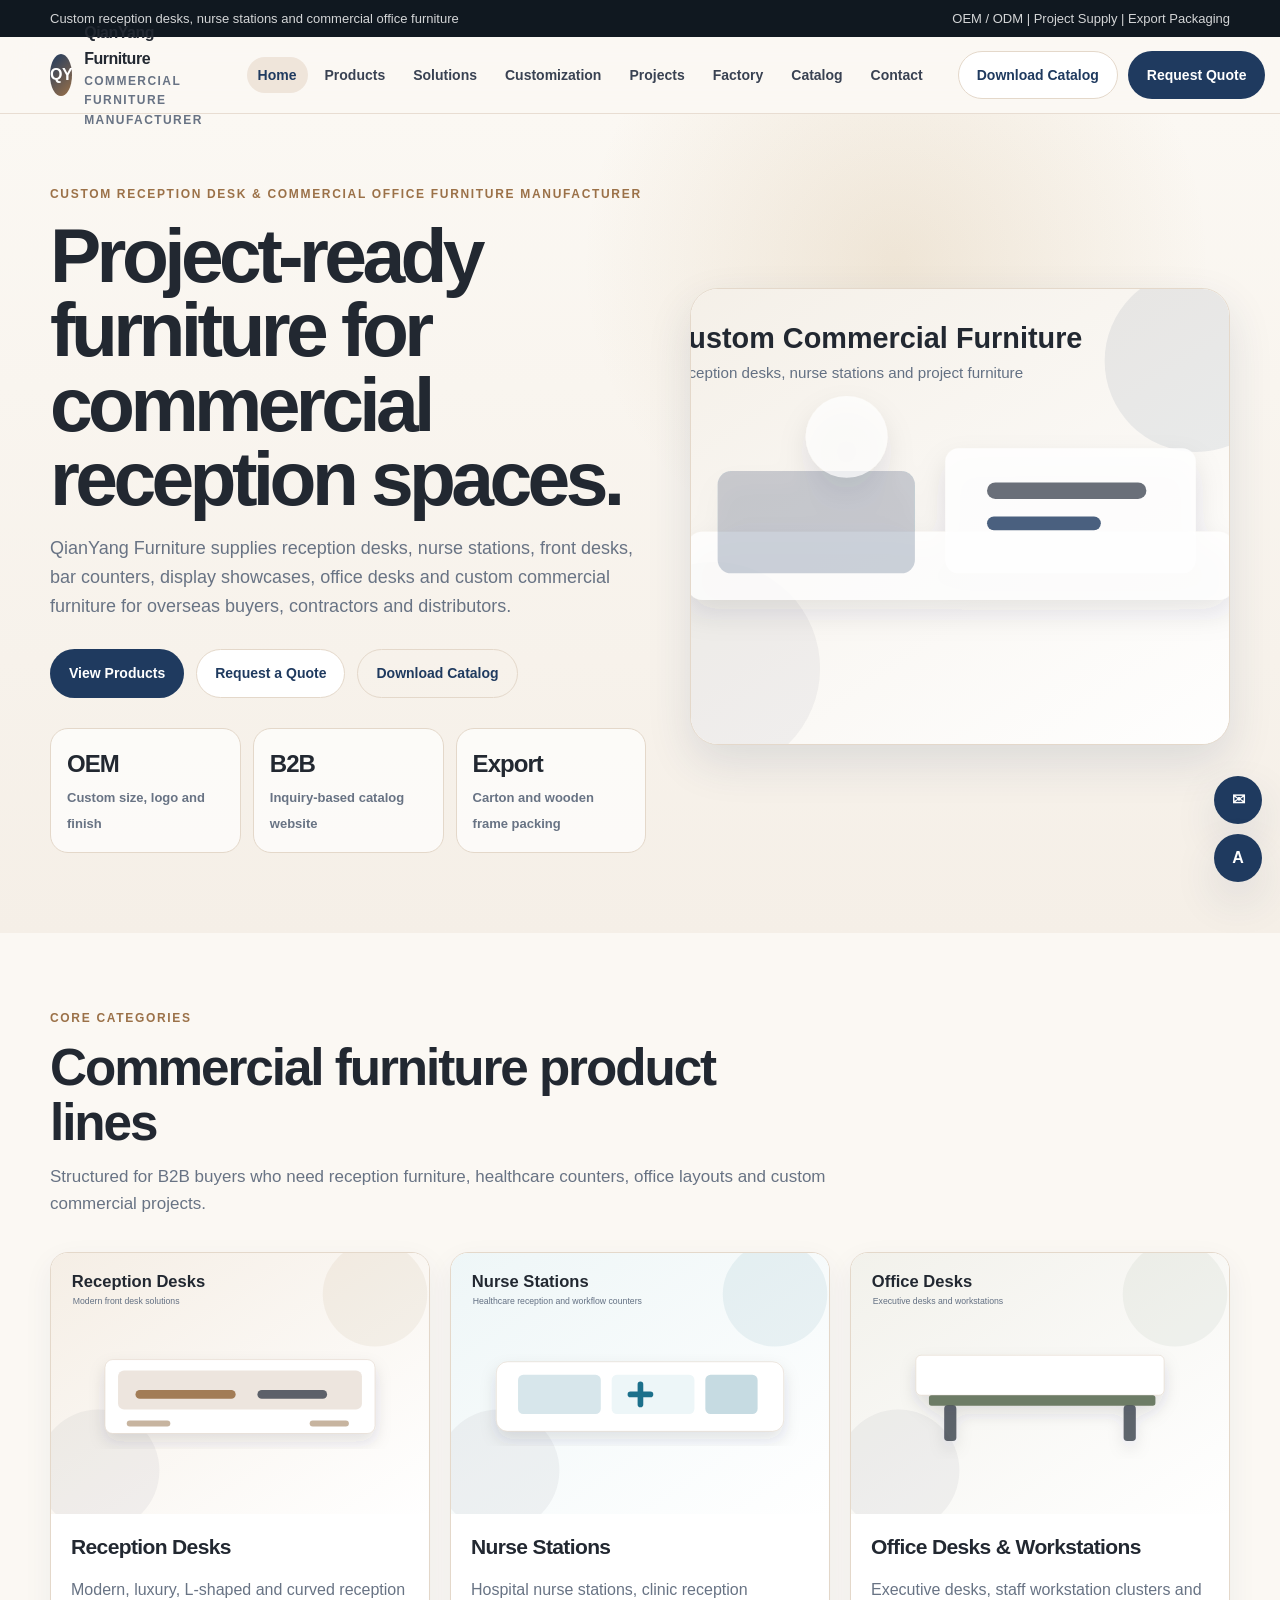
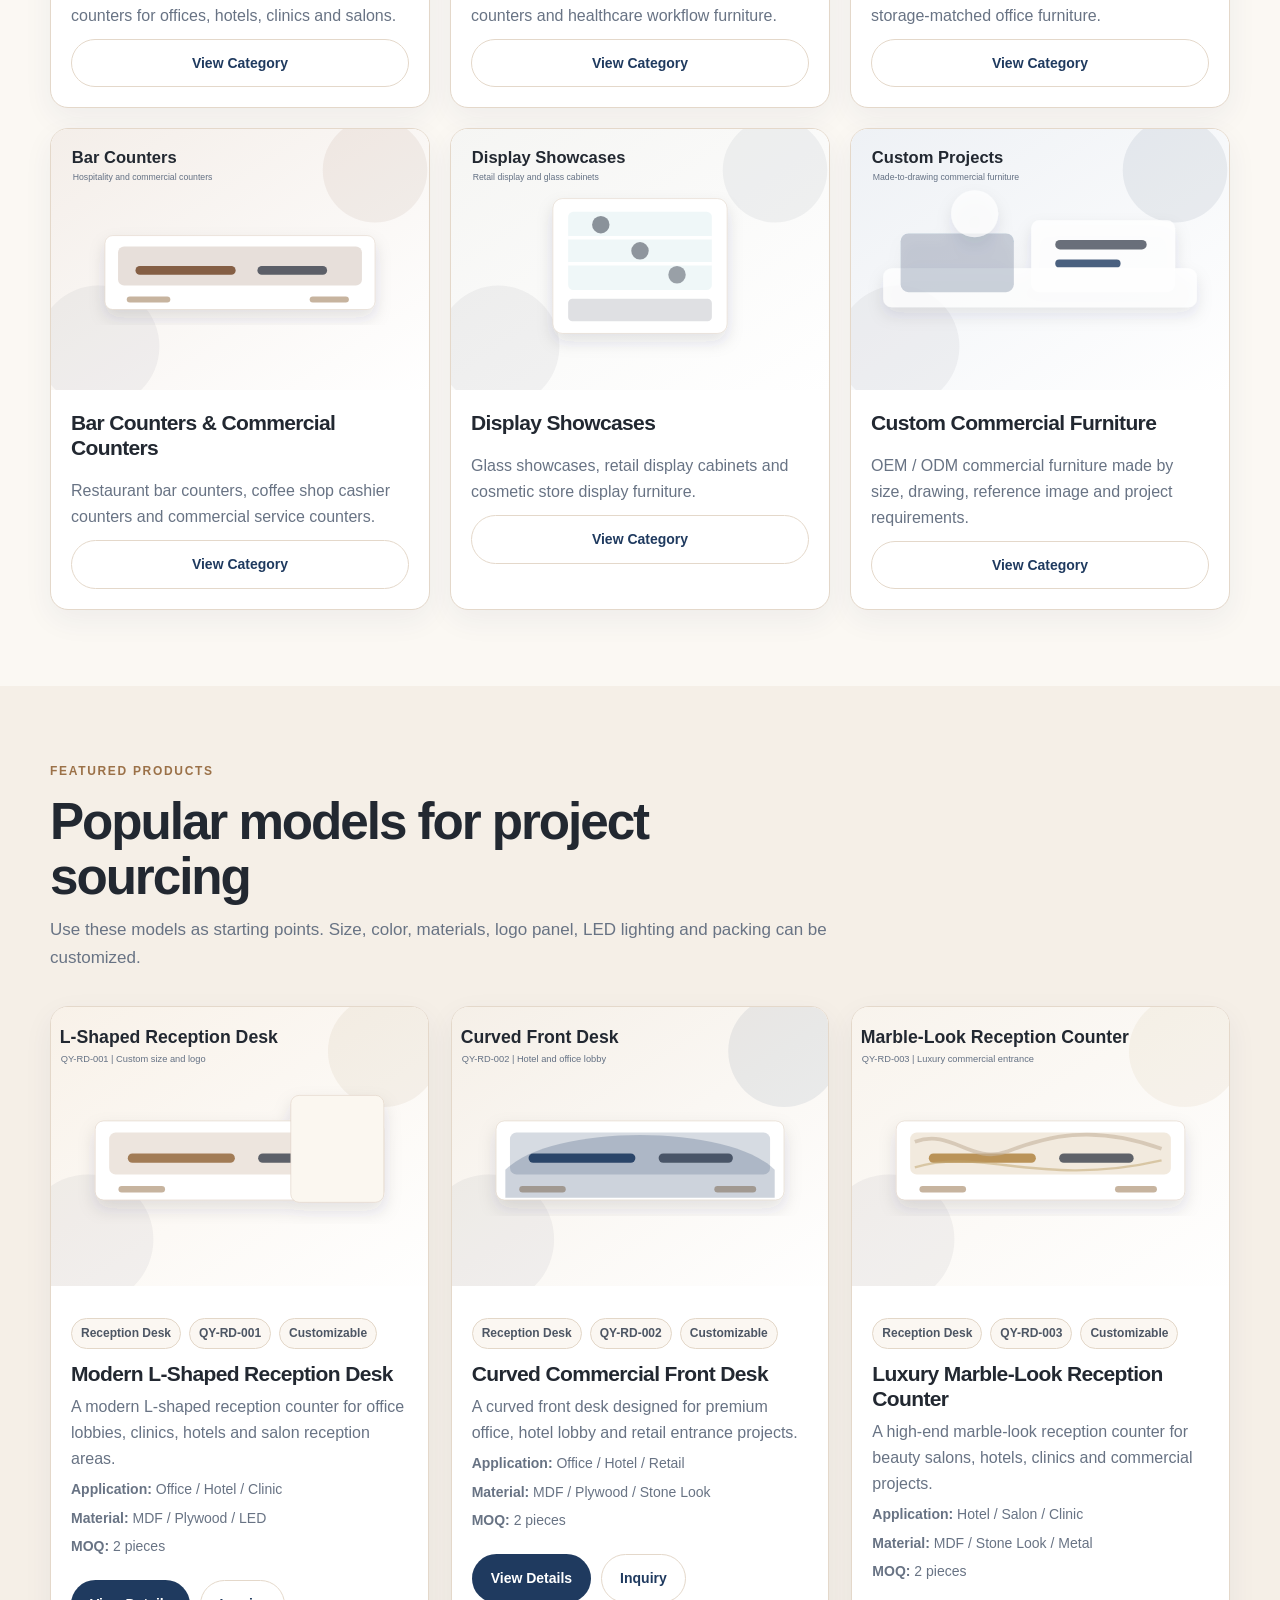
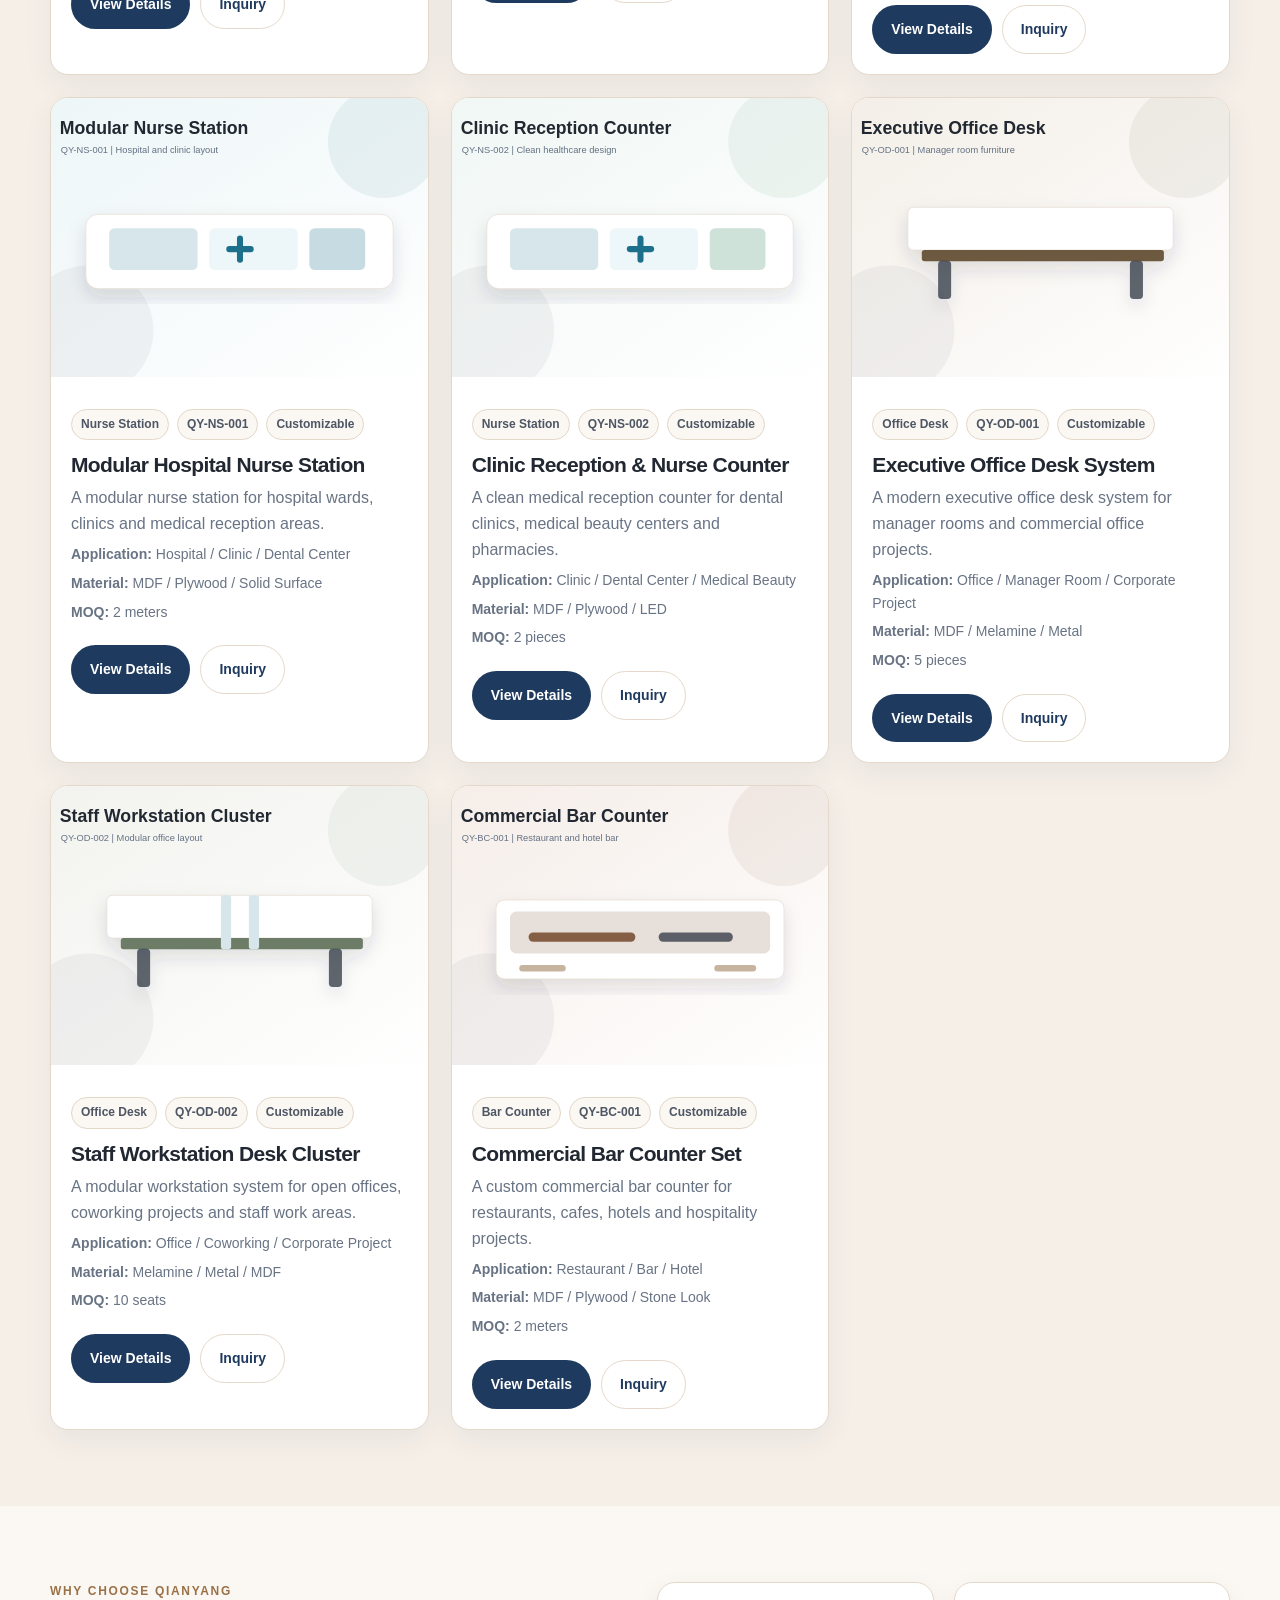
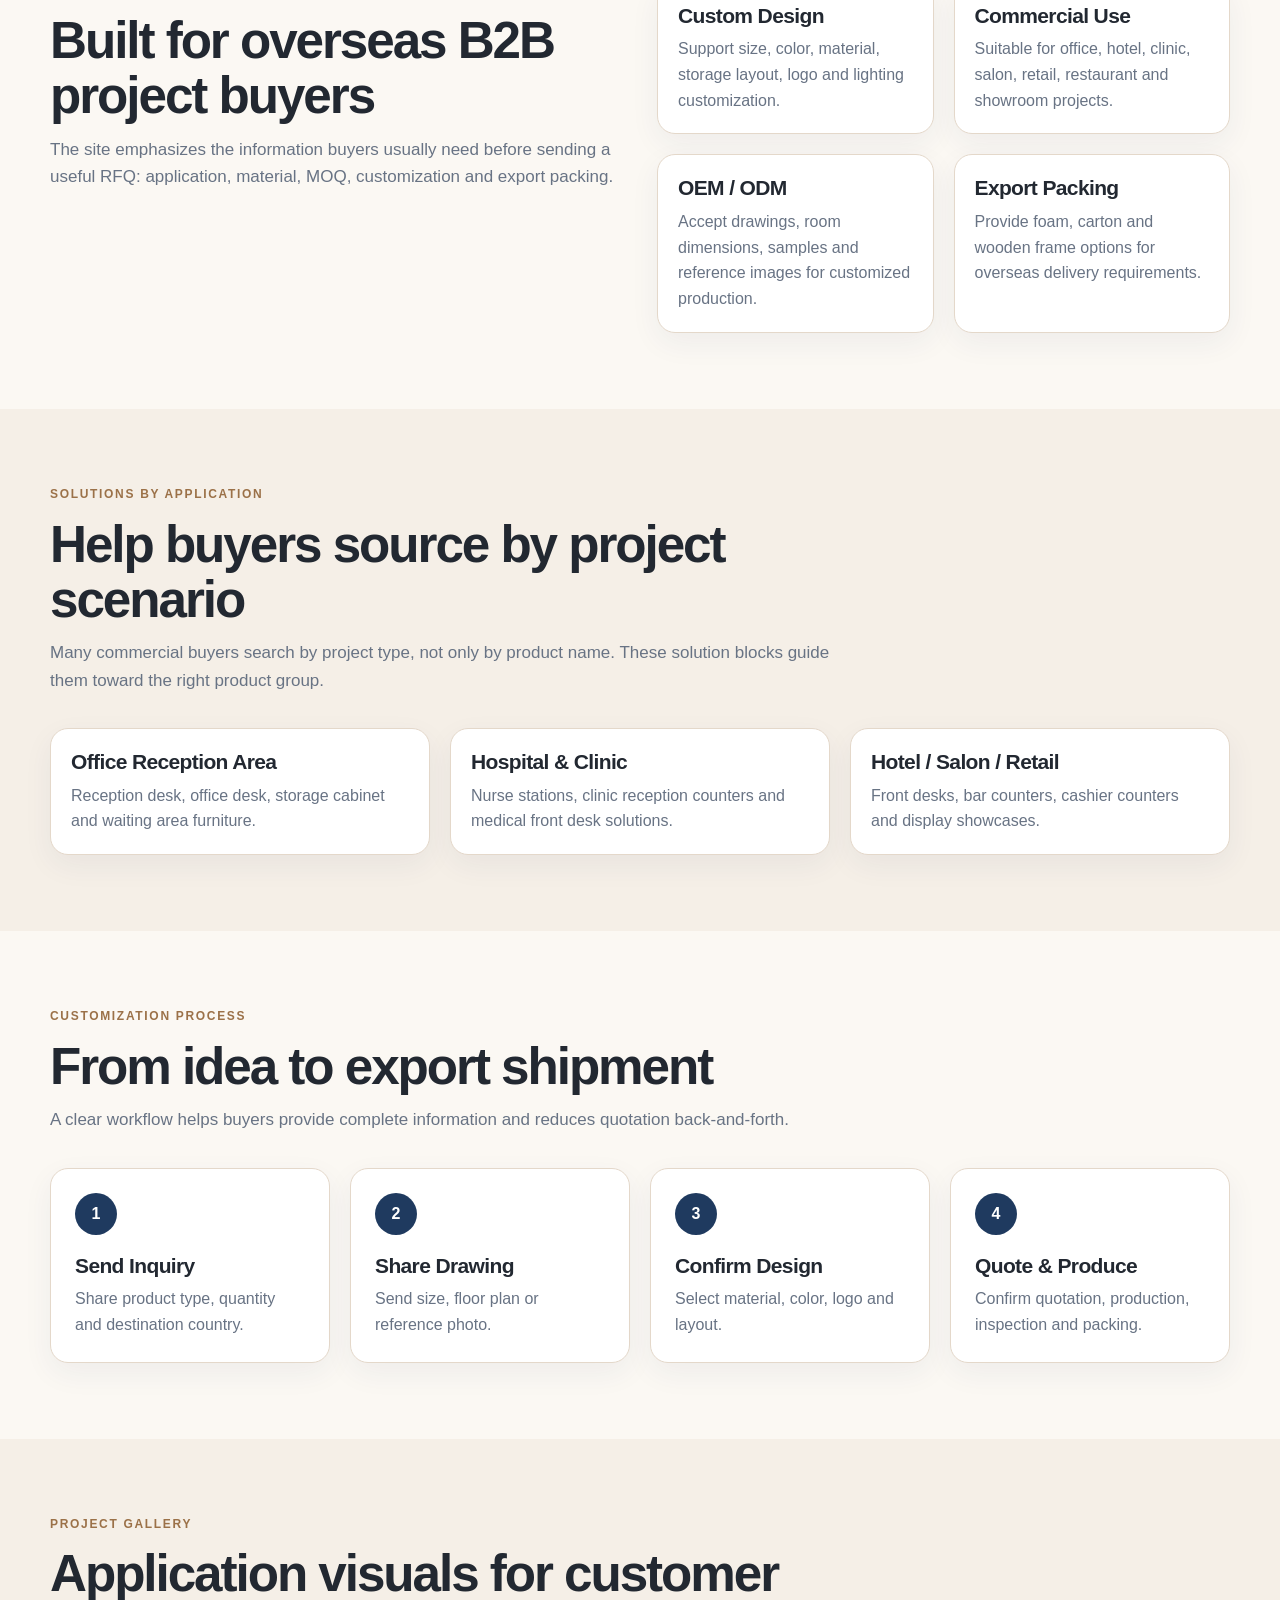
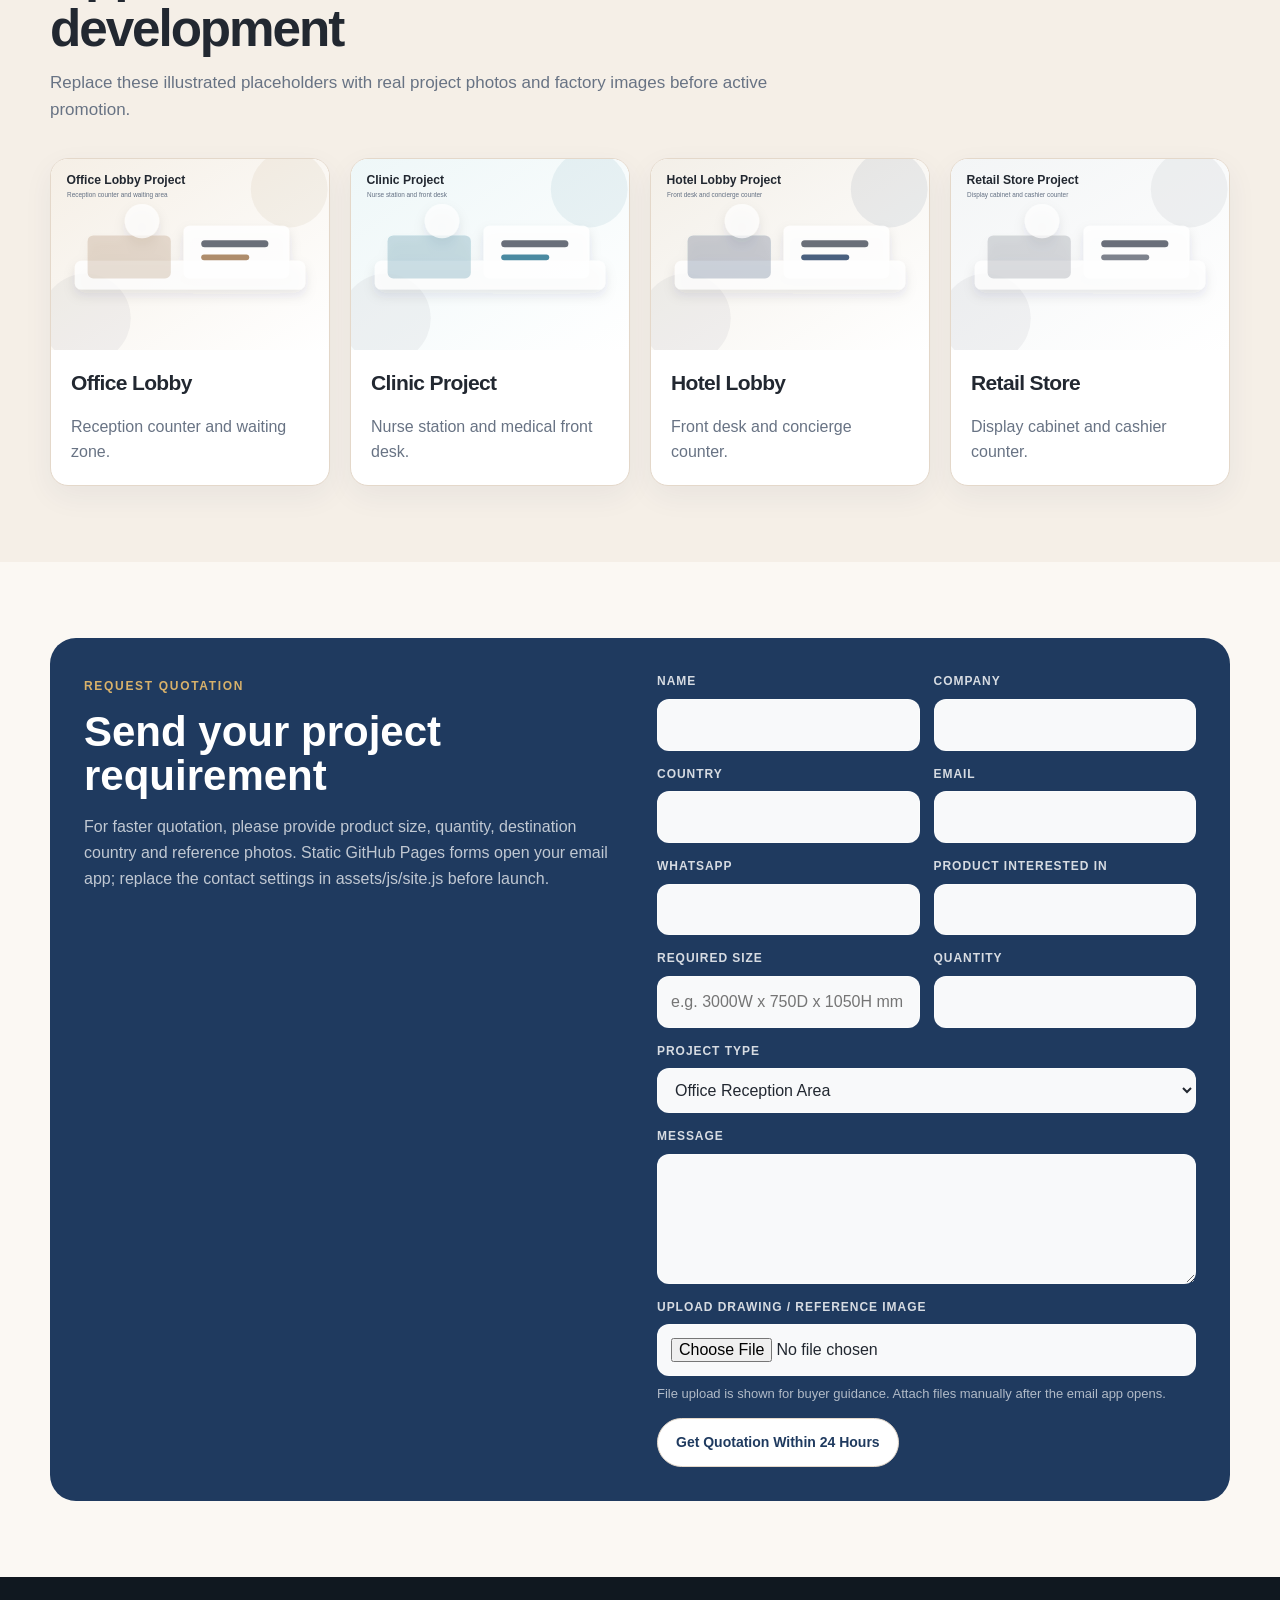
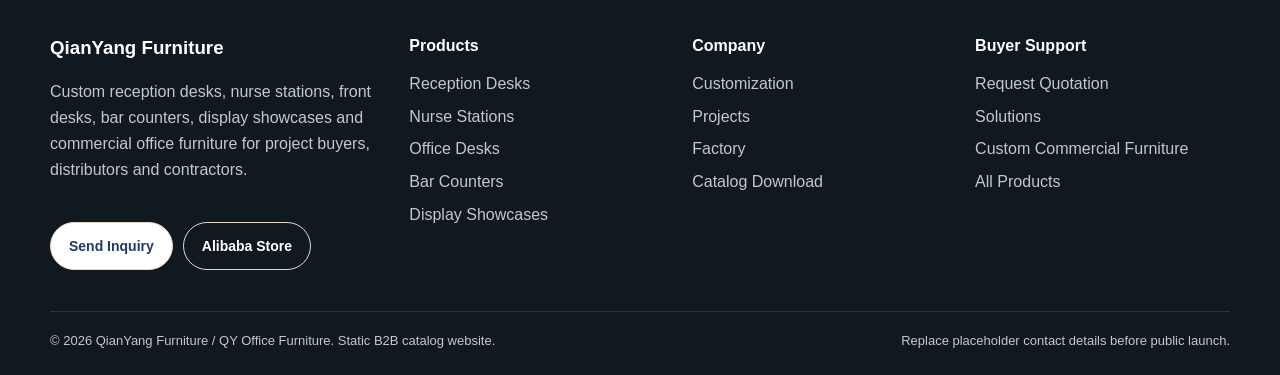
==== index.html @ 34b64308 "Initial commit: QianYang Furniture B2B catalog website" ====
<!doctype html>
<html lang="en">
<head>
  <meta charset="utf-8">
  <meta name="viewport" content="width=device-width, initial-scale=1">
  <title>QianYang Furniture | Custom Reception Desk & Commercial Office Furniture Manufacturer</title>
  <meta name="description" content="B2B catalog website for reception desks, nurse stations, front desks, bar counters, display showcases and custom commercial furniture.">
  <link rel="stylesheet" href="assets/css/styles.css">
</head>
<body>

  <div class="topbar"><div class="container"><span>Custom reception desks, nurse stations and commercial office furniture</span><span>OEM / ODM | Project Supply | Export Packaging</span></div></div>
  <header class="site-header">
    <div class="container navbar">
      <a class="logo" href="index.html"><span class="logo-mark">QY</span><span>QianYang Furniture<small>Commercial Furniture Manufacturer</small></span></a>
      <nav><ul class="nav-links" id="navLinks"><li><a href="index.html">Home</a></li><li><a href="products.html">Products</a></li><li><a href="solutions.html">Solutions</a></li><li><a href="customization.html">Customization</a></li><li><a href="projects.html">Projects</a></li><li><a href="factory.html">Factory</a></li><li><a href="catalog.html">Catalog</a></li><li><a href="contact.html">Contact</a></li></ul></nav>
      <div class="nav-actions"><a class="btn secondary" href="catalog.html">Download Catalog</a><a class="btn primary" href="contact.html">Request Quote</a></div>
      <button class="mobile-toggle" id="mobileToggle" aria-label="Open menu">☰</button>
    </div>
  </header>
<main>

<section class="hero">
  <div class="container hero-grid">
    <div>
      <span class="eyebrow">Custom Reception Desk & Commercial Office Furniture Manufacturer</span>
      <h1>Project-ready furniture for commercial reception spaces.</h1>
      <p>QianYang Furniture supplies reception desks, nurse stations, front desks, bar counters, display showcases, office desks and custom commercial furniture for overseas buyers, contractors and distributors.</p>
      <div class="hero-actions"><a class="btn primary" href="products.html">View Products</a><a class="btn secondary" href="contact.html">Request a Quote</a><a class="btn ghost" href="catalog.html">Download Catalog</a></div>
      <div class="hero-stats"><div class="stat"><strong>OEM</strong><span>Custom size, logo and finish</span></div><div class="stat"><strong>B2B</strong><span>Inquiry-based catalog website</span></div><div class="stat"><strong>Export</strong><span>Carton and wooden frame packing</span></div></div>
    </div>
    <div class="hero-card"><img src="assets/images/hero.svg" alt="Commercial furniture hero banner"></div>
  </div>
</section>
<section class="section">
  <div class="container">
    <div class="section-title"><span class="eyebrow">Core Categories</span><h2>Commercial furniture product lines</h2><p>Structured for B2B buyers who need reception furniture, healthcare counters, office layouts and custom commercial projects.</p></div>
    <div class="grid cols-3"><a class="card category-card" href="reception-desks.html"><img src="assets/images/category-reception.svg" alt="Reception Desks"><div class="card-body"><h3>Reception Desks</h3><p>Modern, luxury, L-shaped and curved reception counters for offices, hotels, clinics and salons.</p><span class="btn ghost">View Category</span></div></a><a class="card category-card" href="nurse-stations.html"><img src="assets/images/category-nurse.svg" alt="Nurse Stations"><div class="card-body"><h3>Nurse Stations</h3><p>Hospital nurse stations, clinic reception counters and healthcare workflow furniture.</p><span class="btn ghost">View Category</span></div></a><a class="card category-card" href="office-desks.html"><img src="assets/images/category-office.svg" alt="Office Desks & Workstations"><div class="card-body"><h3>Office Desks & Workstations</h3><p>Executive desks, staff workstation clusters and storage-matched office furniture.</p><span class="btn ghost">View Category</span></div></a><a class="card category-card" href="bar-counters.html"><img src="assets/images/category-bar.svg" alt="Bar Counters & Commercial Counters"><div class="card-body"><h3>Bar Counters & Commercial Counters</h3><p>Restaurant bar counters, coffee shop cashier counters and commercial service counters.</p><span class="btn ghost">View Category</span></div></a><a class="card category-card" href="display-showcases.html"><img src="assets/images/category-showcase.svg" alt="Display Showcases"><div class="card-body"><h3>Display Showcases</h3><p>Glass showcases, retail display cabinets and cosmetic store display furniture.</p><span class="btn ghost">View Category</span></div></a><a class="card category-card" href="custom-commercial-furniture.html"><img src="assets/images/category-custom.svg" alt="Custom Commercial Furniture"><div class="card-body"><h3>Custom Commercial Furniture</h3><p>OEM / ODM commercial furniture made by size, drawing, reference image and project requirements.</p><span class="btn ghost">View Category</span></div></a></div>
  </div>
</section>
<section class="section alt">
  <div class="container">
    <div class="section-title"><span class="eyebrow">Featured Products</span><h2>Popular models for project sourcing</h2><p>Use these models as starting points. Size, color, materials, logo panel, LED lighting and packing can be customized.</p></div>
    <div id="productGrid" class="product-grid" data-featured="true"></div>
  </div>
</section>
<section class="section">
  <div class="container two-col">
    <div class="section-title"><span class="eyebrow">Why Choose QianYang</span><h2>Built for overseas B2B project buyers</h2><p>The site emphasizes the information buyers usually need before sending a useful RFQ: application, material, MOQ, customization and export packing.</p></div>
    <div class="grid cols-2">
      <div class="card"><div class="card-body"><h3>Custom Design</h3><p>Support size, color, material, storage layout, logo and lighting customization.</p></div></div>
      <div class="card"><div class="card-body"><h3>Commercial Use</h3><p>Suitable for office, hotel, clinic, salon, retail, restaurant and showroom projects.</p></div></div>
      <div class="card"><div class="card-body"><h3>OEM / ODM</h3><p>Accept drawings, room dimensions, samples and reference images for customized production.</p></div></div>
      <div class="card"><div class="card-body"><h3>Export Packing</h3><p>Provide foam, carton and wooden frame options for overseas delivery requirements.</p></div></div>
    </div>
  </div>
</section>
<section class="section alt">
  <div class="container">
    <div class="section-title"><span class="eyebrow">Solutions by Application</span><h2>Help buyers source by project scenario</h2><p>Many commercial buyers search by project type, not only by product name. These solution blocks guide them toward the right product group.</p></div>
    <div class="grid cols-3">
      <a class="card" href="solutions.html"><div class="card-body"><h3>Office Reception Area</h3><p>Reception desk, office desk, storage cabinet and waiting area furniture.</p></div></a>
      <a class="card" href="solutions.html"><div class="card-body"><h3>Hospital & Clinic</h3><p>Nurse stations, clinic reception counters and medical front desk solutions.</p></div></a>
      <a class="card" href="solutions.html"><div class="card-body"><h3>Hotel / Salon / Retail</h3><p>Front desks, bar counters, cashier counters and display showcases.</p></div></a>
    </div>
  </div>
</section>
<section class="section process">
  <div class="container">
    <div class="section-title"><span class="eyebrow">Customization Process</span><h2>From idea to export shipment</h2><p>A clear workflow helps buyers provide complete information and reduces quotation back-and-forth.</p></div>
    <div class="grid cols-4">
      <div class="card step"><h3>Send Inquiry</h3><p>Share product type, quantity and destination country.</p></div><div class="card step"><h3>Share Drawing</h3><p>Send size, floor plan or reference photo.</p></div><div class="card step"><h3>Confirm Design</h3><p>Select material, color, logo and layout.</p></div><div class="card step"><h3>Quote & Produce</h3><p>Confirm quotation, production, inspection and packing.</p></div>
    </div>
  </div>
</section>
<section class="section alt">
  <div class="container">
    <div class="section-title"><span class="eyebrow">Project Gallery</span><h2>Application visuals for customer development</h2><p>Replace these illustrated placeholders with real project photos and factory images before active promotion.</p></div>
    <div class="grid cols-4">
      <div class="card category-card"><img src="assets/images/project-office.svg" alt="Office lobby project"><div class="card-body"><h3>Office Lobby</h3><p>Reception counter and waiting zone.</p></div></div>
      <div class="card category-card"><img src="assets/images/project-clinic.svg" alt="Clinic project"><div class="card-body"><h3>Clinic Project</h3><p>Nurse station and medical front desk.</p></div></div>
      <div class="card category-card"><img src="assets/images/project-hotel.svg" alt="Hotel lobby project"><div class="card-body"><h3>Hotel Lobby</h3><p>Front desk and concierge counter.</p></div></div>
      <div class="card category-card"><img src="assets/images/project-retail.svg" alt="Retail store project"><div class="card-body"><h3>Retail Store</h3><p>Display cabinet and cashier counter.</p></div></div>
    </div>
  </div>
</section>

<script>/* inquiry section appended through static HTML */</script>
<section class="section">
  <div class="container">
    <div class="inquiry-box" id="inquiry">
      <div class="two-col">
        <div><span class="eyebrow" style="color:#d8b16a">Request Quotation</span><h2 style="font-size:42px;line-height:1.05;margin:12px 0">Send your project requirement</h2><p>For faster quotation, please provide product size, quantity, destination country and reference photos. Static GitHub Pages forms open your email app; replace the contact settings in assets/js/site.js before launch.</p></div>
        <form class="inquiry-form">
          <div class="form-grid">
            <div class="field"><label>Name</label><input name="Name" required></div><div class="field"><label>Company</label><input name="Company"></div>
            <div class="field"><label>Country</label><input name="Country" required></div><div class="field"><label>Email</label><input type="email" name="Email" required></div>
            <div class="field"><label>WhatsApp</label><input name="WhatsApp"></div><div class="field"><label>Product Interested In</label><input name="Product Interested In"></div>
            <div class="field"><label>Required Size</label><input name="Required Size" placeholder="e.g. 3000W x 750D x 1050H mm"></div><div class="field"><label>Quantity</label><input name="Quantity"></div>
            <div class="field full"><label>Project Type</label><select name="Project Type"><option>Office Reception Area</option><option>Hospital / Clinic</option><option>Hotel / Apartment Lobby</option><option>Salon / Spa</option><option>Restaurant / Bar</option><option>Retail Store</option><option>Other Commercial Project</option></select></div>
            <div class="field full"><label>Message</label><textarea name="Message"></textarea></div>
            <div class="field full"><label>Upload Drawing / Reference Image</label><input type="file" name="Reference File"><div class="note">File upload is shown for buyer guidance. Attach files manually after the email app opens.</div></div>
            <div class="full"><button class="btn secondary" type="submit">Get Quotation Within 24 Hours</button><div class="alert"></div></div>
          </div>
        </form>
      </div>
    </div>
  </div>
</section>

</main>

  <div class="float-contact"><a href="contact.html" title="Inquiry">✉</a><a href="https://qyofficefurniture.en.alibaba.com" target="_blank" rel="noopener" title="Alibaba">A</a></div>
  <footer class="footer">
    <div class="container">
      <div class="footer-grid">
        <div>
          <h3>QianYang Furniture</h3>
          <p>Custom reception desks, nurse stations, front desks, bar counters, display showcases and commercial office furniture for project buyers, distributors and contractors.</p>
          <div class="card-actions"><a class="btn secondary" href="contact.html">Send Inquiry</a><a class="btn ghost" style="color:#fff" href="https://qyofficefurniture.en.alibaba.com" target="_blank" rel="noopener">Alibaba Store</a></div>
        </div>
        <div><h4>Products</h4><a href="reception-desks.html">Reception Desks</a><a href="nurse-stations.html">Nurse Stations</a><a href="office-desks.html">Office Desks</a><a href="bar-counters.html">Bar Counters</a><a href="display-showcases.html">Display Showcases</a></div>
        <div><h4>Company</h4><a href="customization.html">Customization</a><a href="projects.html">Projects</a><a href="factory.html">Factory</a><a href="catalog.html">Catalog Download</a></div>
        <div><h4>Buyer Support</h4><a href="contact.html">Request Quotation</a><a href="solutions.html">Solutions</a><a href="custom-commercial-furniture.html">Custom Commercial Furniture</a><a href="products.html">All Products</a></div>
      </div>
      <div class="footer-bottom"><span>© 2026 QianYang Furniture / QY Office Furniture. Static B2B catalog website.</span><span>Replace placeholder contact details before public launch.</span></div>
    </div>
  </footer>
<script src="assets/js/site.js"></script>
</body>
</html>
---- assets/css/styles.css ----
:root {
  --paper: #f5efe7;
  --paper-2: #fbf8f3;
  --ink: #222831;
  --muted: #687384;
  --line: #e4d8ca;
  --navy: #1f3a5f;
  --wood: #9b7148;
  --gold: #b48a4a;
  --dark: #101820;
  --white: #ffffff;
  --shadow: 0 18px 45px rgba(31, 58, 95, 0.12);
  --radius-xl: 28px;
  --radius-lg: 18px;
  --radius-md: 12px;
  --container: 1180px;
}
* { box-sizing: border-box; }
html { scroll-behavior: smooth; }
body {
  margin: 0;
  font-family: Inter, Arial, Helvetica, sans-serif;
  color: var(--ink);
  background: var(--paper-2);
  line-height: 1.62;
}
a { color: inherit; text-decoration: none; }
img { max-width: 100%; display: block; }
button, input, select, textarea { font: inherit; }
.container { width: min(var(--container), calc(100% - 40px)); margin: 0 auto; }
.eyebrow { letter-spacing: .14em; text-transform: uppercase; font-size: 12px; font-weight: 800; color: var(--wood); }
.section { padding: 76px 0; }
.section.alt { background: var(--paper); }
.section-title { display: grid; gap: 12px; max-width: 780px; margin-bottom: 34px; }
.section-title h2, .section-title h1 { margin: 0; font-size: clamp(32px, 4vw, 54px); line-height: 1.08; letter-spacing: -0.04em; }
.section-title p { margin: 0; color: var(--muted); font-size: 17px; }
.topbar {
  background: var(--dark);
  color: rgba(255,255,255,.82);
  font-size: 13px;
}
.topbar .container { display: flex; justify-content: space-between; gap: 20px; padding: 8px 0; }
.site-header {
  position: sticky; top: 0; z-index: 50;
  background: rgba(251,248,243,.92);
  backdrop-filter: blur(16px);
  border-bottom: 1px solid rgba(228,216,202,.8);
}
.navbar { height: 76px; display: flex; align-items: center; justify-content: space-between; gap: 24px; }
.logo { display: flex; align-items: center; gap: 12px; font-weight: 900; letter-spacing: -0.03em; }
.logo-mark { width: 42px; height: 42px; border-radius: 50%; background: linear-gradient(135deg, var(--navy), var(--wood)); display: grid; place-items: center; color: white; font-weight: 900; }
.logo small { display: block; font-size: 12px; color: var(--muted); font-weight: 700; letter-spacing: .12em; text-transform: uppercase; }
.nav-links { display: flex; align-items: center; gap: 6px; list-style: none; margin: 0; padding: 0; }
.nav-links a { padding: 10px 11px; border-radius: 999px; font-size: 14px; font-weight: 700; color: #394252; }
.nav-links a:hover, .nav-links a.active { background: #efe5da; color: var(--navy); }
.nav-actions { display: flex; gap: 10px; align-items: center; }
.mobile-toggle { display: none; border: 0; background: var(--navy); color: #fff; width: 42px; height: 42px; border-radius: 999px; }
.btn { display: inline-flex; align-items: center; justify-content: center; gap: 8px; border: 1px solid transparent; border-radius: 999px; padding: 12px 18px; font-weight: 800; font-size: 14px; cursor: pointer; transition: .2s ease; white-space: nowrap; }
.btn.primary { background: var(--navy); color: #fff; }
.btn.primary:hover { background: #152842; transform: translateY(-1px); }
.btn.secondary { background: #fff; color: var(--navy); border-color: var(--line); }
.btn.secondary:hover { border-color: var(--wood); transform: translateY(-1px); }
.btn.dark { background: var(--dark); color: #fff; }
.btn.ghost { color: var(--navy); background: transparent; border-color: var(--line); }
.hero { padding: 66px 0 80px; background: radial-gradient(circle at 70% 18%, rgba(180,138,74,.16), transparent 28%), linear-gradient(180deg, var(--paper-2), var(--paper)); }
.hero-grid { display: grid; grid-template-columns: minmax(0, 1.05fr) minmax(360px, .95fr); gap: 44px; align-items: center; }
.hero h1 { margin: 12px 0 18px; font-size: clamp(42px, 6vw, 78px); line-height: .97; letter-spacing: -0.06em; }
.hero p { color: var(--muted); font-size: 18px; max-width: 670px; margin: 0 0 26px; }
.hero-actions { display: flex; flex-wrap: wrap; gap: 12px; margin: 28px 0; }
.hero-card { position: relative; border-radius: var(--radius-xl); overflow: hidden; box-shadow: var(--shadow); background: white; border: 1px solid var(--line); }
.hero-card img { aspect-ratio: 1.18; object-fit: cover; width: 100%; }
.hero-stats { display: grid; grid-template-columns: repeat(3, 1fr); gap: 12px; margin-top: 30px; max-width: 700px; }
.stat { background: rgba(255,255,255,.7); border: 1px solid var(--line); border-radius: 18px; padding: 16px; }
.stat strong { display: block; font-size: 24px; letter-spacing: -0.04em; }
.stat span { color: var(--muted); font-size: 13px; font-weight: 700; }
.grid { display: grid; gap: 20px; }
.grid.cols-2 { grid-template-columns: repeat(2, minmax(0, 1fr)); }
.grid.cols-3 { grid-template-columns: repeat(3, minmax(0, 1fr)); }
.grid.cols-4 { grid-template-columns: repeat(4, minmax(0, 1fr)); }
.card { background: #fff; border: 1px solid var(--line); border-radius: var(--radius-lg); box-shadow: 0 10px 30px rgba(31,58,95,.06); overflow: hidden; }
.card-body { padding: 20px; }
.card h3 { margin: 0 0 8px; font-size: 21px; line-height: 1.2; letter-spacing: -0.03em; }
.card p { margin: 0; color: var(--muted); }
.category-card img { aspect-ratio: 1.45; object-fit: cover; }
.category-card .card-body { display: grid; gap: 10px; }
.product-grid { display: grid; grid-template-columns: repeat(3, minmax(0, 1fr)); gap: 22px; }
.product-card { display: flex; flex-direction: column; }
.product-card img { aspect-ratio: 1.35; object-fit: cover; background: var(--paper); }
.product-card .meta { display: flex; flex-wrap: wrap; gap: 8px; margin: 12px 0; }
.badge { display: inline-flex; align-items: center; gap: 6px; border: 1px solid #e3d7c8; background: #fbf7f2; color: #4d5664; border-radius: 999px; padding: 5px 9px; font-size: 12px; font-weight: 800; }
.product-card .spec-line { color: var(--muted); font-size: 14px; margin: 6px 0; }
.card-actions { display: flex; gap: 10px; flex-wrap: wrap; margin-top: auto; padding-top: 16px; }
.feature-list { display: grid; gap: 12px; margin: 0; padding: 0; list-style: none; }
.feature-list li { display: flex; gap: 10px; align-items: flex-start; color: #3b4553; }
.feature-list li:before { content: ''; width: 8px; height: 8px; border-radius: 50%; background: var(--wood); margin-top: 9px; flex: 0 0 8px; }
.process { counter-reset: step; }
.step { position: relative; padding: 24px; }
.step:before { counter-increment: step; content: counter(step); width: 42px; height: 42px; border-radius: 50%; background: var(--navy); color: #fff; display: grid; place-items: center; font-weight: 900; margin-bottom: 18px; }
.filter-panel { background: #fff; border: 1px solid var(--line); border-radius: var(--radius-lg); padding: 18px; margin-bottom: 24px; display: grid; grid-template-columns: 1.4fr repeat(3, 1fr) auto; gap: 12px; align-items: end; }
.field { display: grid; gap: 7px; }
.field label { font-size: 12px; font-weight: 900; color: #4d5664; text-transform: uppercase; letter-spacing: .08em; }
.field input, .field select, .field textarea { width: 100%; border: 1px solid #dacbbb; border-radius: 12px; padding: 12px 13px; background: #fff; color: var(--ink); }
.field textarea { min-height: 130px; resize: vertical; }
.page-hero { padding: 62px 0; background: linear-gradient(135deg, var(--paper), var(--paper-2)); border-bottom: 1px solid var(--line); }
.page-hero .crumbs { color: var(--muted); font-size: 14px; margin-bottom: 14px; }
.two-col { display: grid; grid-template-columns: 1fr 1fr; gap: 34px; align-items: start; }
.kpi-row { display: grid; grid-template-columns: repeat(4, 1fr); gap: 16px; margin-top: 26px; }
.kpi { border: 1px solid var(--line); background: #fff; border-radius: 16px; padding: 18px; }
.kpi strong { display: block; font-size: 26px; color: var(--navy); letter-spacing: -0.04em; }
.kpi span { color: var(--muted); font-size: 13px; font-weight: 700; }
.detail-gallery { display: grid; gap: 14px; }
.detail-gallery .main-img { border-radius: 24px; overflow: hidden; border: 1px solid var(--line); box-shadow: var(--shadow); }
.thumb-row { display: grid; grid-template-columns: repeat(3, 1fr); gap: 12px; }
.thumb-row img { border-radius: 16px; border: 1px solid var(--line); cursor: pointer; }
.product-detail-panel { background: #fff; border: 1px solid var(--line); border-radius: 24px; padding: 28px; box-shadow: var(--shadow); }
.product-detail-panel h1 { margin: 8px 0 10px; font-size: clamp(32px, 4vw, 52px); line-height: 1; letter-spacing: -0.05em; }
.spec-table { width: 100%; border-collapse: collapse; background: #fff; border: 1px solid var(--line); border-radius: 18px; overflow: hidden; }
.spec-table th, .spec-table td { text-align: left; border-bottom: 1px solid var(--line); padding: 13px 16px; vertical-align: top; }
.spec-table th { width: 220px; background: #fbf6ef; color: #36404e; }
.spec-table tr:last-child th, .spec-table tr:last-child td { border-bottom: 0; }
.inquiry-box { background: var(--navy); color: #fff; border-radius: 26px; padding: 34px; }
.inquiry-box p { color: rgba(255,255,255,.72); }
.inquiry-box .field label { color: rgba(255,255,255,.82); }
.inquiry-box .field input, .inquiry-box .field select, .inquiry-box .field textarea { background: rgba(255,255,255,.97); border-color: rgba(255,255,255,.4); }
.form-grid { display: grid; grid-template-columns: repeat(2, 1fr); gap: 14px; }
.form-grid .full { grid-column: 1 / -1; }
.note { font-size: 13px; color: var(--muted); }
.inquiry-box .note { color: rgba(255,255,255,.65); }
.footer { background: var(--dark); color: rgba(255,255,255,.76); padding: 56px 0 24px; }
.footer-grid { display: grid; grid-template-columns: 1.3fr repeat(3, 1fr); gap: 28px; }
.footer h3, .footer h4 { color: #fff; margin: 0 0 12px; }
.footer a { color: rgba(255,255,255,.76); display: block; margin: 7px 0; }
.footer-bottom { border-top: 1px solid rgba(255,255,255,.12); margin-top: 34px; padding-top: 18px; display: flex; justify-content: space-between; gap: 18px; flex-wrap: wrap; font-size: 13px; }
.float-contact { position: fixed; right: 18px; bottom: 18px; display: grid; gap: 10px; z-index: 45; }
.float-contact a { width: 48px; height: 48px; border-radius: 999px; display: grid; place-items: center; background: var(--navy); color: #fff; box-shadow: var(--shadow); font-weight: 900; }
.tabs { display: flex; flex-wrap: wrap; gap: 10px; margin-bottom: 24px; }
.tab { border: 1px solid var(--line); background: #fff; border-radius: 999px; padding: 10px 14px; font-weight: 800; color: #4d5664; }
.tab.active { background: var(--navy); color: #fff; border-color: var(--navy); }
.alert { padding: 14px 16px; border-radius: 14px; background: #f8efe3; border: 1px solid #e8d5bd; color: #57412a; display: none; margin-top: 12px; }
.alert.show { display: block; }
@media (max-width: 1080px) {
  .nav-actions { display: none; }
  .nav-links { position: absolute; left: 20px; right: 20px; top: 78px; display: none; flex-direction: column; align-items: stretch; background: #fff; border: 1px solid var(--line); border-radius: 18px; padding: 12px; box-shadow: var(--shadow); }
  .nav-links.open { display: flex; }
  .nav-links a { border-radius: 12px; }
  .mobile-toggle { display: grid; place-items: center; }
  .hero-grid, .two-col { grid-template-columns: 1fr; }
  .grid.cols-4, .grid.cols-3 { grid-template-columns: repeat(2, minmax(0, 1fr)); }
  .product-grid { grid-template-columns: repeat(2, minmax(0, 1fr)); }
  .filter-panel { grid-template-columns: repeat(2, 1fr); }
  .footer-grid { grid-template-columns: repeat(2, 1fr); }
}
@media (max-width: 720px) {
  .container { width: min(100% - 28px, var(--container)); }
  .topbar .container { flex-direction: column; gap: 4px; }
  .hero { padding-top: 40px; }
  .hero-grid { gap: 28px; }
  .hero-stats, .kpi-row, .grid.cols-2, .grid.cols-3, .grid.cols-4, .product-grid, .filter-panel, .form-grid, .footer-grid { grid-template-columns: 1fr; }
  .section { padding: 54px 0; }
  .thumb-row { grid-template-columns: 1fr; }
  .float-contact { display: none; }
}
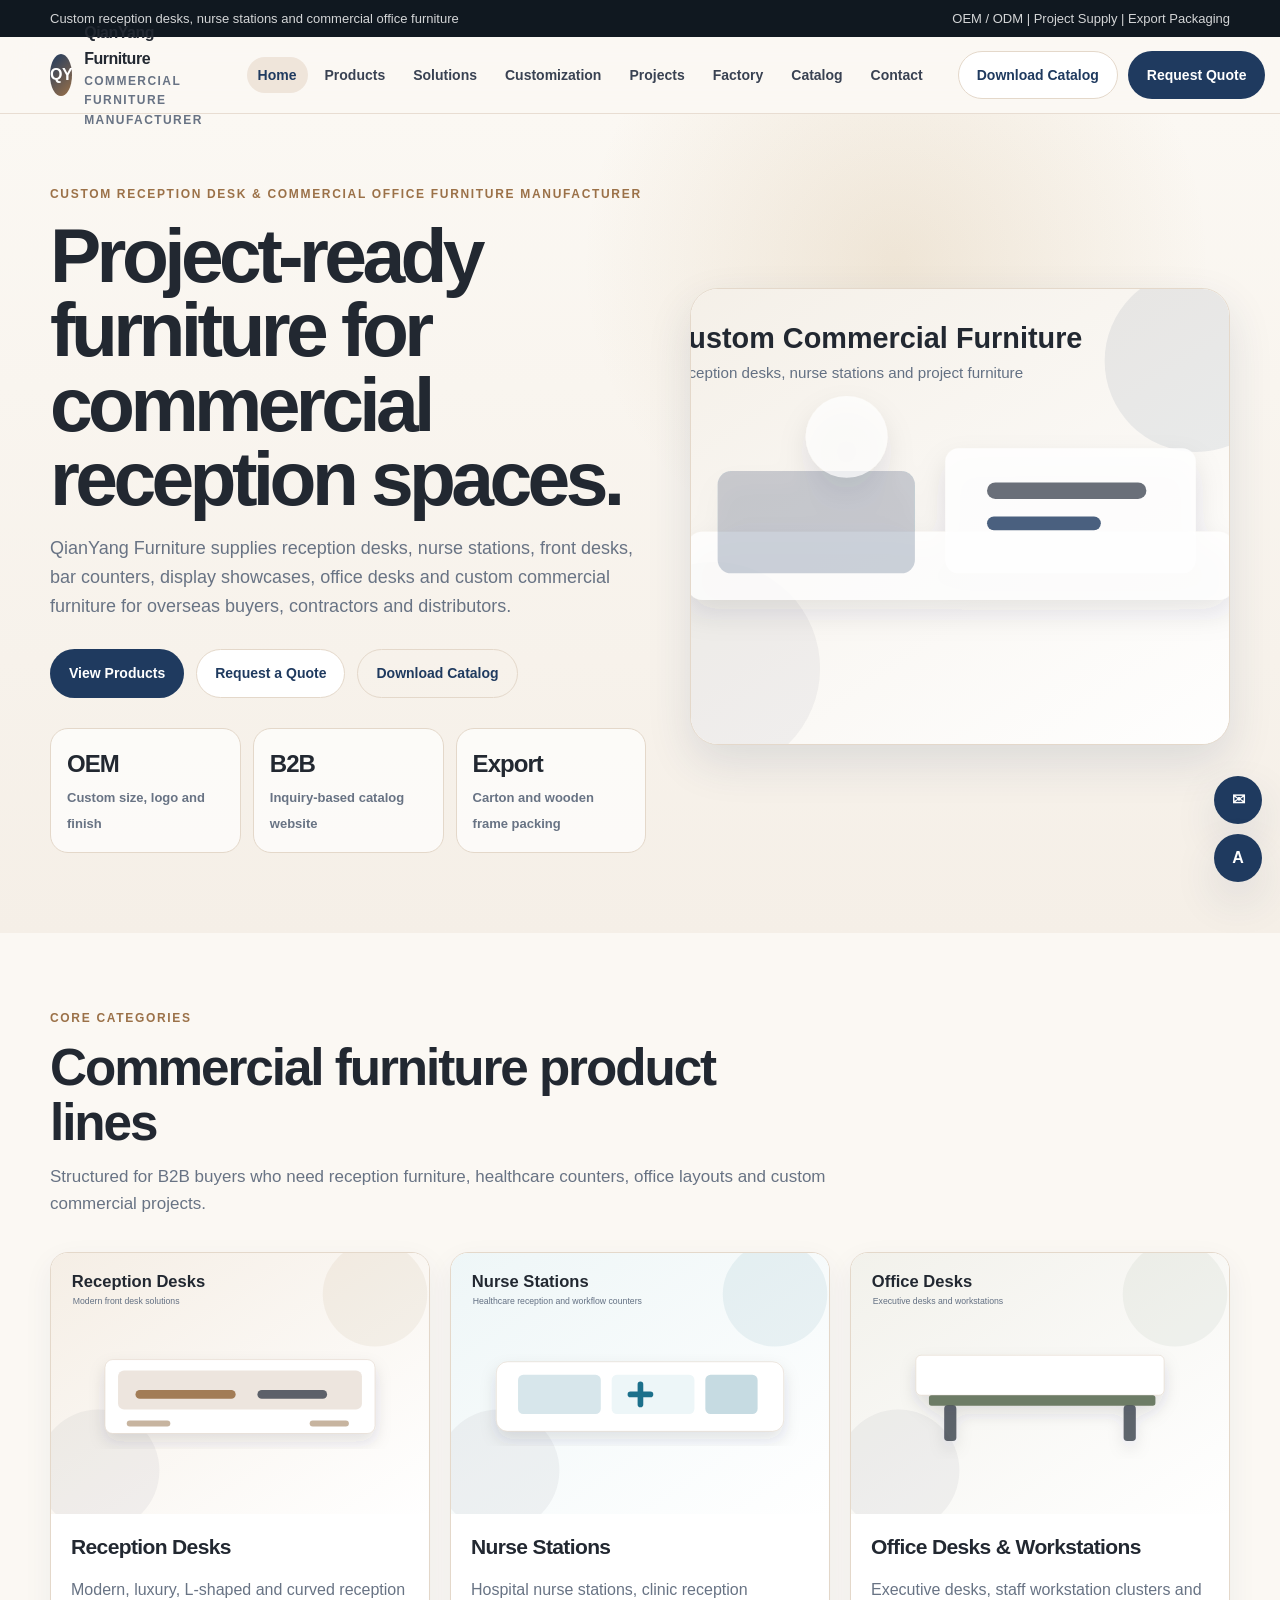
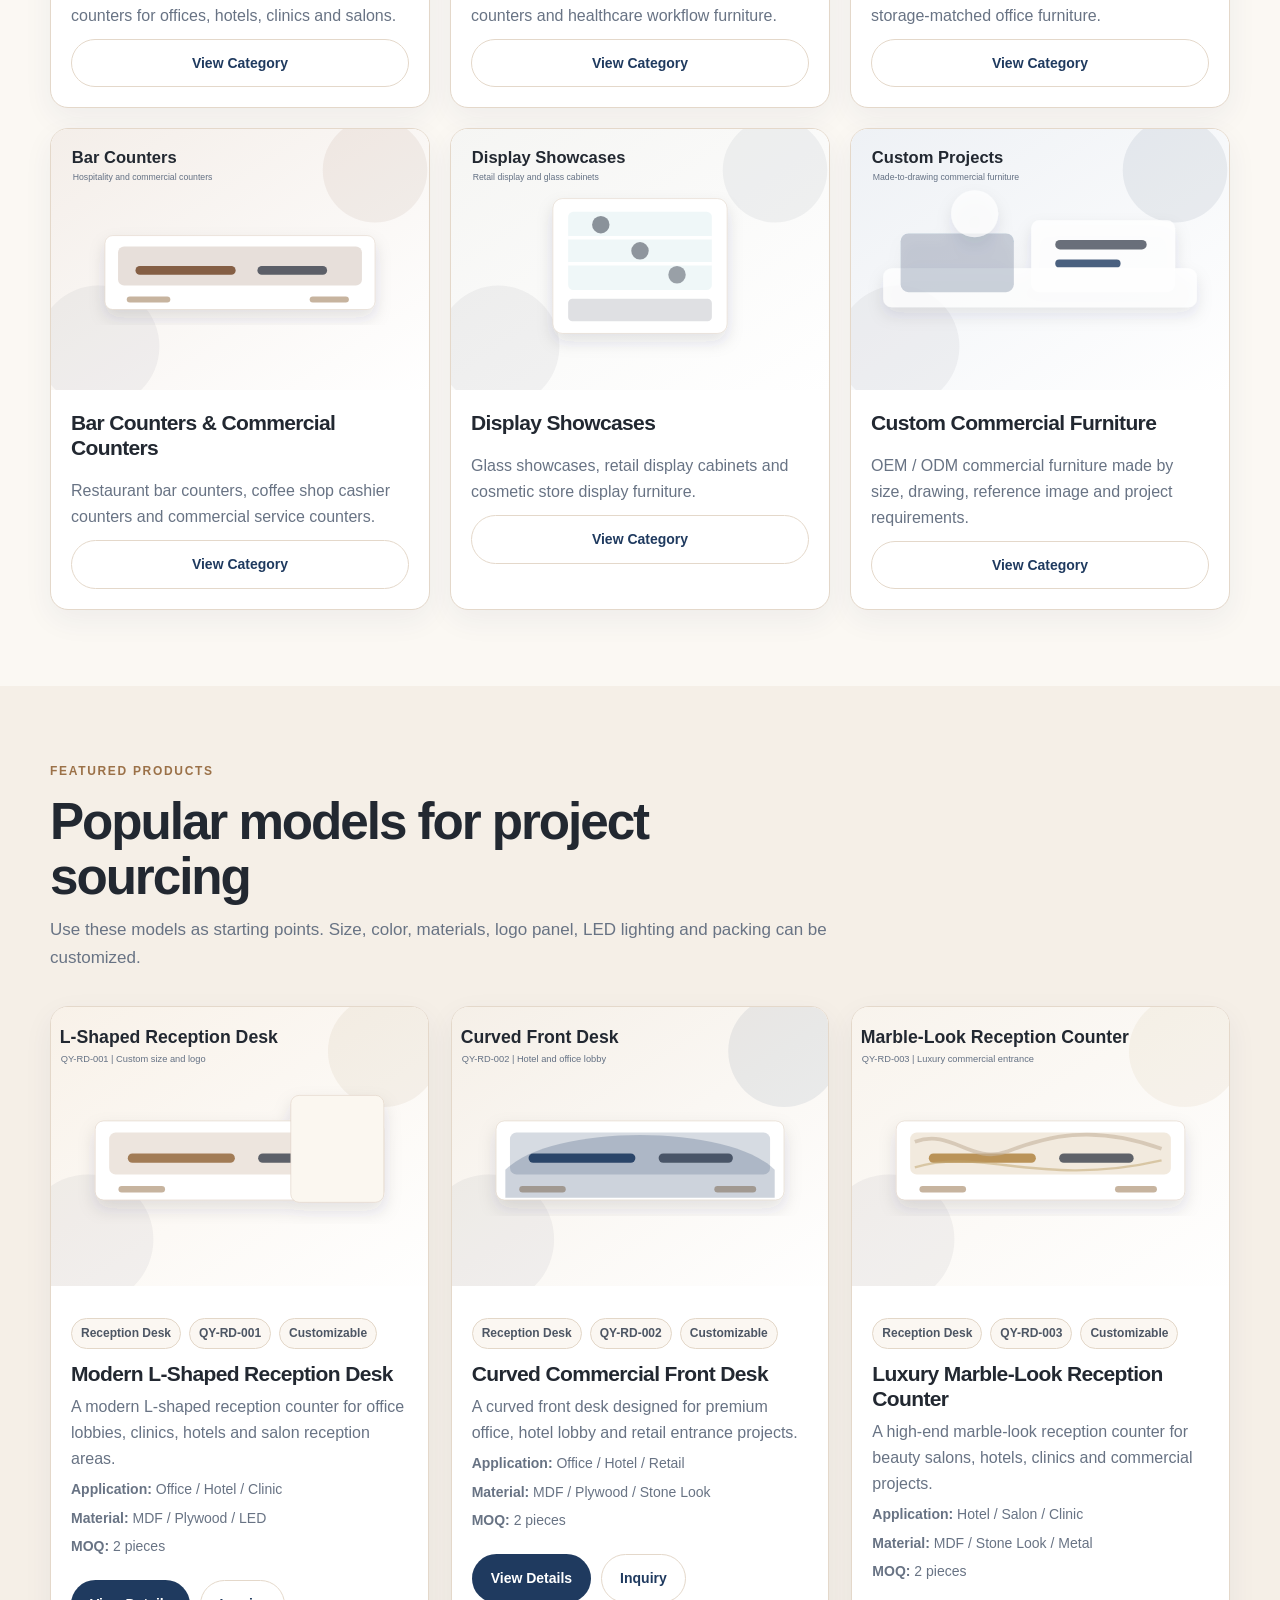
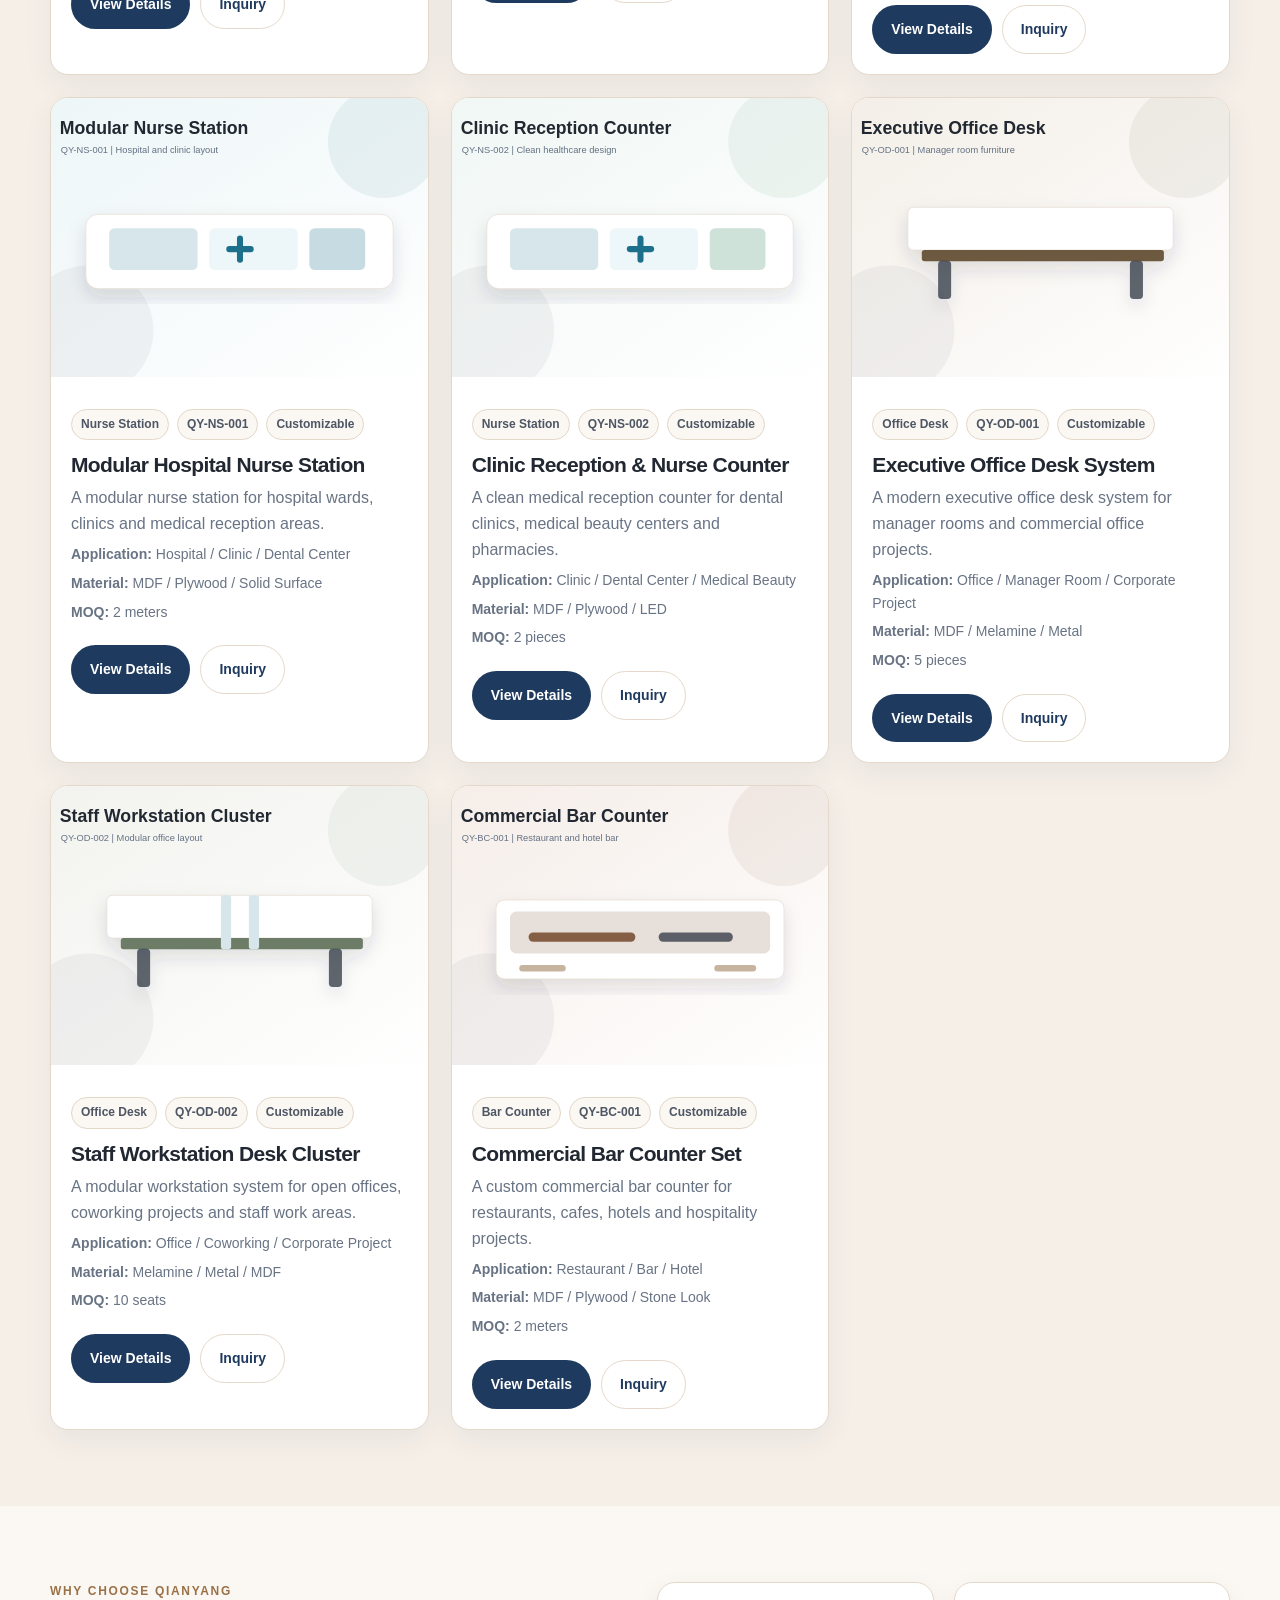
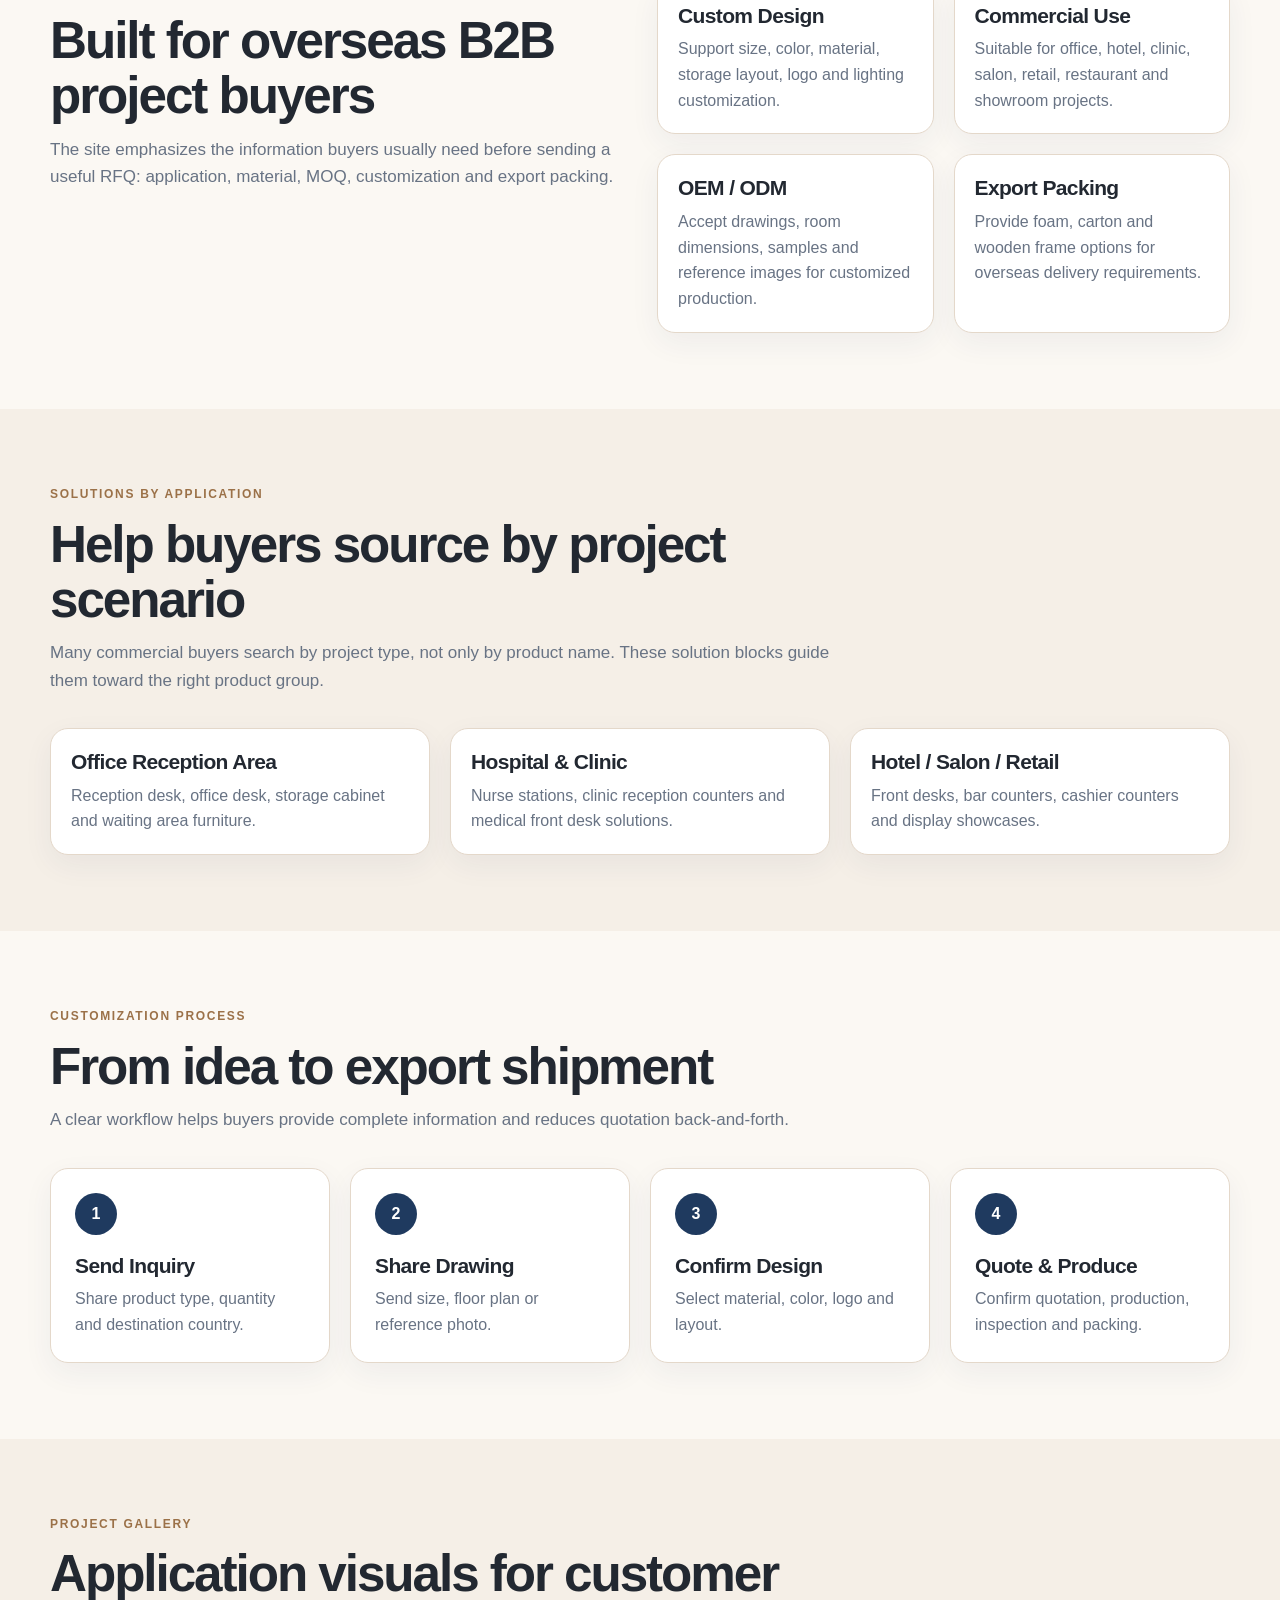
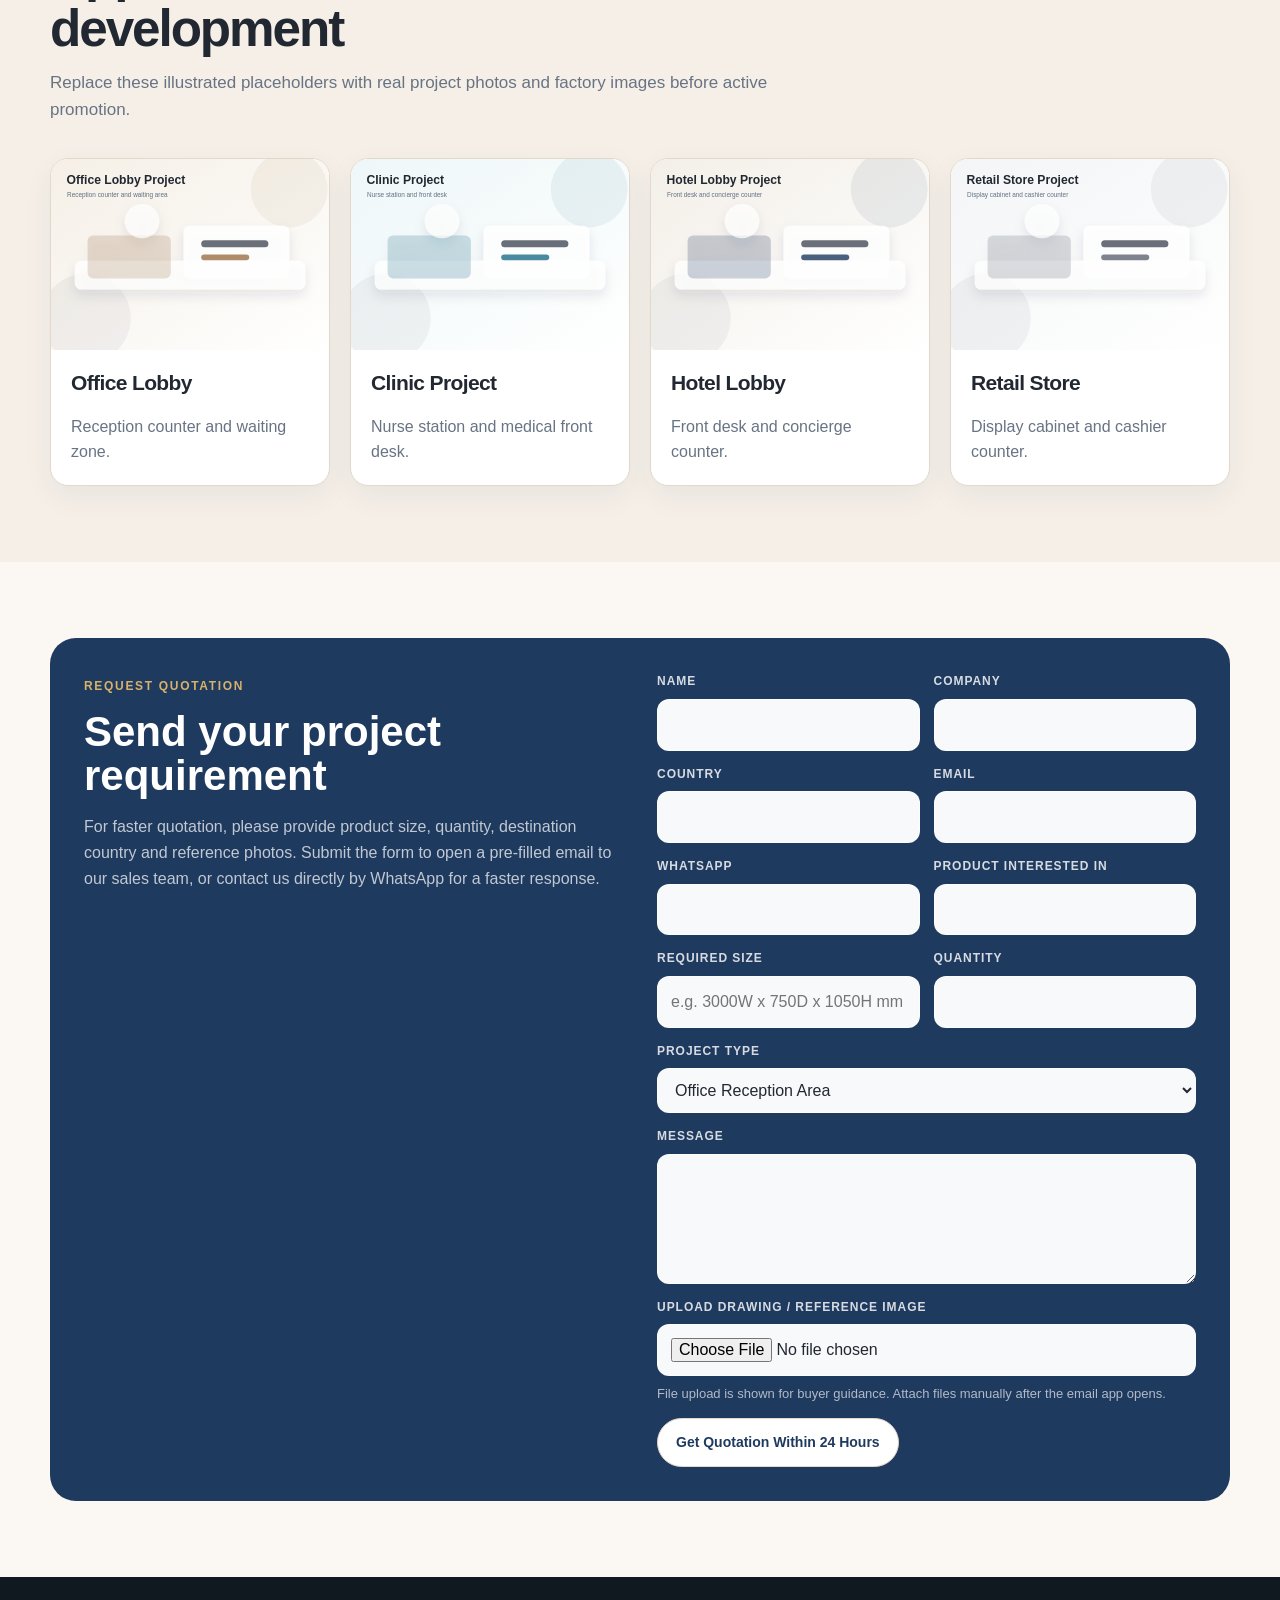
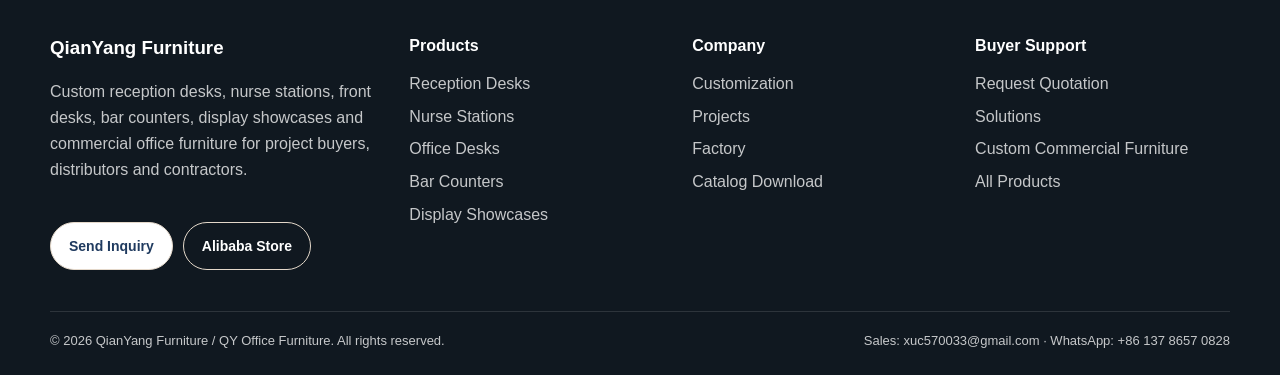
==== commit 782ab7ab: "Update: contact info email xuc570033@gmail.com WhatsApp +86 13786570828" ====
--- a/index.html
+++ b/index.html
@@ -90,7 +90,7 @@
   <div class="container">
     <div class="inquiry-box" id="inquiry">
       <div class="two-col">
-        <div><span class="eyebrow" style="color:#d8b16a">Request Quotation</span><h2 style="font-size:42px;line-height:1.05;margin:12px 0">Send your project requirement</h2><p>For faster quotation, please provide product size, quantity, destination country and reference photos. Static GitHub Pages forms open your email app; replace the contact settings in assets/js/site.js before launch.</p></div>
+        <div><span class="eyebrow" style="color:#d8b16a">Request Quotation</span><h2 style="font-size:42px;line-height:1.05;margin:12px 0">Send your project requirement</h2><p>For faster quotation, please provide product size, quantity, destination country and reference photos. Submit the form to open a pre-filled email to our sales team, or contact us directly by WhatsApp for a faster response.</p></div>
         <form class="inquiry-form">
           <div class="form-grid">
             <div class="field"><label>Name</label><input name="Name" required></div><div class="field"><label>Company</label><input name="Company"></div>
@@ -123,7 +123,7 @@
         <div><h4>Company</h4><a href="customization.html">Customization</a><a href="projects.html">Projects</a><a href="factory.html">Factory</a><a href="catalog.html">Catalog Download</a></div>
         <div><h4>Buyer Support</h4><a href="contact.html">Request Quotation</a><a href="solutions.html">Solutions</a><a href="custom-commercial-furniture.html">Custom Commercial Furniture</a><a href="products.html">All Products</a></div>
       </div>
-      <div class="footer-bottom"><span>© 2026 QianYang Furniture / QY Office Furniture. Static B2B catalog website.</span><span>Replace placeholder contact details before public launch.</span></div>
+      <div class="footer-bottom"><span>© 2026 QianYang Furniture / QY Office Furniture. All rights reserved.</span><span>Sales: <a href="mailto:xuc570033@gmail.com" style="display:inline;margin:0">xuc570033@gmail.com</a> · WhatsApp: <a href="https://wa.me/8613786570828" target="_blank" rel="noopener" style="display:inline;margin:0">+86 137 8657 0828</a></span></div>
     </div>
   </footer>
 <script src="assets/js/site.js"></script>
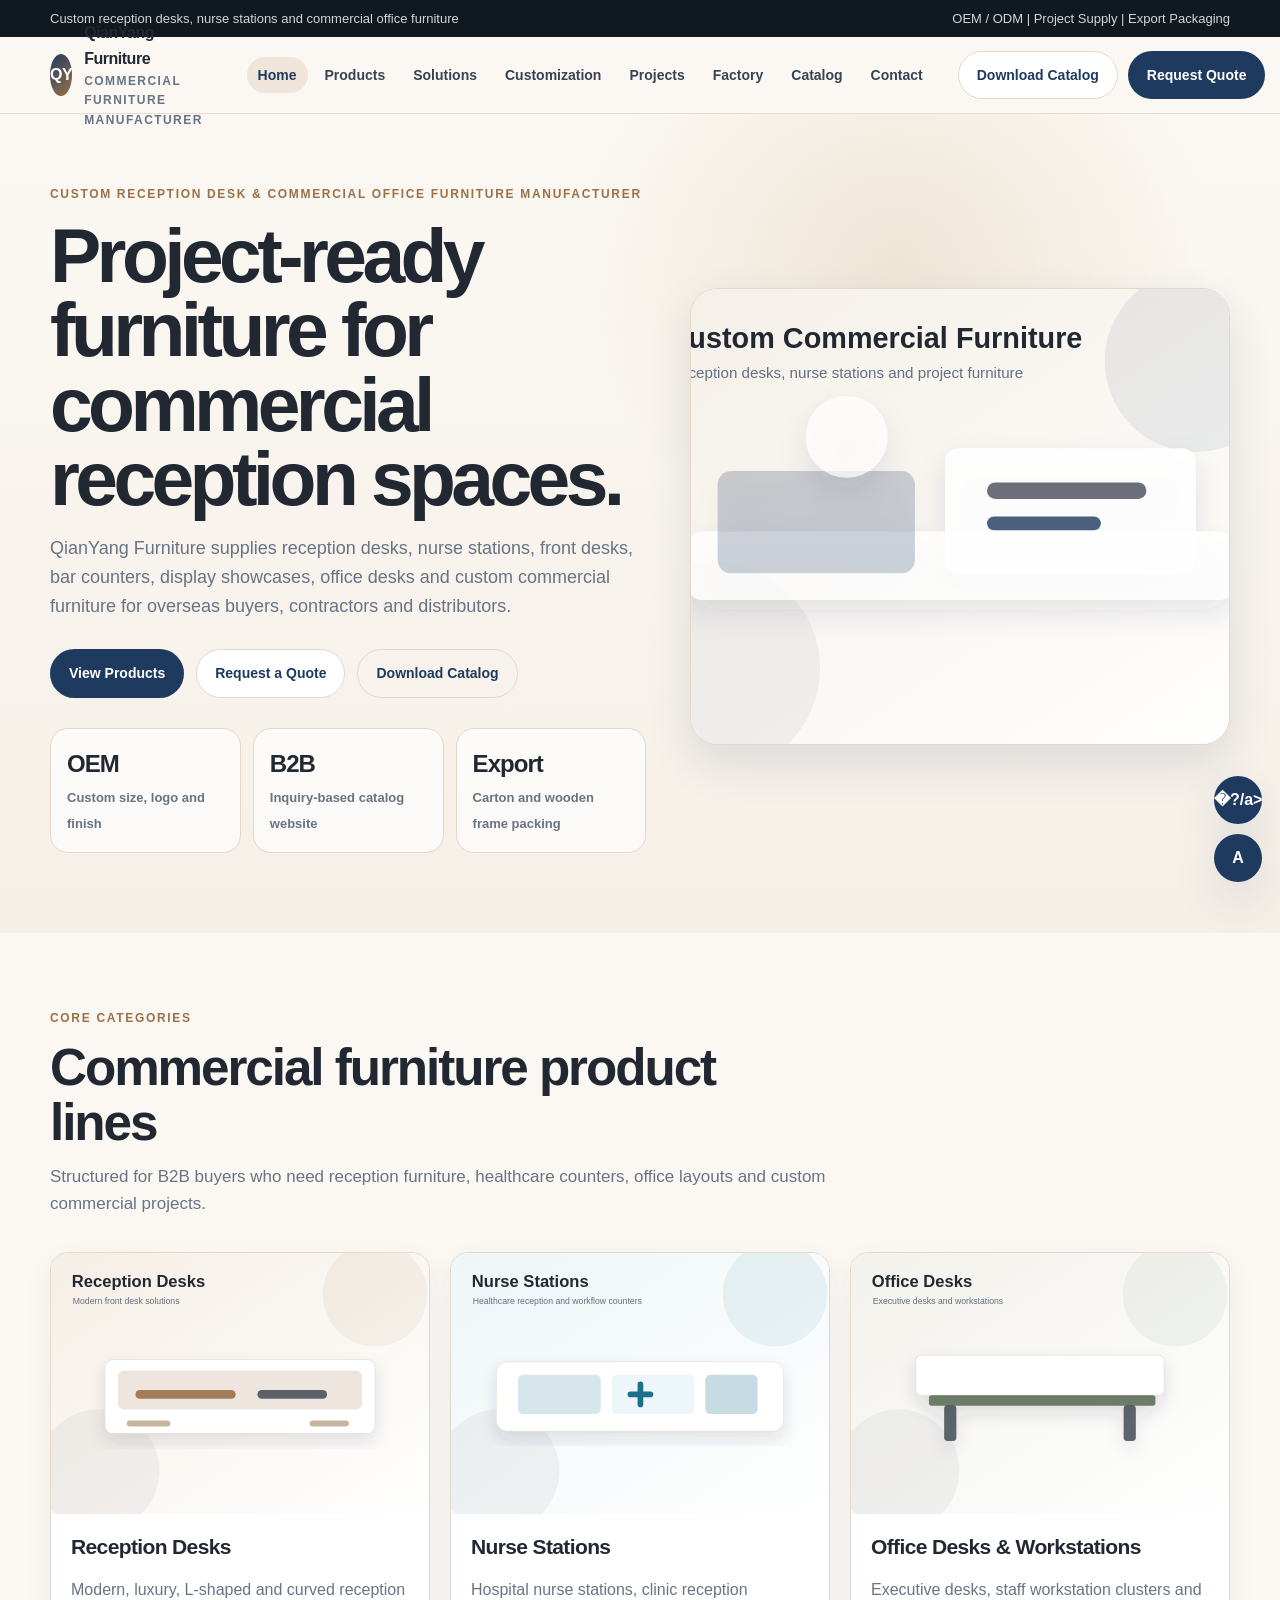
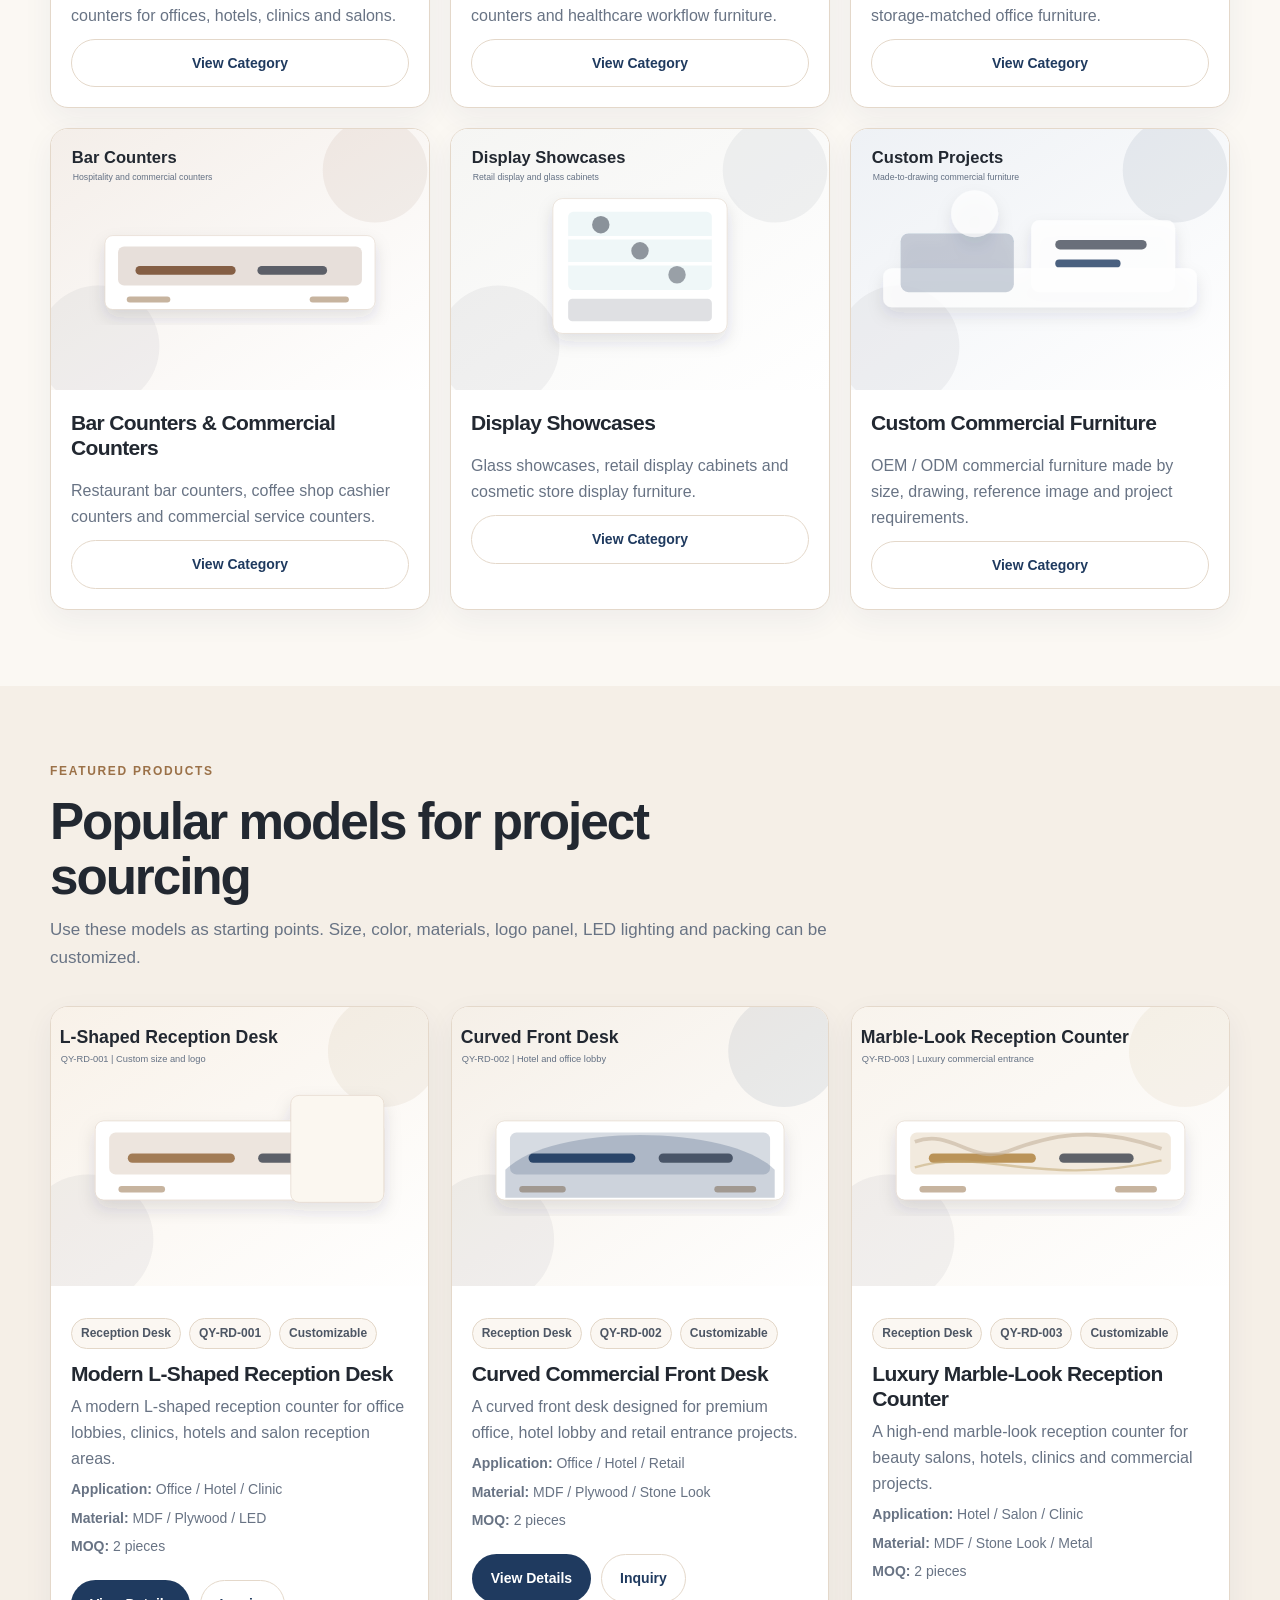
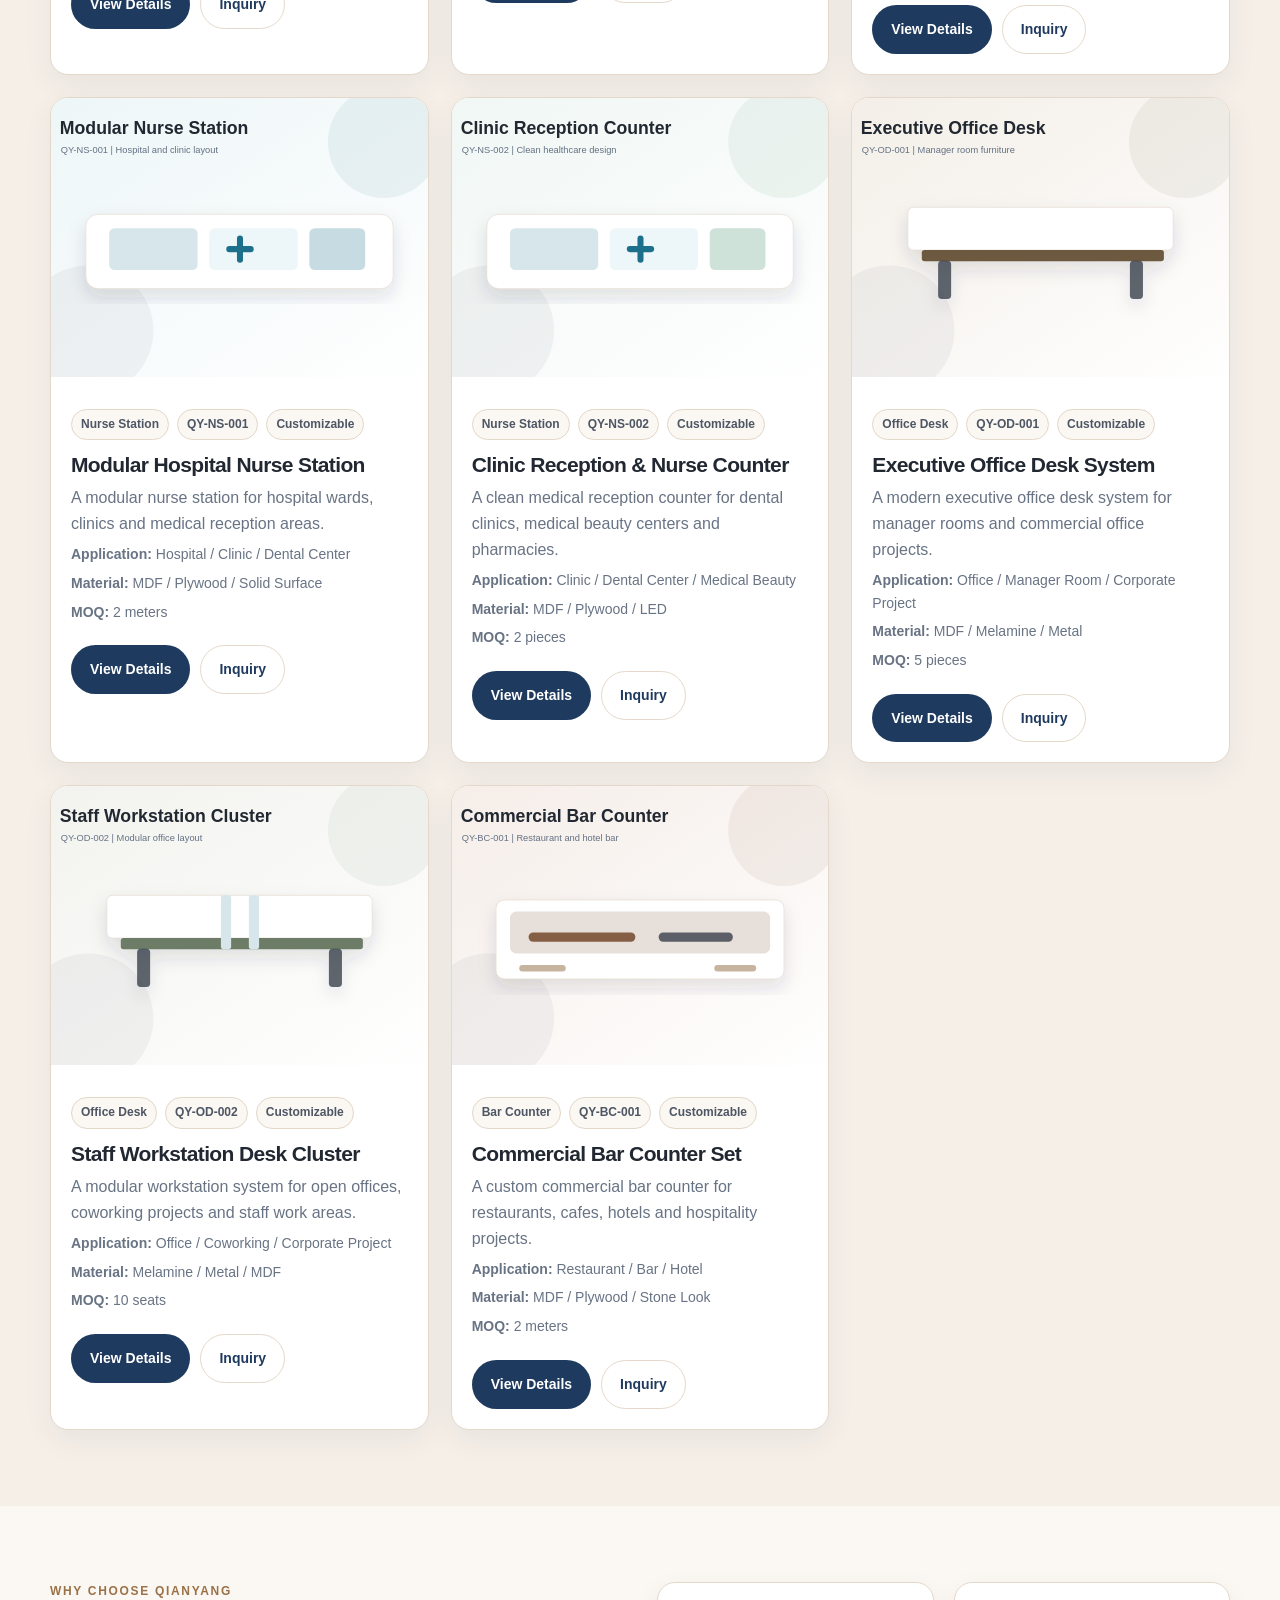
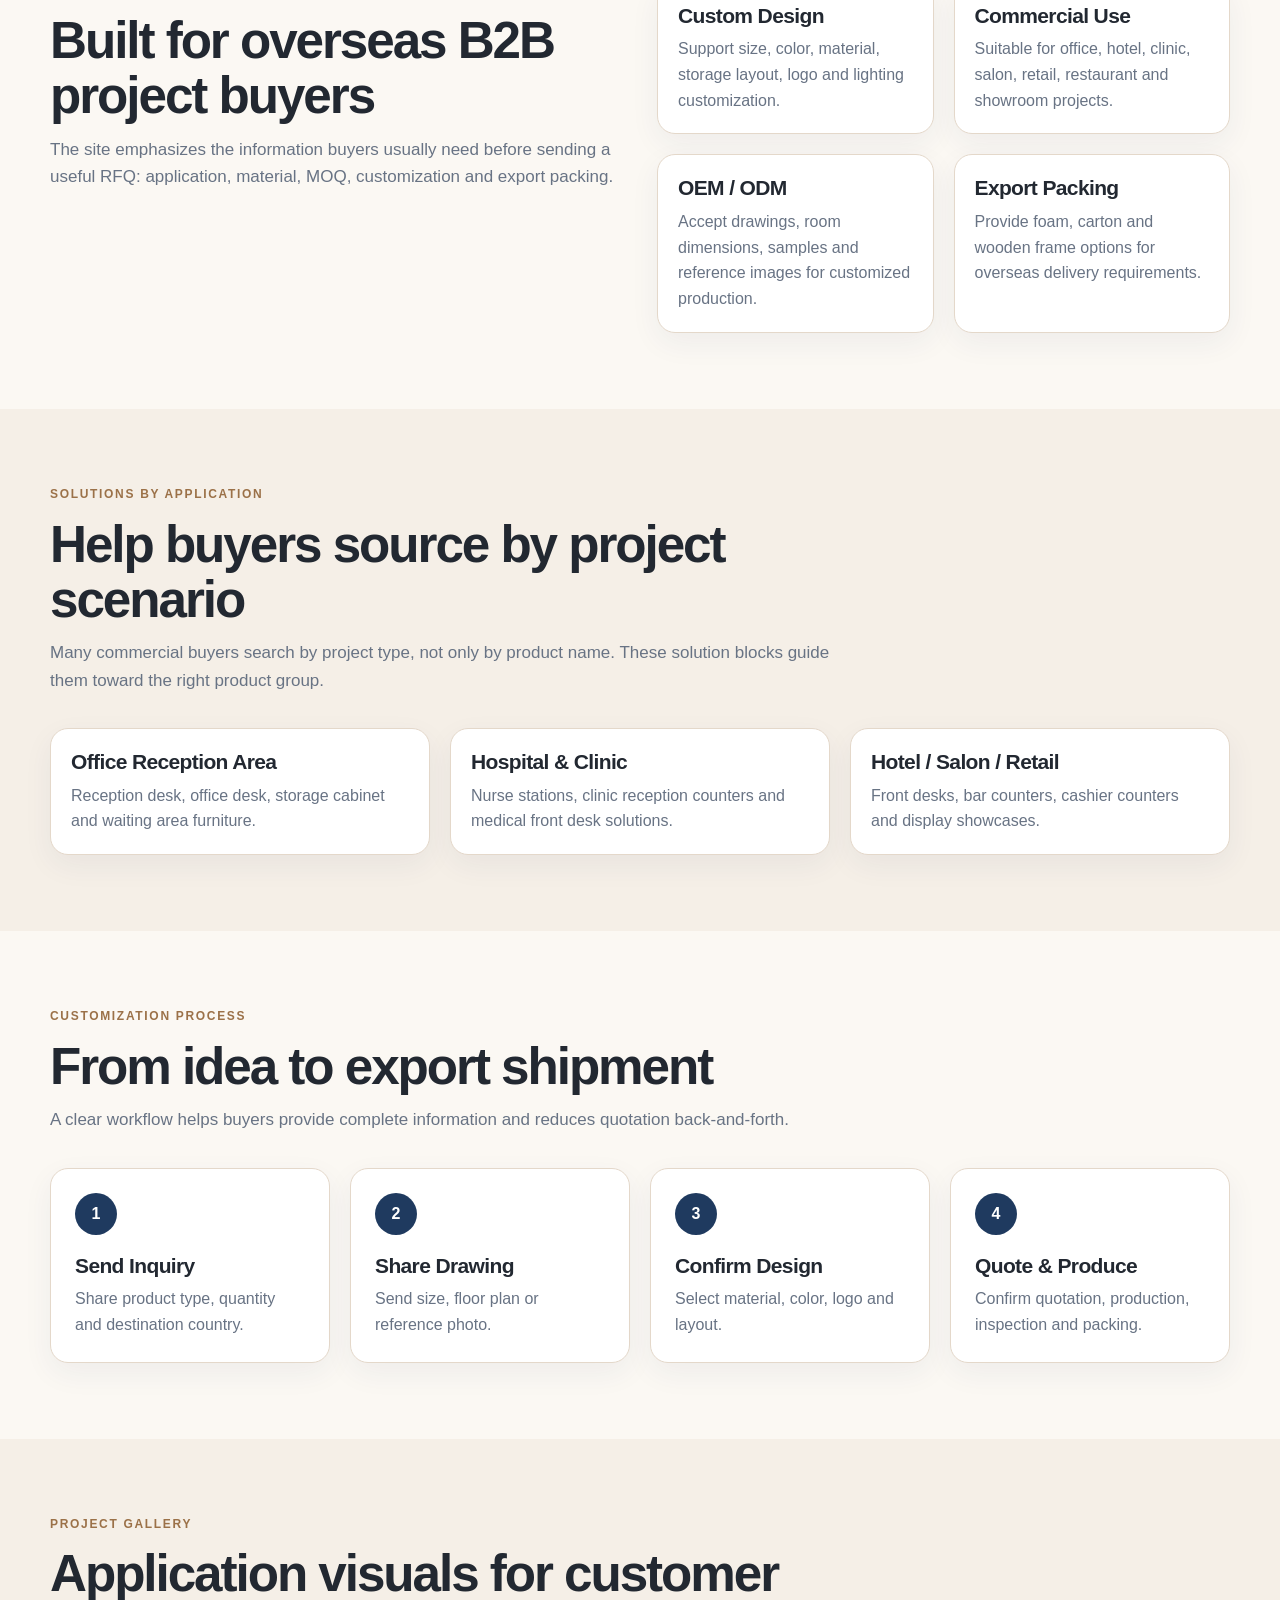
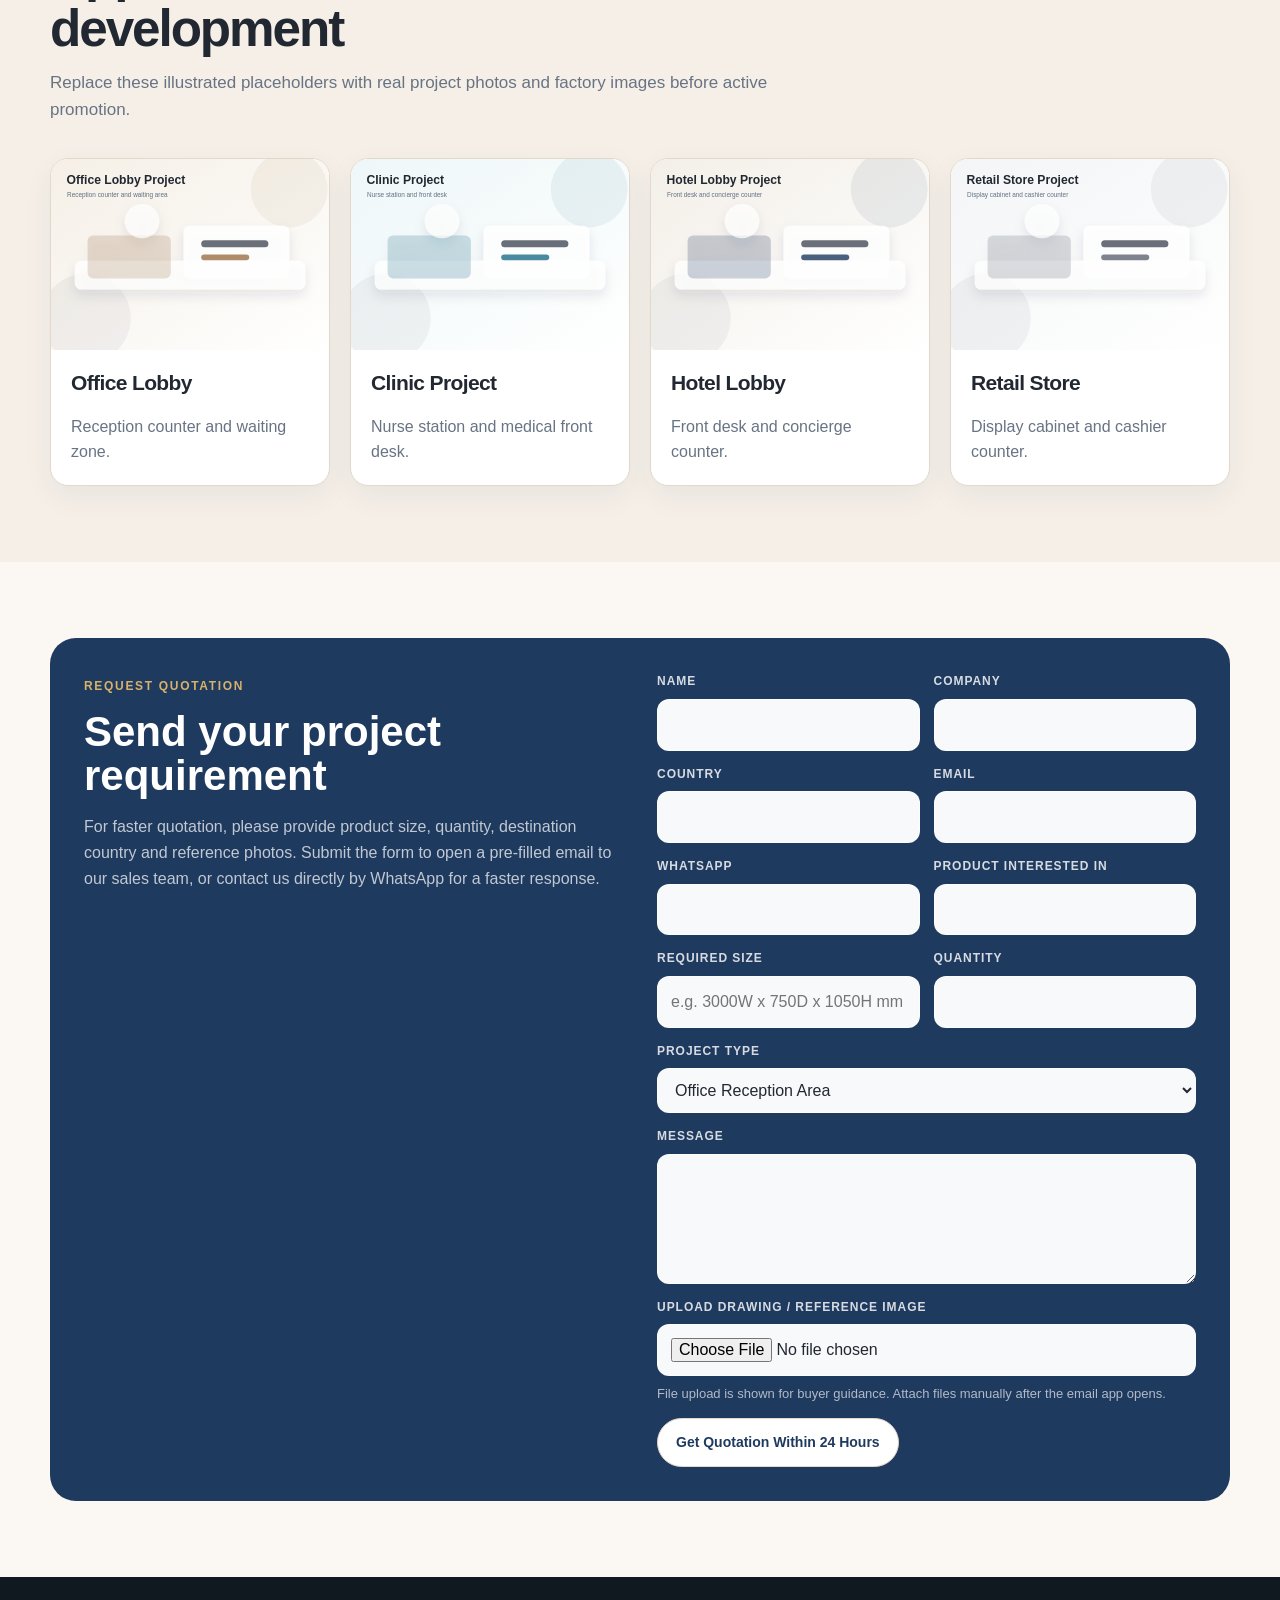
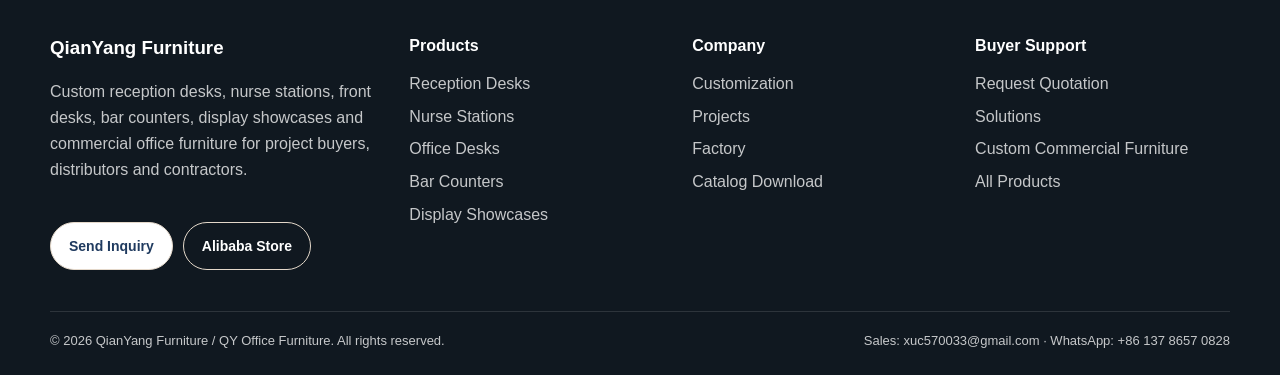
==== commit 05bcd018: "Live cleanup: remove placeholder text, set contact xuc570033@gmail.com / WhatsApp +86 13786570828" ====
--- a/index.html
+++ b/index.html
@@ -1,4 +1,5 @@
 <!doctype html>
+<!-- build: 2026-07-04 02:50 -->
 <html lang="en">
 <head>
   <meta charset="utf-8">
@@ -15,7 +16,7 @@
       <a class="logo" href="index.html"><span class="logo-mark">QY</span><span>QianYang Furniture<small>Commercial Furniture Manufacturer</small></span></a>
       <nav><ul class="nav-links" id="navLinks"><li><a href="index.html">Home</a></li><li><a href="products.html">Products</a></li><li><a href="solutions.html">Solutions</a></li><li><a href="customization.html">Customization</a></li><li><a href="projects.html">Projects</a></li><li><a href="factory.html">Factory</a></li><li><a href="catalog.html">Catalog</a></li><li><a href="contact.html">Contact</a></li></ul></nav>
       <div class="nav-actions"><a class="btn secondary" href="catalog.html">Download Catalog</a><a class="btn primary" href="contact.html">Request Quote</a></div>
-      <button class="mobile-toggle" id="mobileToggle" aria-label="Open menu">☰</button>
+      <button class="mobile-toggle" id="mobileToggle" aria-label="Open menu">�?/button>
     </div>
   </header>
 <main>
@@ -110,7 +111,7 @@
 
 </main>
 
-  <div class="float-contact"><a href="contact.html" title="Inquiry">✉</a><a href="https://qyofficefurniture.en.alibaba.com" target="_blank" rel="noopener" title="Alibaba">A</a></div>
+  <div class="float-contact"><a href="contact.html" title="Inquiry">�?/a><a href="https://qyofficefurniture.en.alibaba.com" target="_blank" rel="noopener" title="Alibaba">A</a></div>
   <footer class="footer">
     <div class="container">
       <div class="footer-grid">
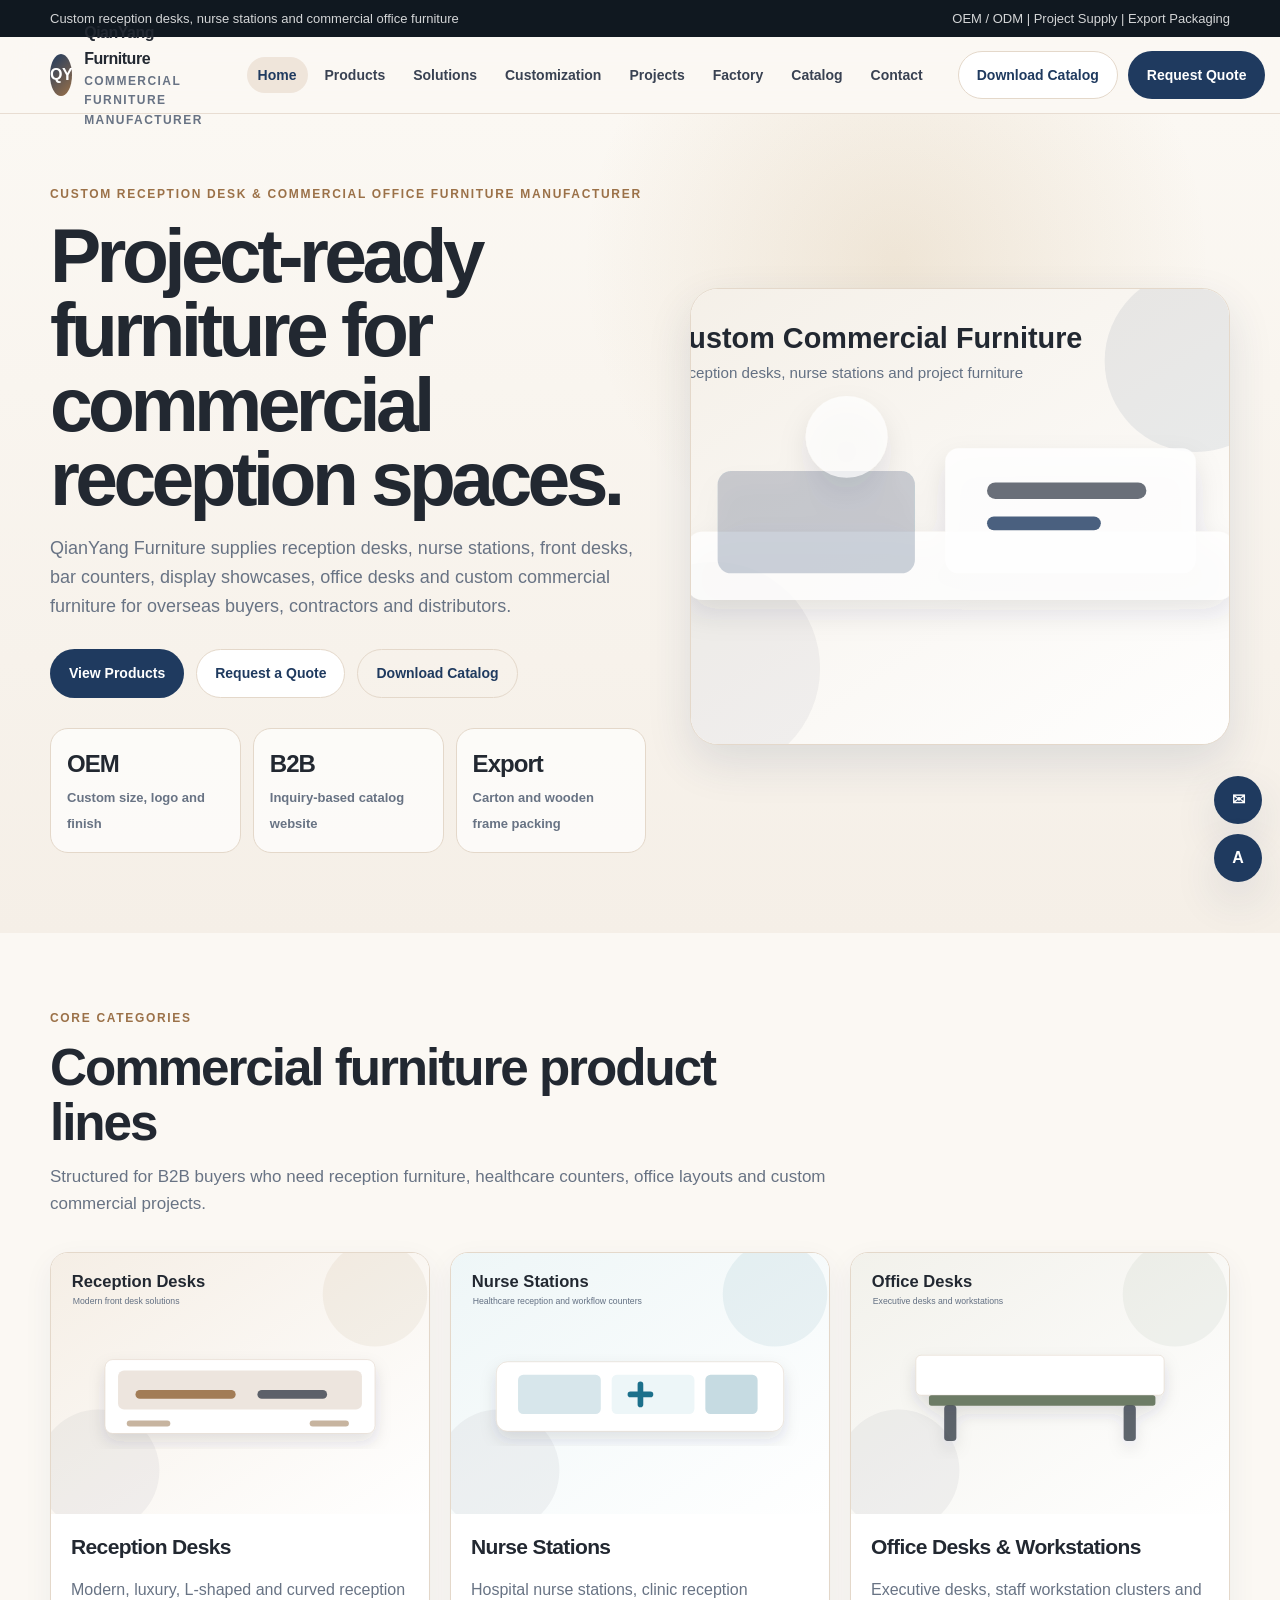
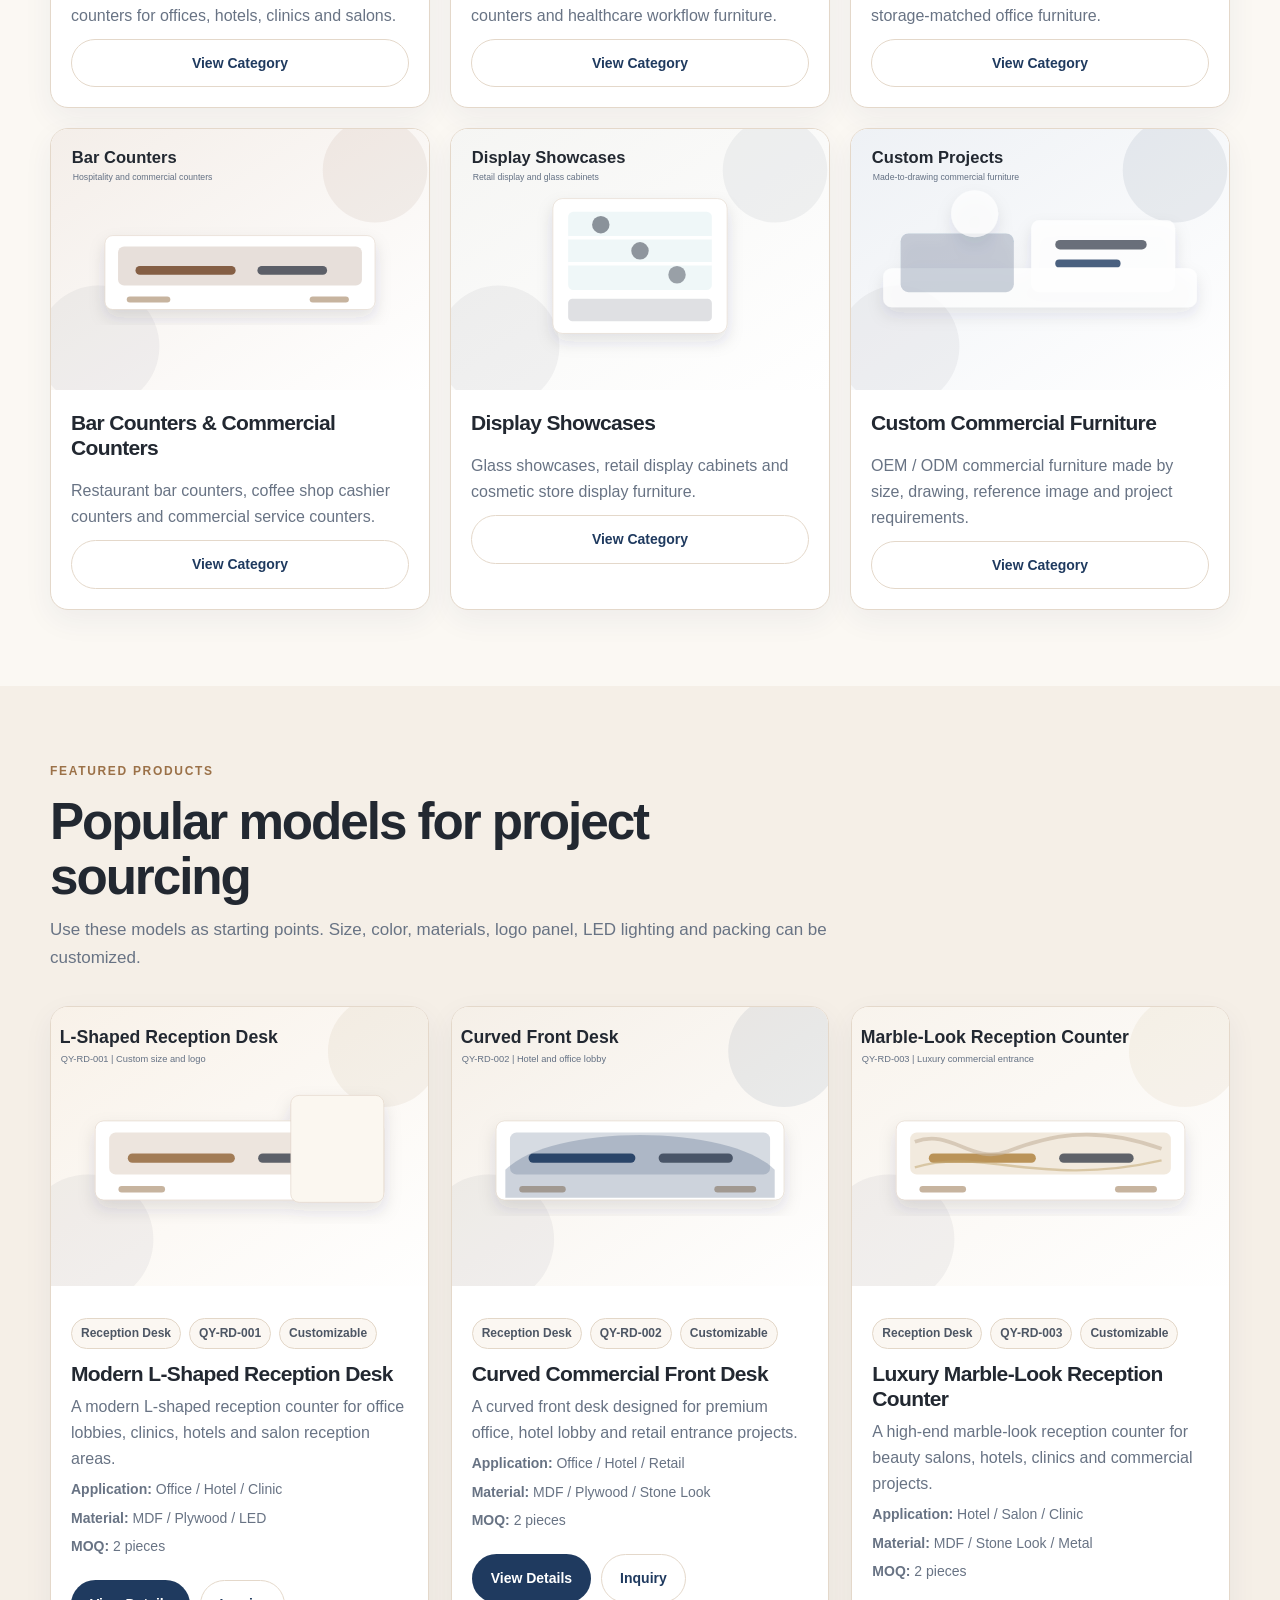
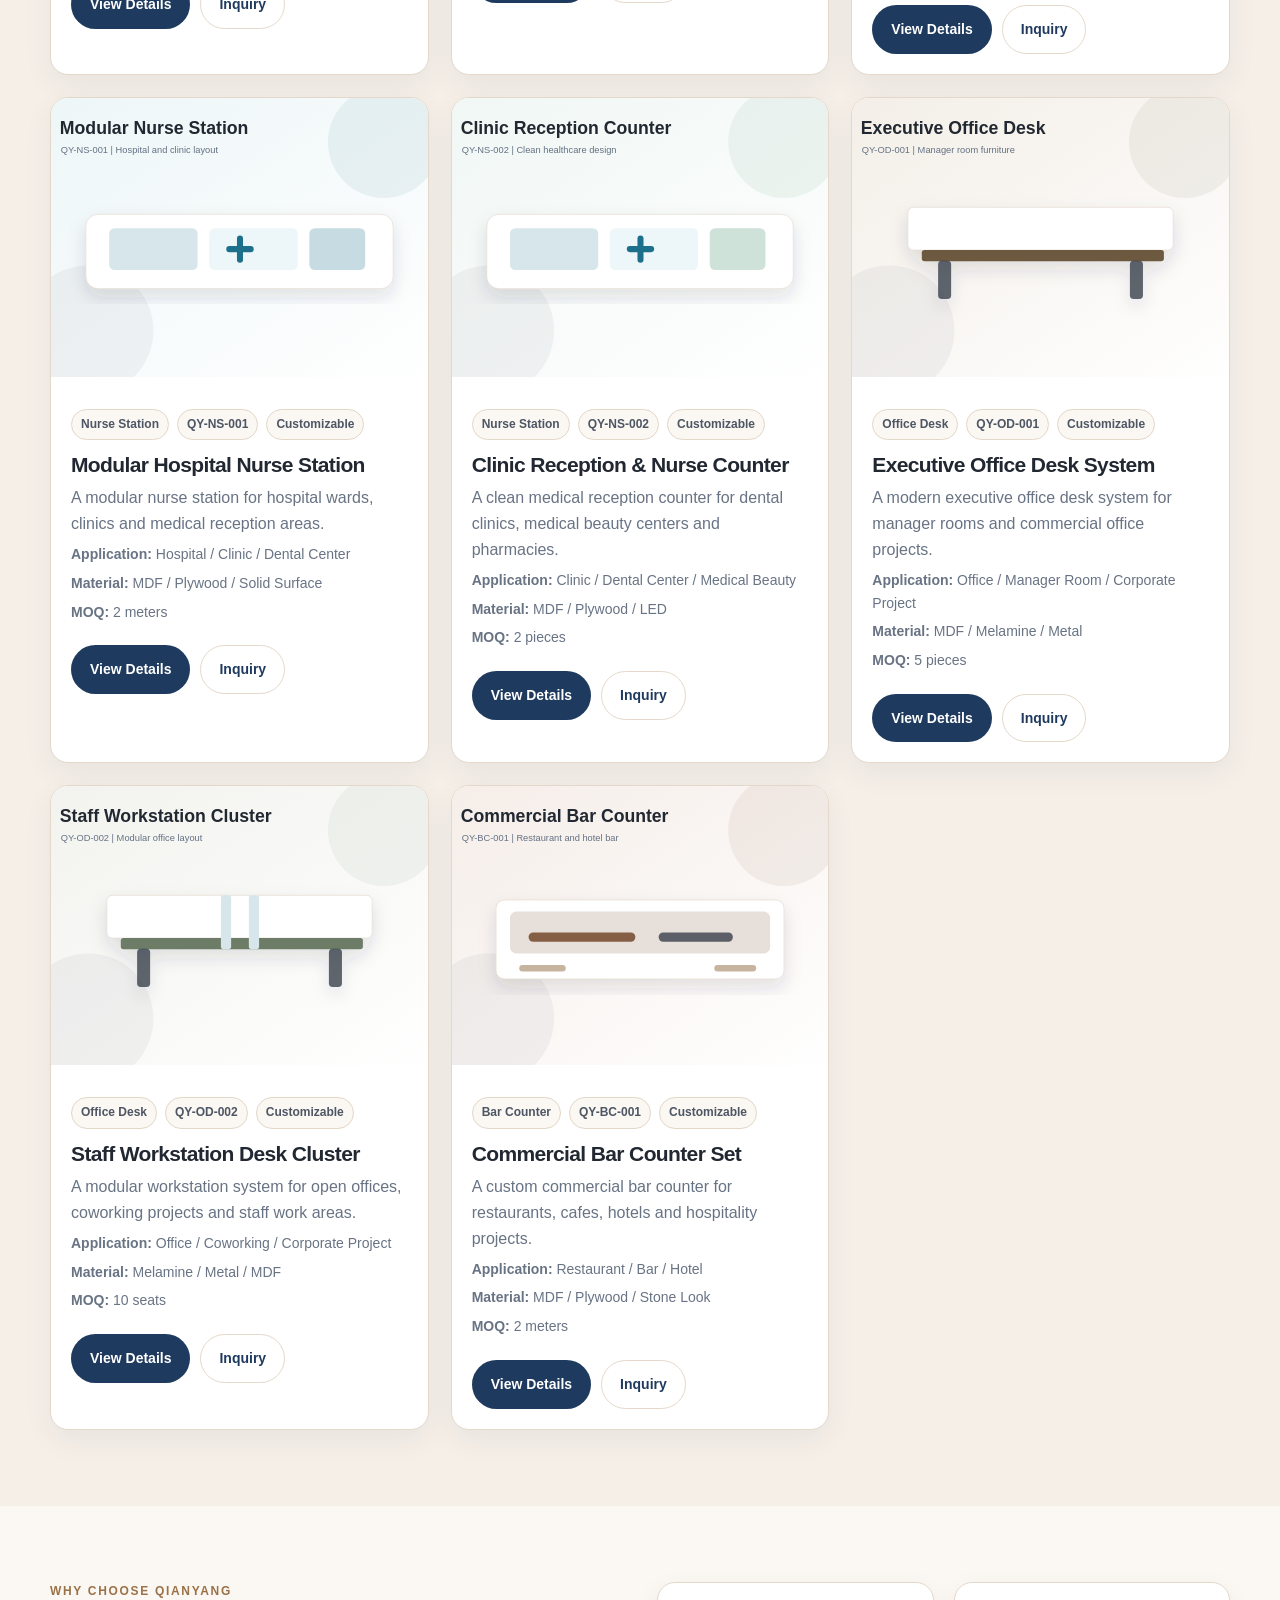
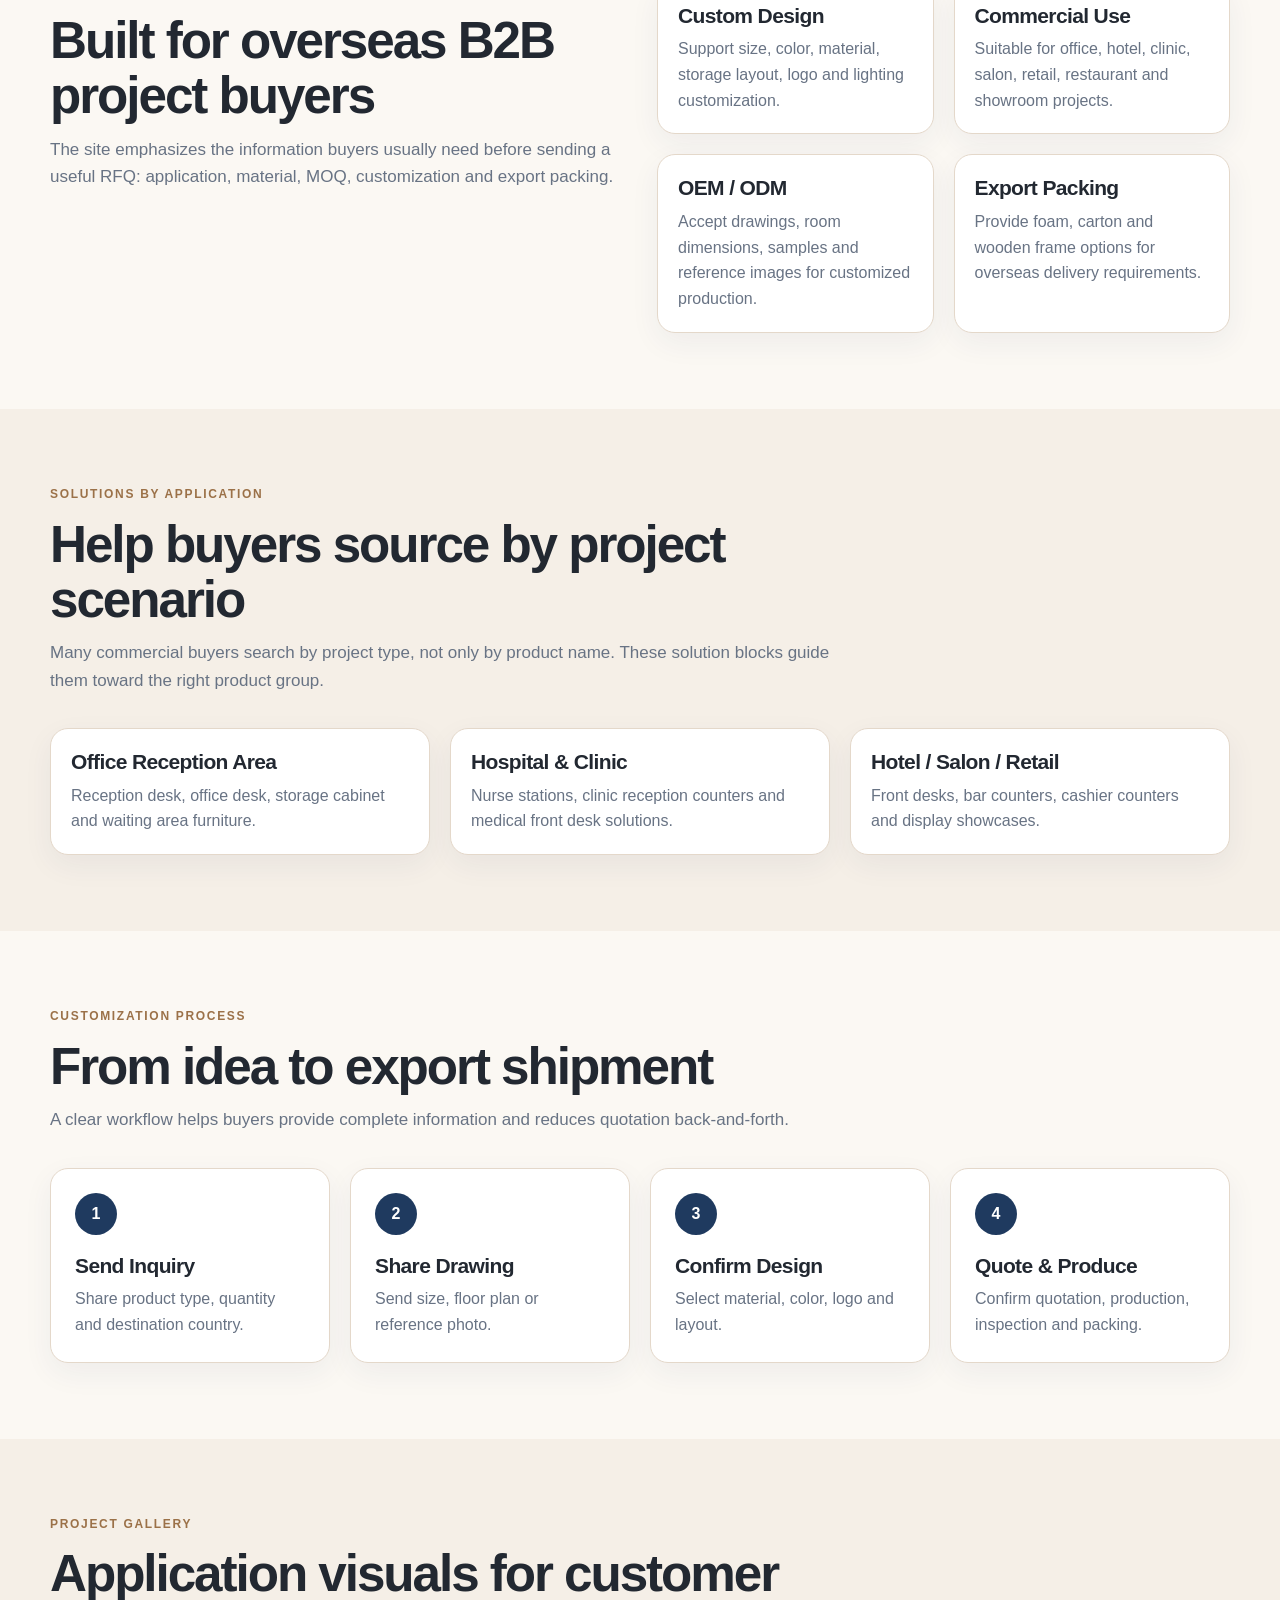
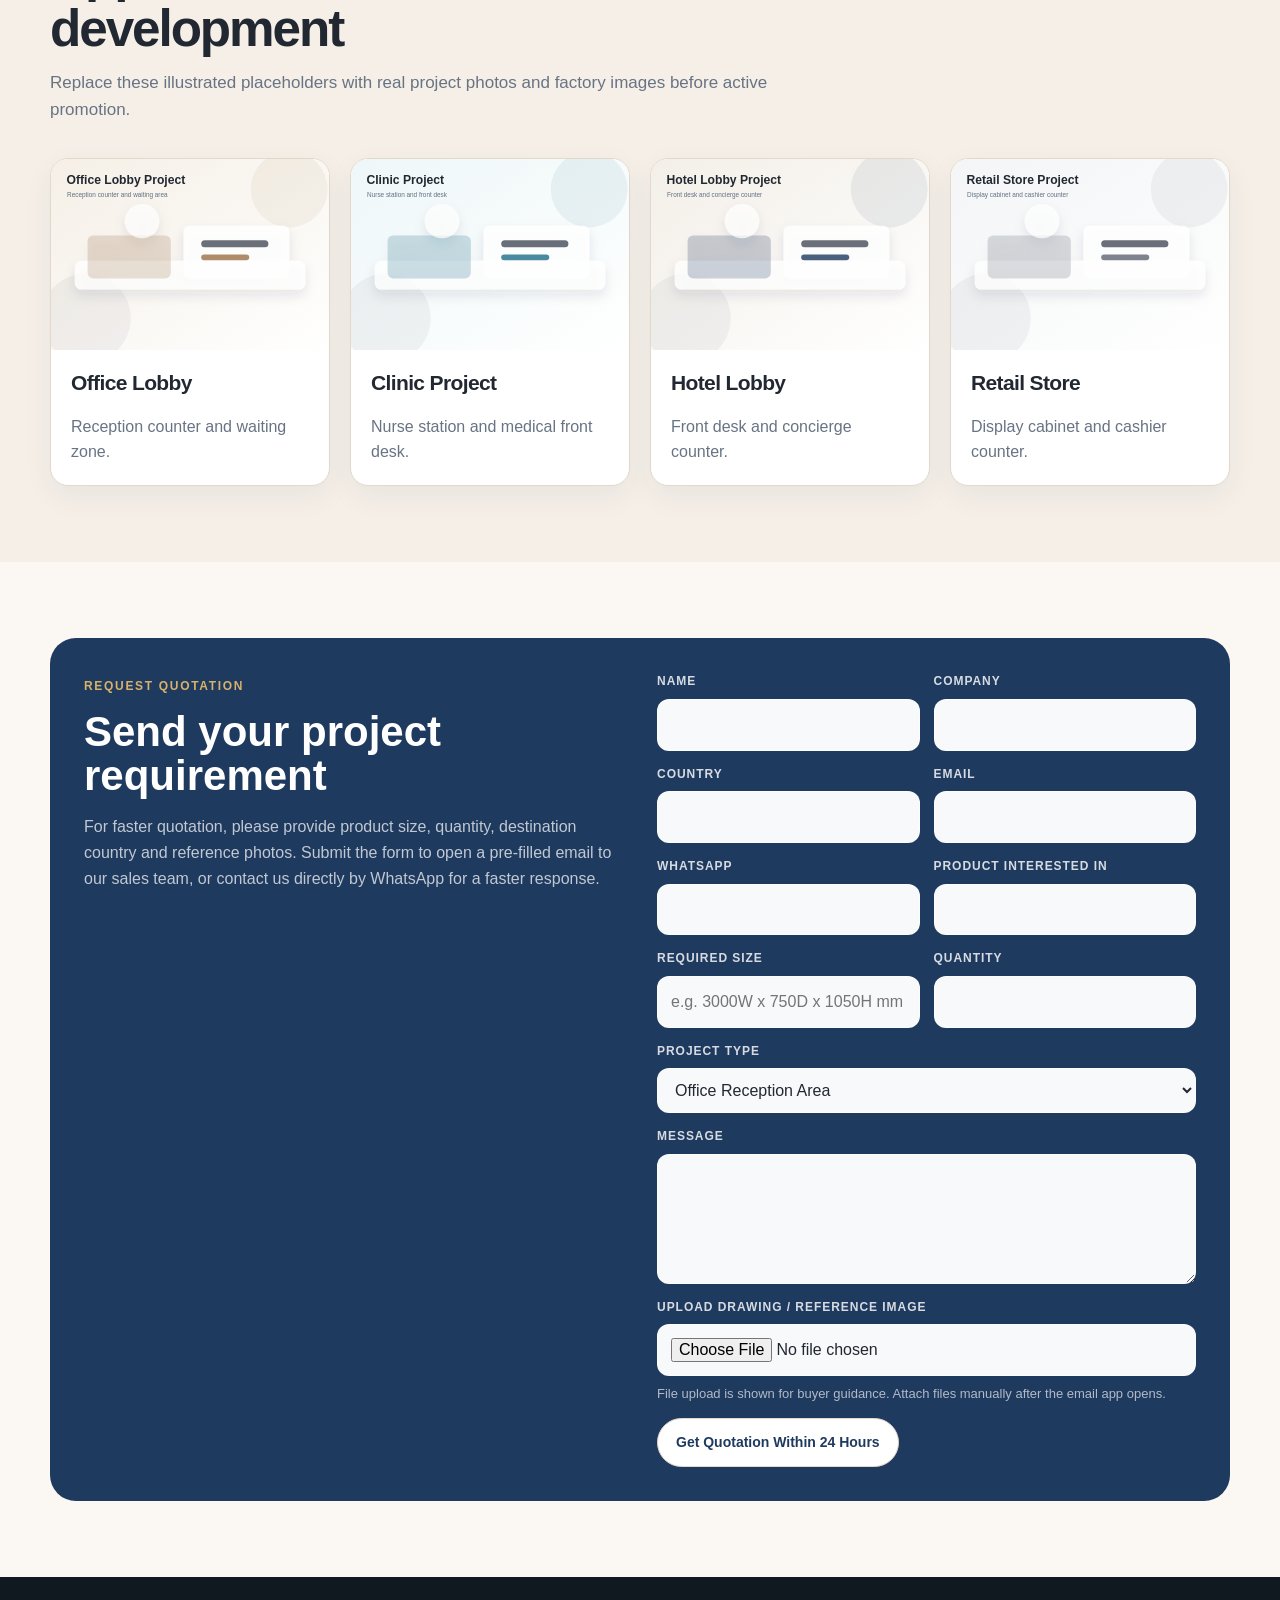
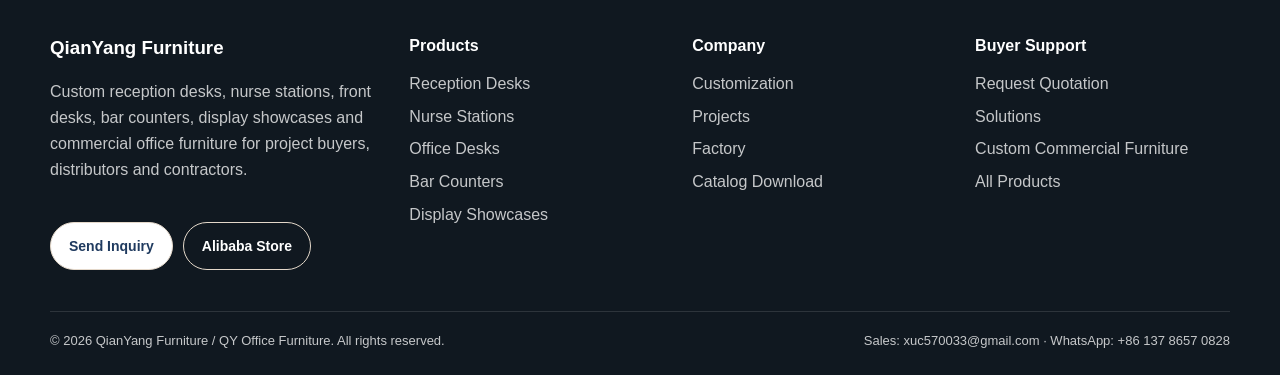
==== commit 41ad8ee9: "Deploy live cleanup patch: remove all placeholder text, set final contact info" ====
--- a/index.html
+++ b/index.html
@@ -1,5 +1,4 @@
 <!doctype html>
-<!-- build: 2026-07-04 02:50 -->
 <html lang="en">
 <head>
   <meta charset="utf-8">
@@ -16,7 +15,7 @@
       <a class="logo" href="index.html"><span class="logo-mark">QY</span><span>QianYang Furniture<small>Commercial Furniture Manufacturer</small></span></a>
       <nav><ul class="nav-links" id="navLinks"><li><a href="index.html">Home</a></li><li><a href="products.html">Products</a></li><li><a href="solutions.html">Solutions</a></li><li><a href="customization.html">Customization</a></li><li><a href="projects.html">Projects</a></li><li><a href="factory.html">Factory</a></li><li><a href="catalog.html">Catalog</a></li><li><a href="contact.html">Contact</a></li></ul></nav>
       <div class="nav-actions"><a class="btn secondary" href="catalog.html">Download Catalog</a><a class="btn primary" href="contact.html">Request Quote</a></div>
-      <button class="mobile-toggle" id="mobileToggle" aria-label="Open menu">�?/button>
+      <button class="mobile-toggle" id="mobileToggle" aria-label="Open menu">☰</button>
     </div>
   </header>
 <main>
@@ -111,7 +110,7 @@
 
 </main>
 
-  <div class="float-contact"><a href="contact.html" title="Inquiry">�?/a><a href="https://qyofficefurniture.en.alibaba.com" target="_blank" rel="noopener" title="Alibaba">A</a></div>
+  <div class="float-contact"><a href="contact.html" title="Inquiry">✉</a><a href="https://qyofficefurniture.en.alibaba.com" target="_blank" rel="noopener" title="Alibaba">A</a></div>
   <footer class="footer">
     <div class="container">
       <div class="footer-grid">
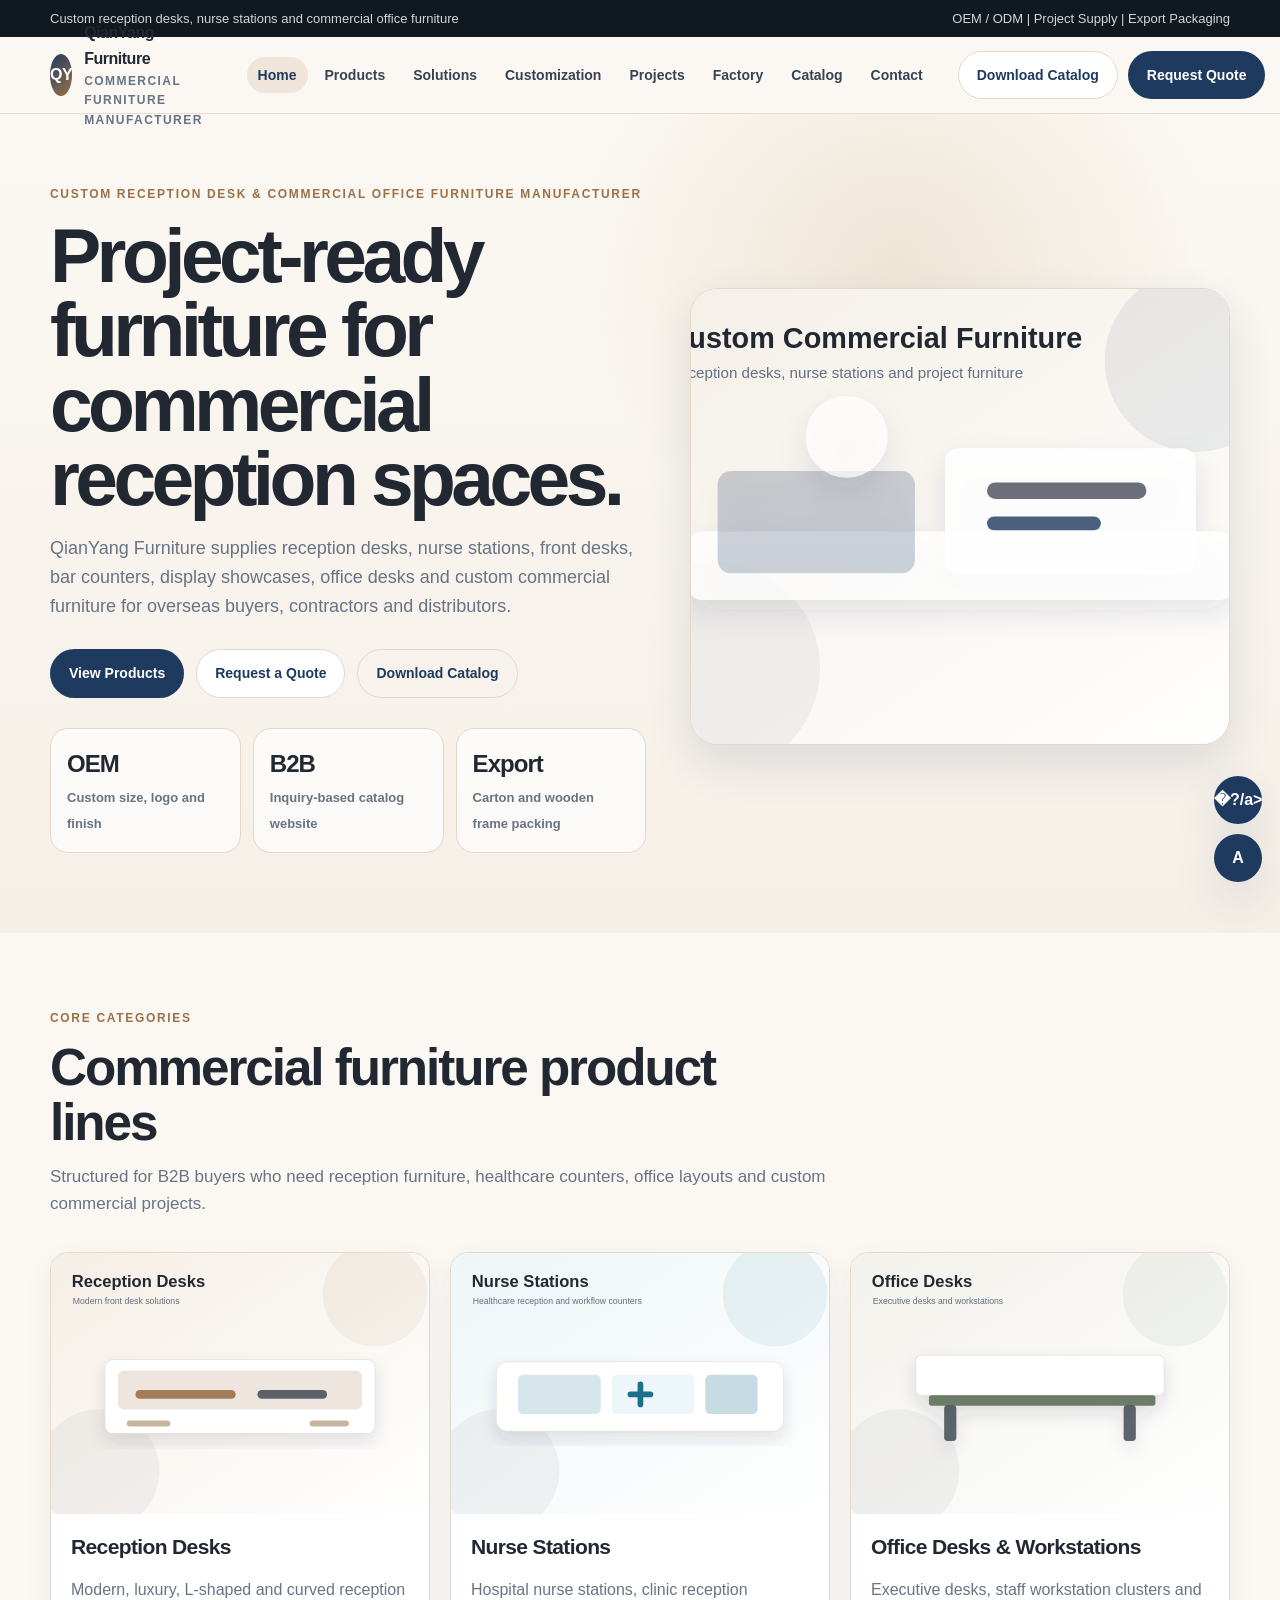
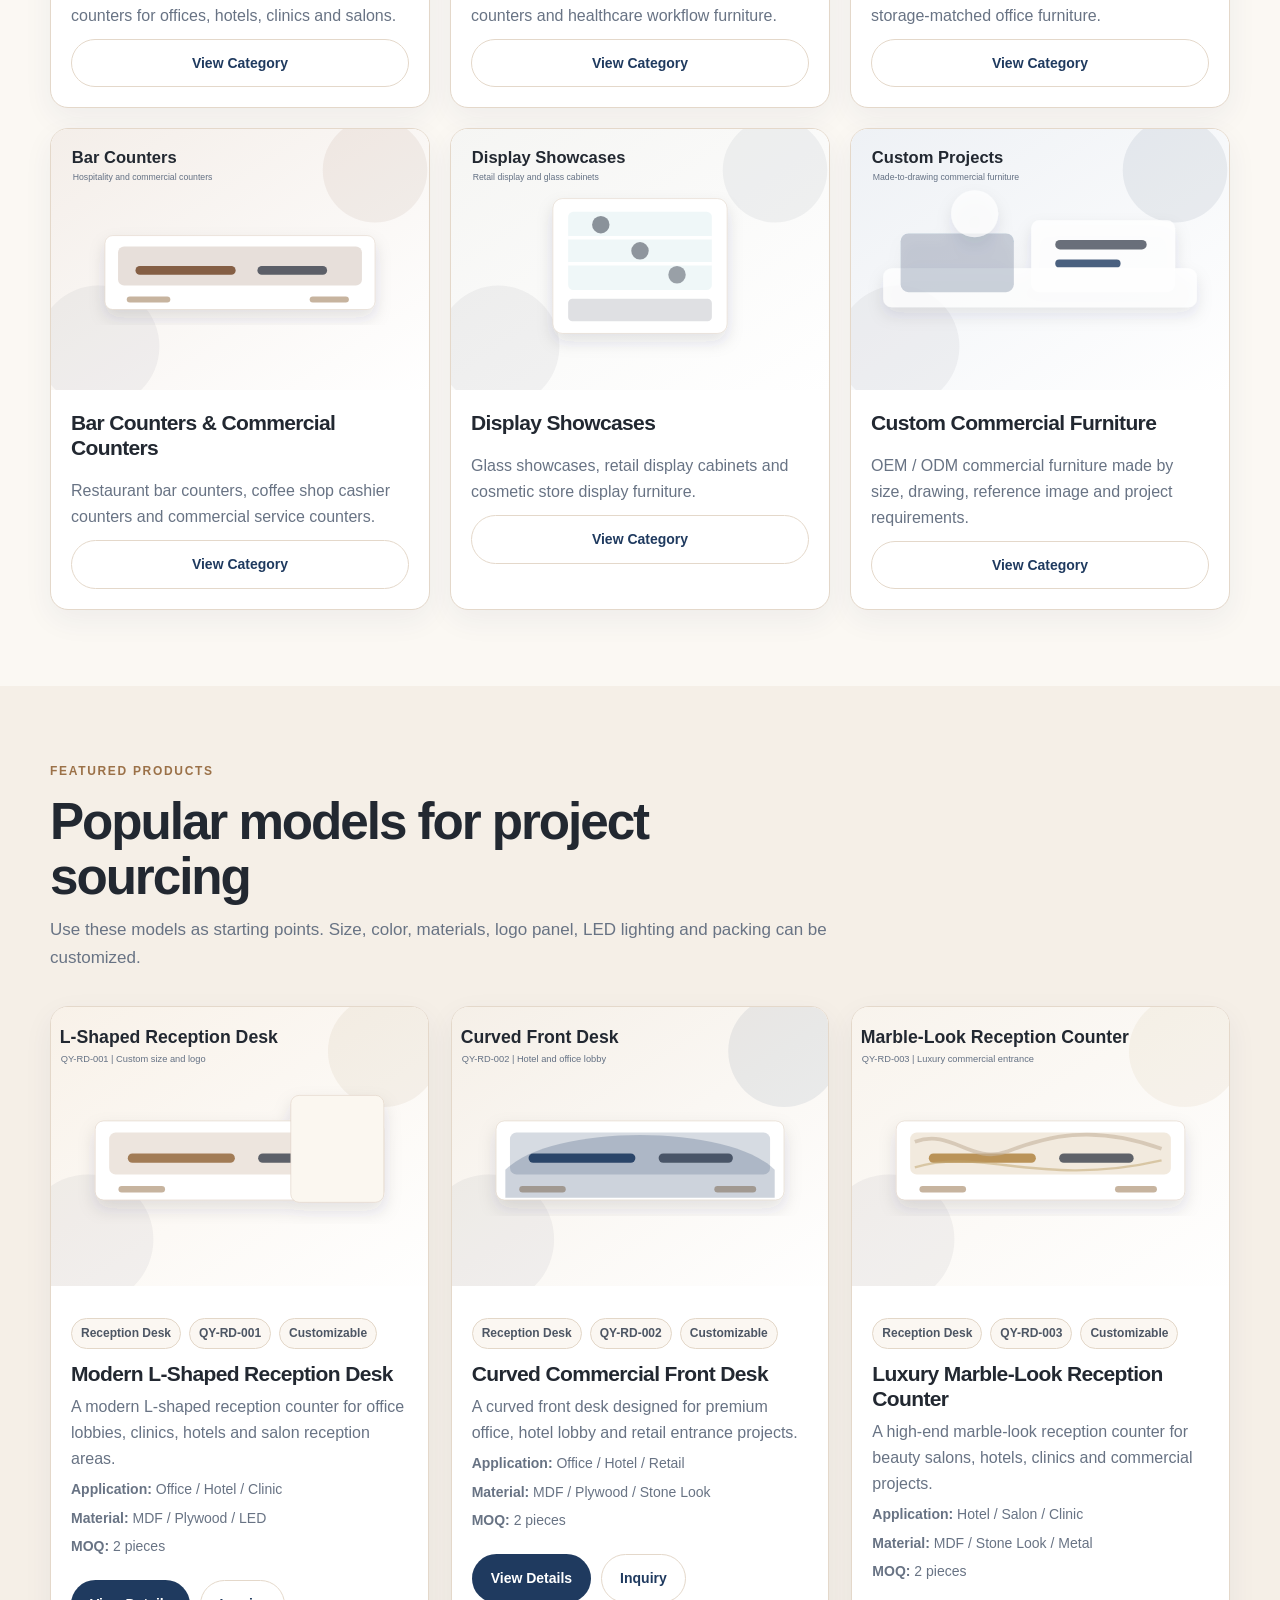
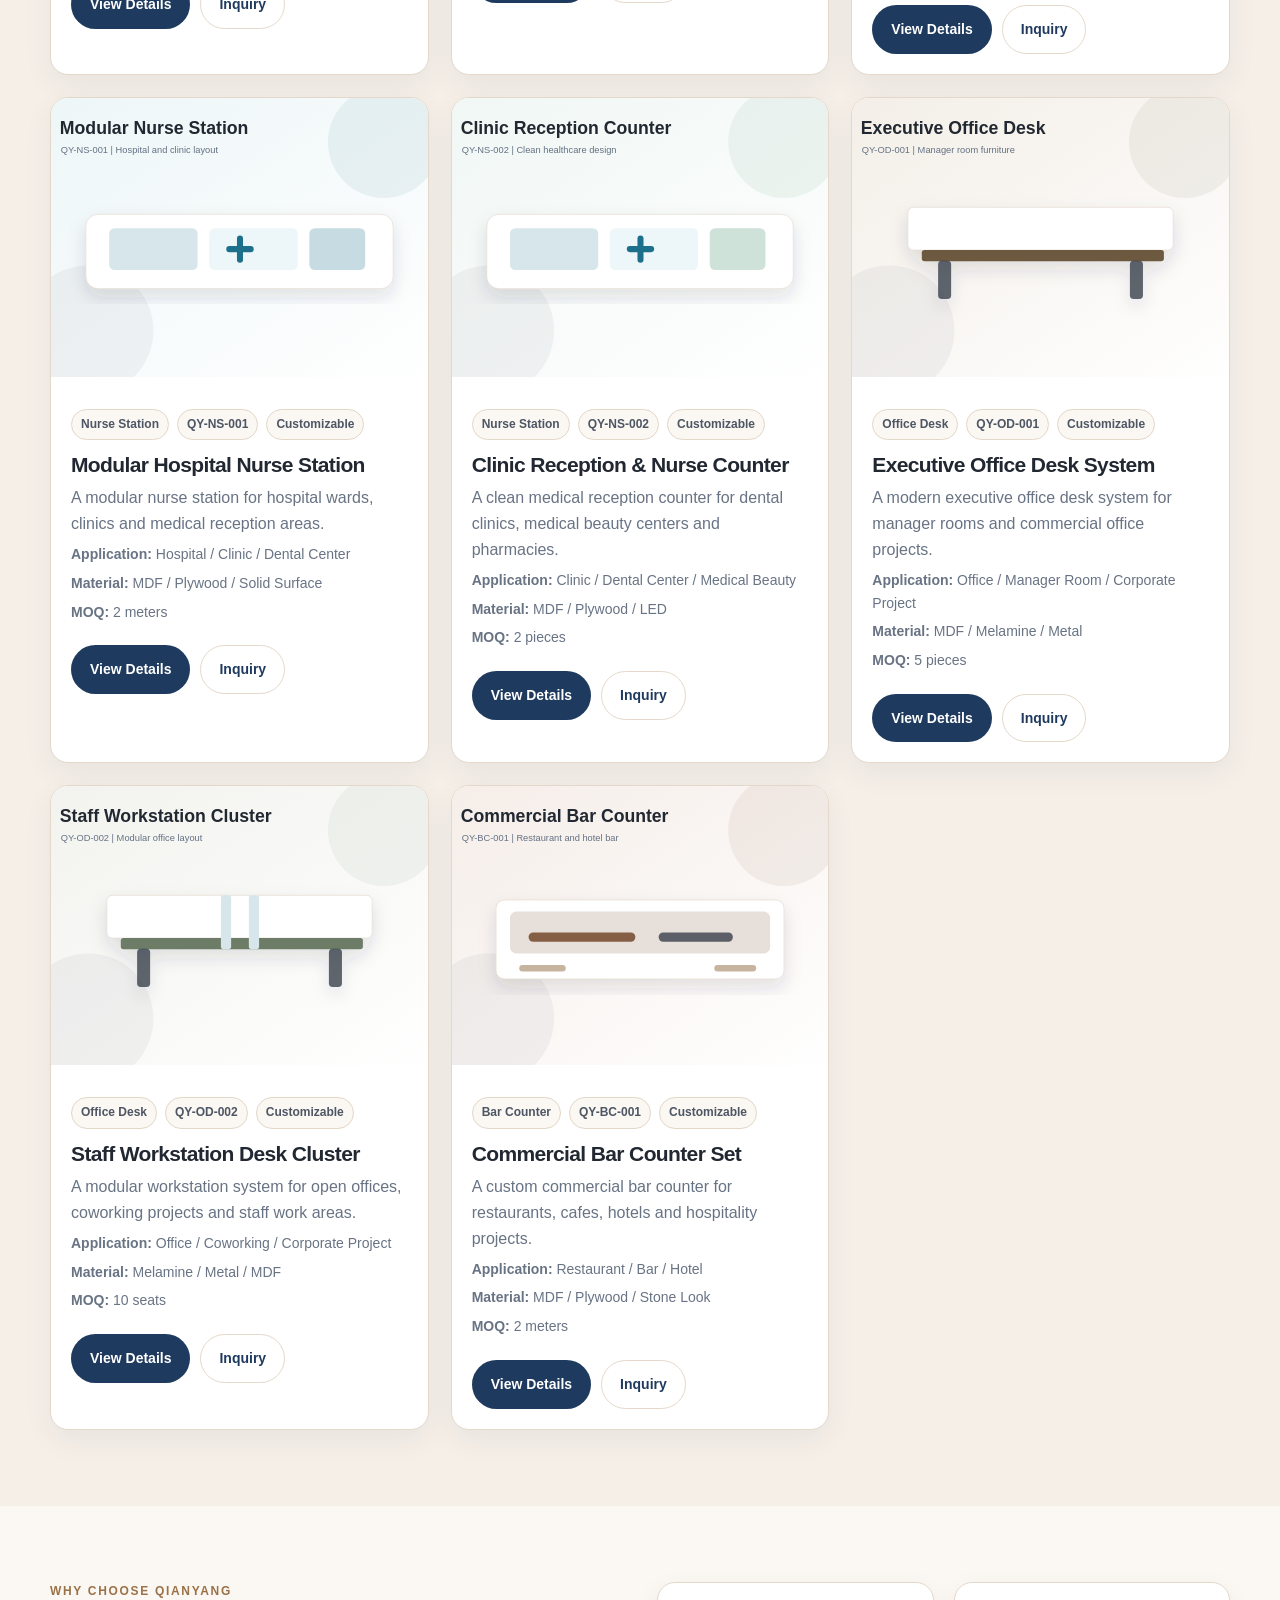
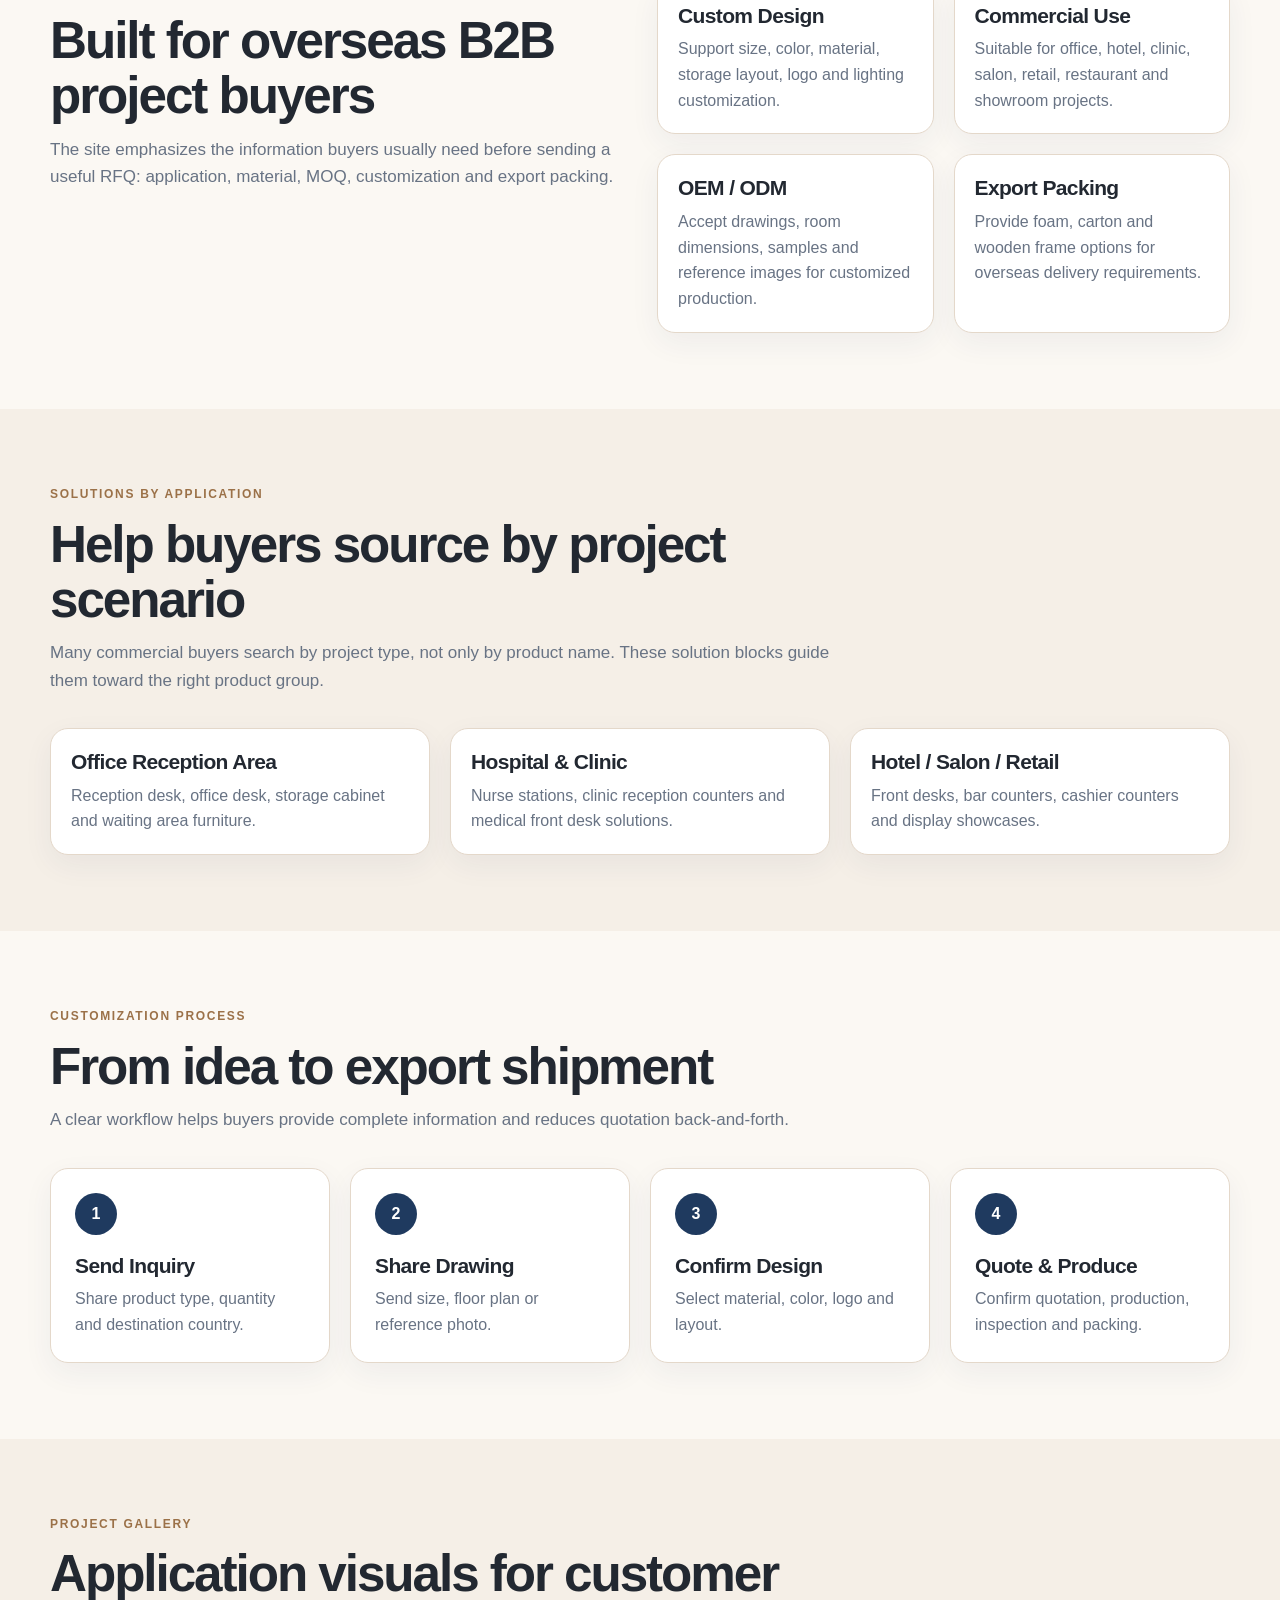
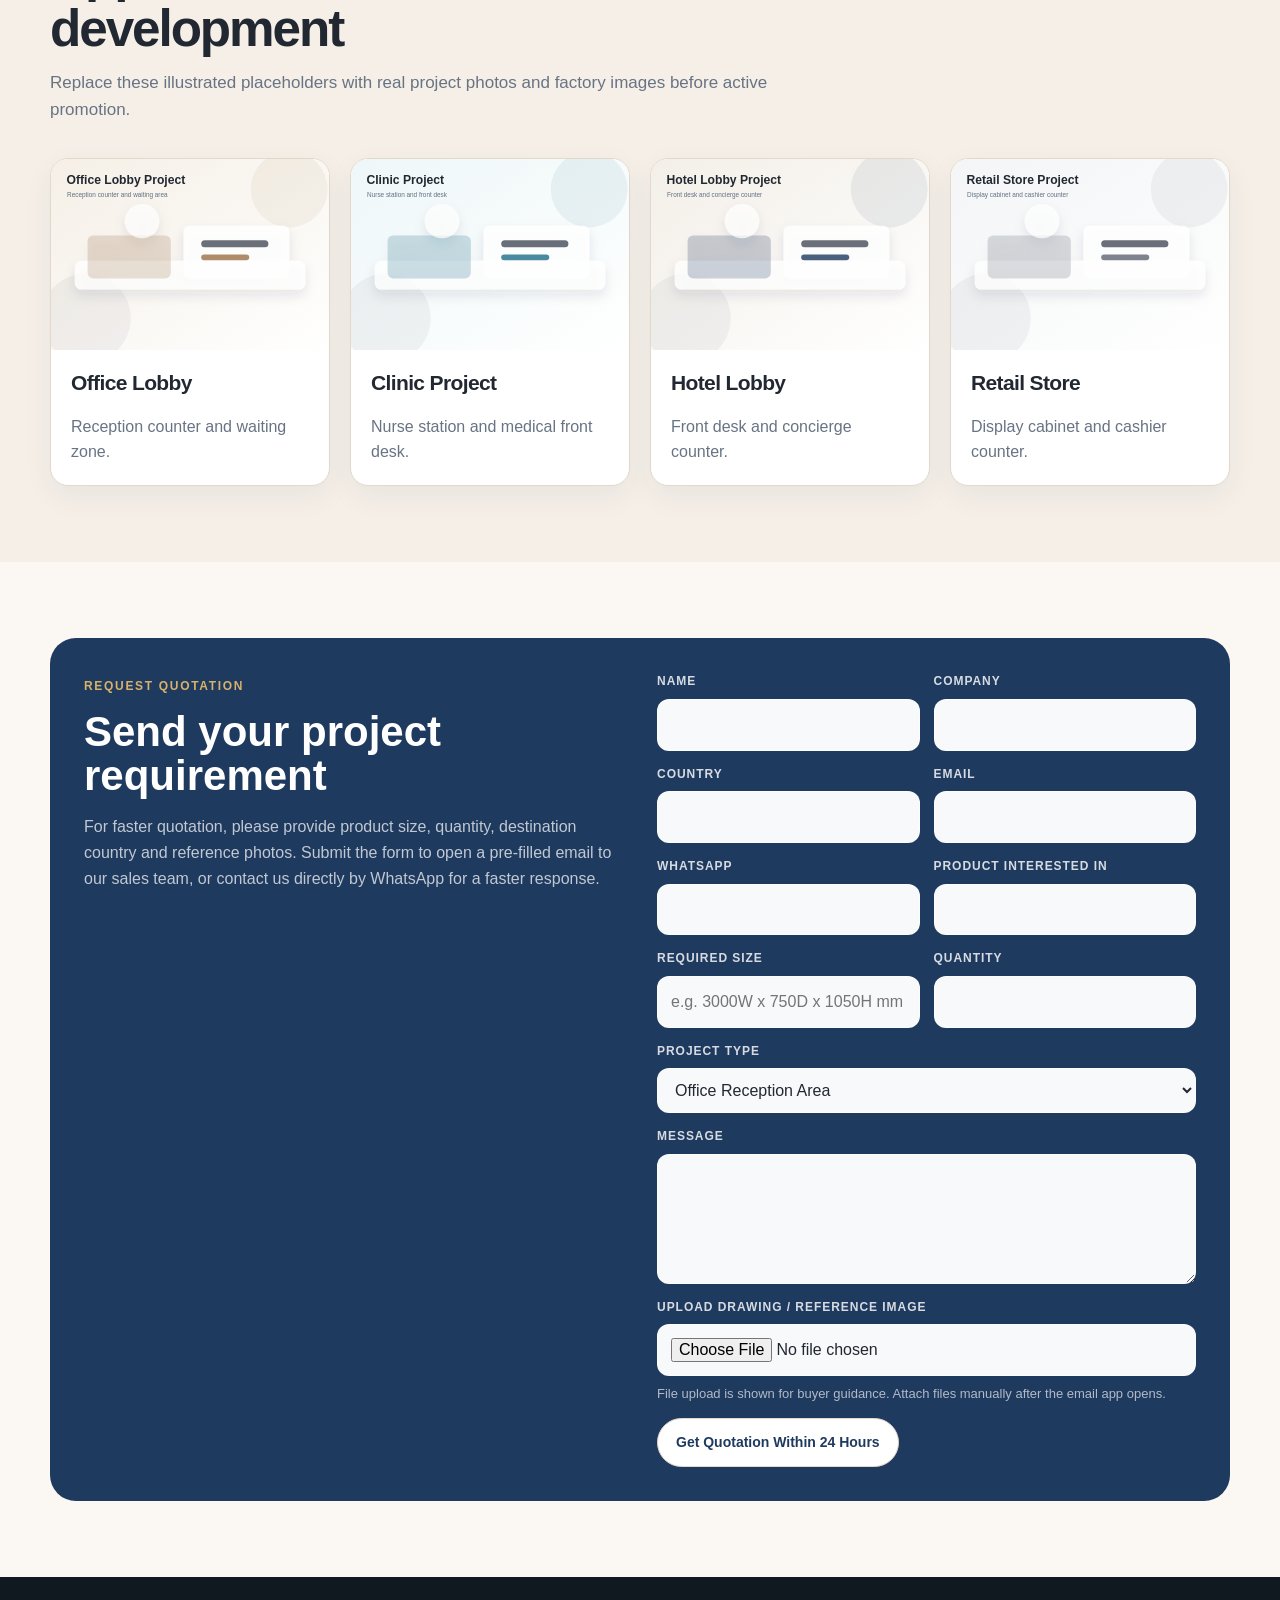
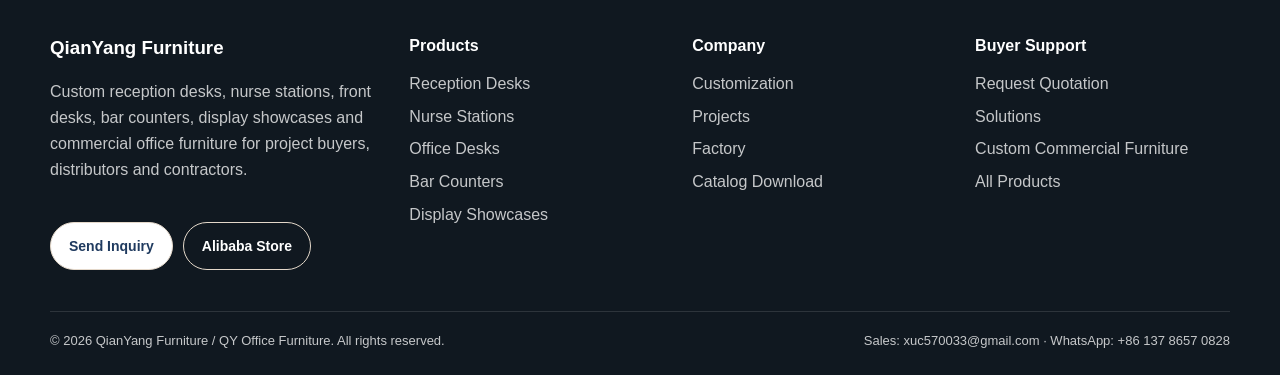
==== commit 81452063: "Verified all pages: footer standardized, placeholder text removed, contact info set" ====
--- a/index.html
+++ b/index.html
@@ -15,7 +15,7 @@
       <a class="logo" href="index.html"><span class="logo-mark">QY</span><span>QianYang Furniture<small>Commercial Furniture Manufacturer</small></span></a>
       <nav><ul class="nav-links" id="navLinks"><li><a href="index.html">Home</a></li><li><a href="products.html">Products</a></li><li><a href="solutions.html">Solutions</a></li><li><a href="customization.html">Customization</a></li><li><a href="projects.html">Projects</a></li><li><a href="factory.html">Factory</a></li><li><a href="catalog.html">Catalog</a></li><li><a href="contact.html">Contact</a></li></ul></nav>
       <div class="nav-actions"><a class="btn secondary" href="catalog.html">Download Catalog</a><a class="btn primary" href="contact.html">Request Quote</a></div>
-      <button class="mobile-toggle" id="mobileToggle" aria-label="Open menu">☰</button>
+      <button class="mobile-toggle" id="mobileToggle" aria-label="Open menu">�?/button>
     </div>
   </header>
 <main>
@@ -110,7 +110,7 @@
 
 </main>
 
-  <div class="float-contact"><a href="contact.html" title="Inquiry">✉</a><a href="https://qyofficefurniture.en.alibaba.com" target="_blank" rel="noopener" title="Alibaba">A</a></div>
+  <div class="float-contact"><a href="contact.html" title="Inquiry">�?/a><a href="https://qyofficefurniture.en.alibaba.com" target="_blank" rel="noopener" title="Alibaba">A</a></div>
   <footer class="footer">
     <div class="container">
       <div class="footer-grid">
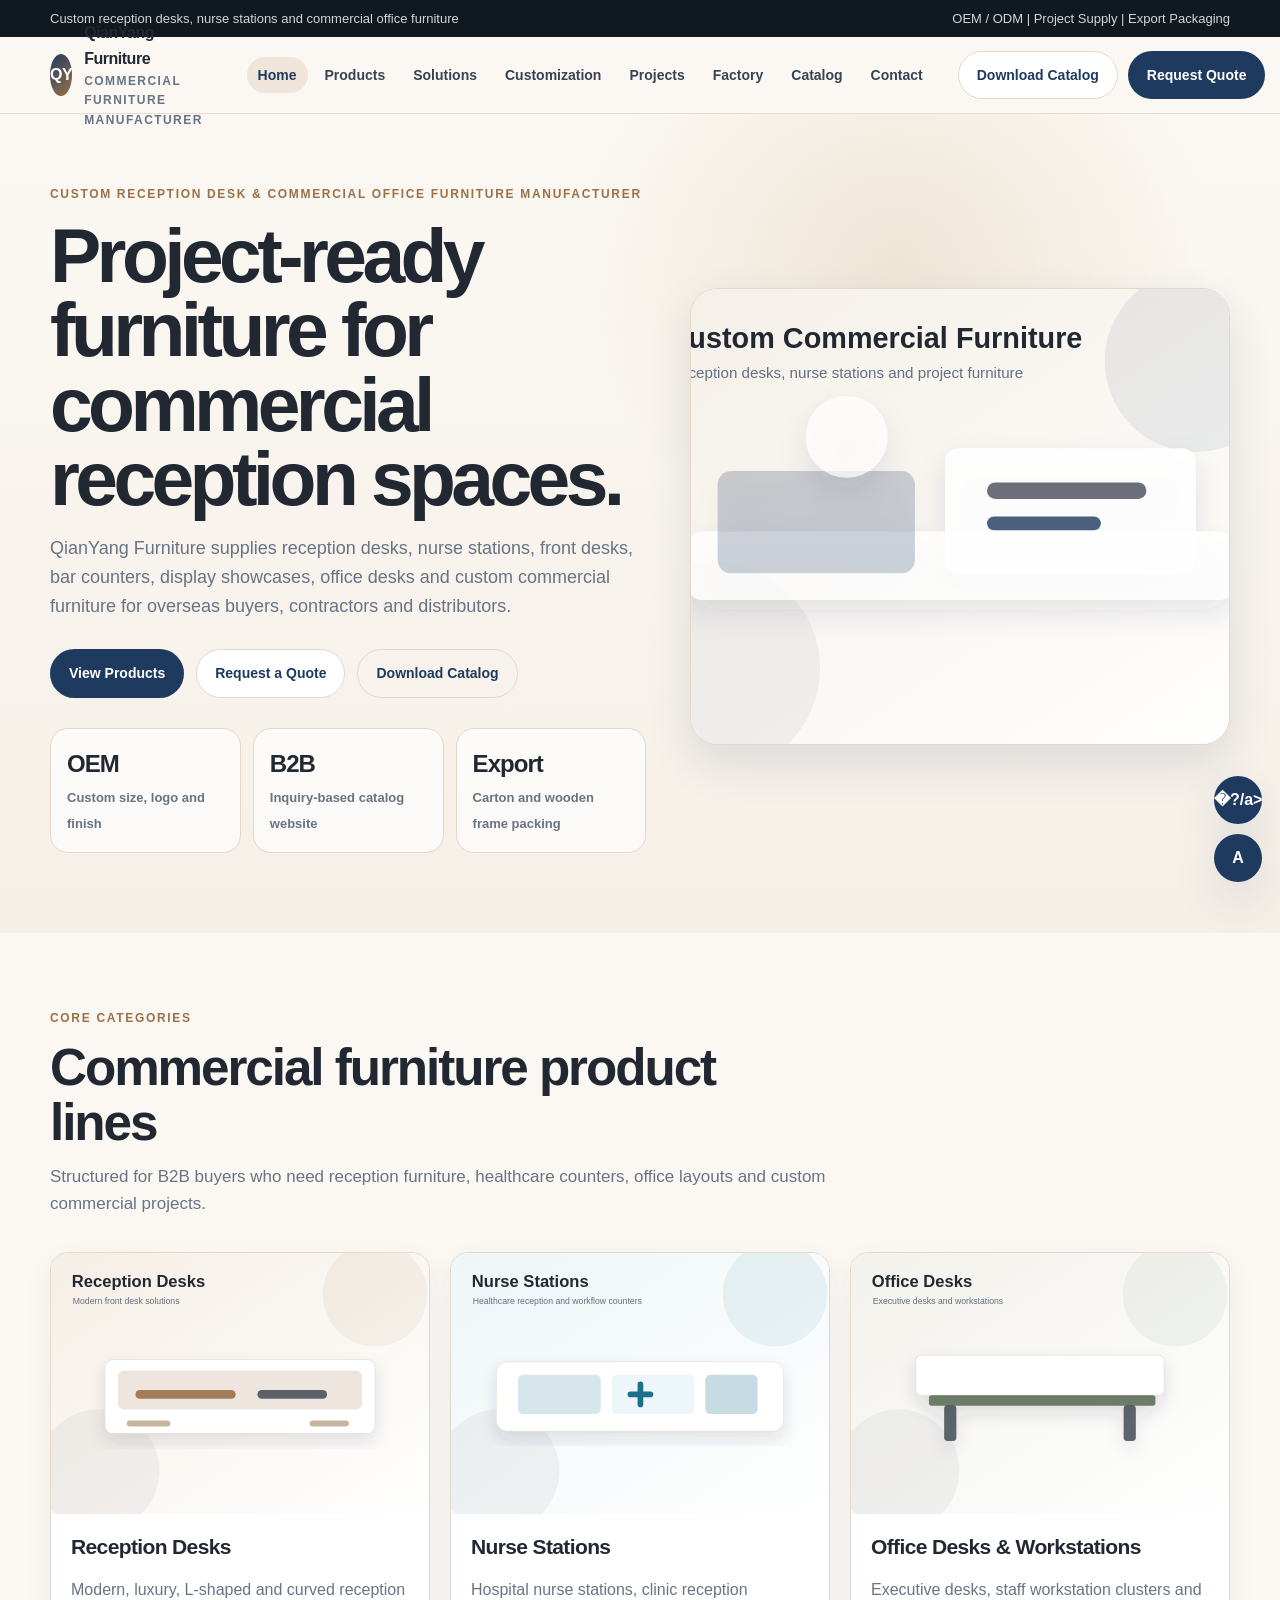
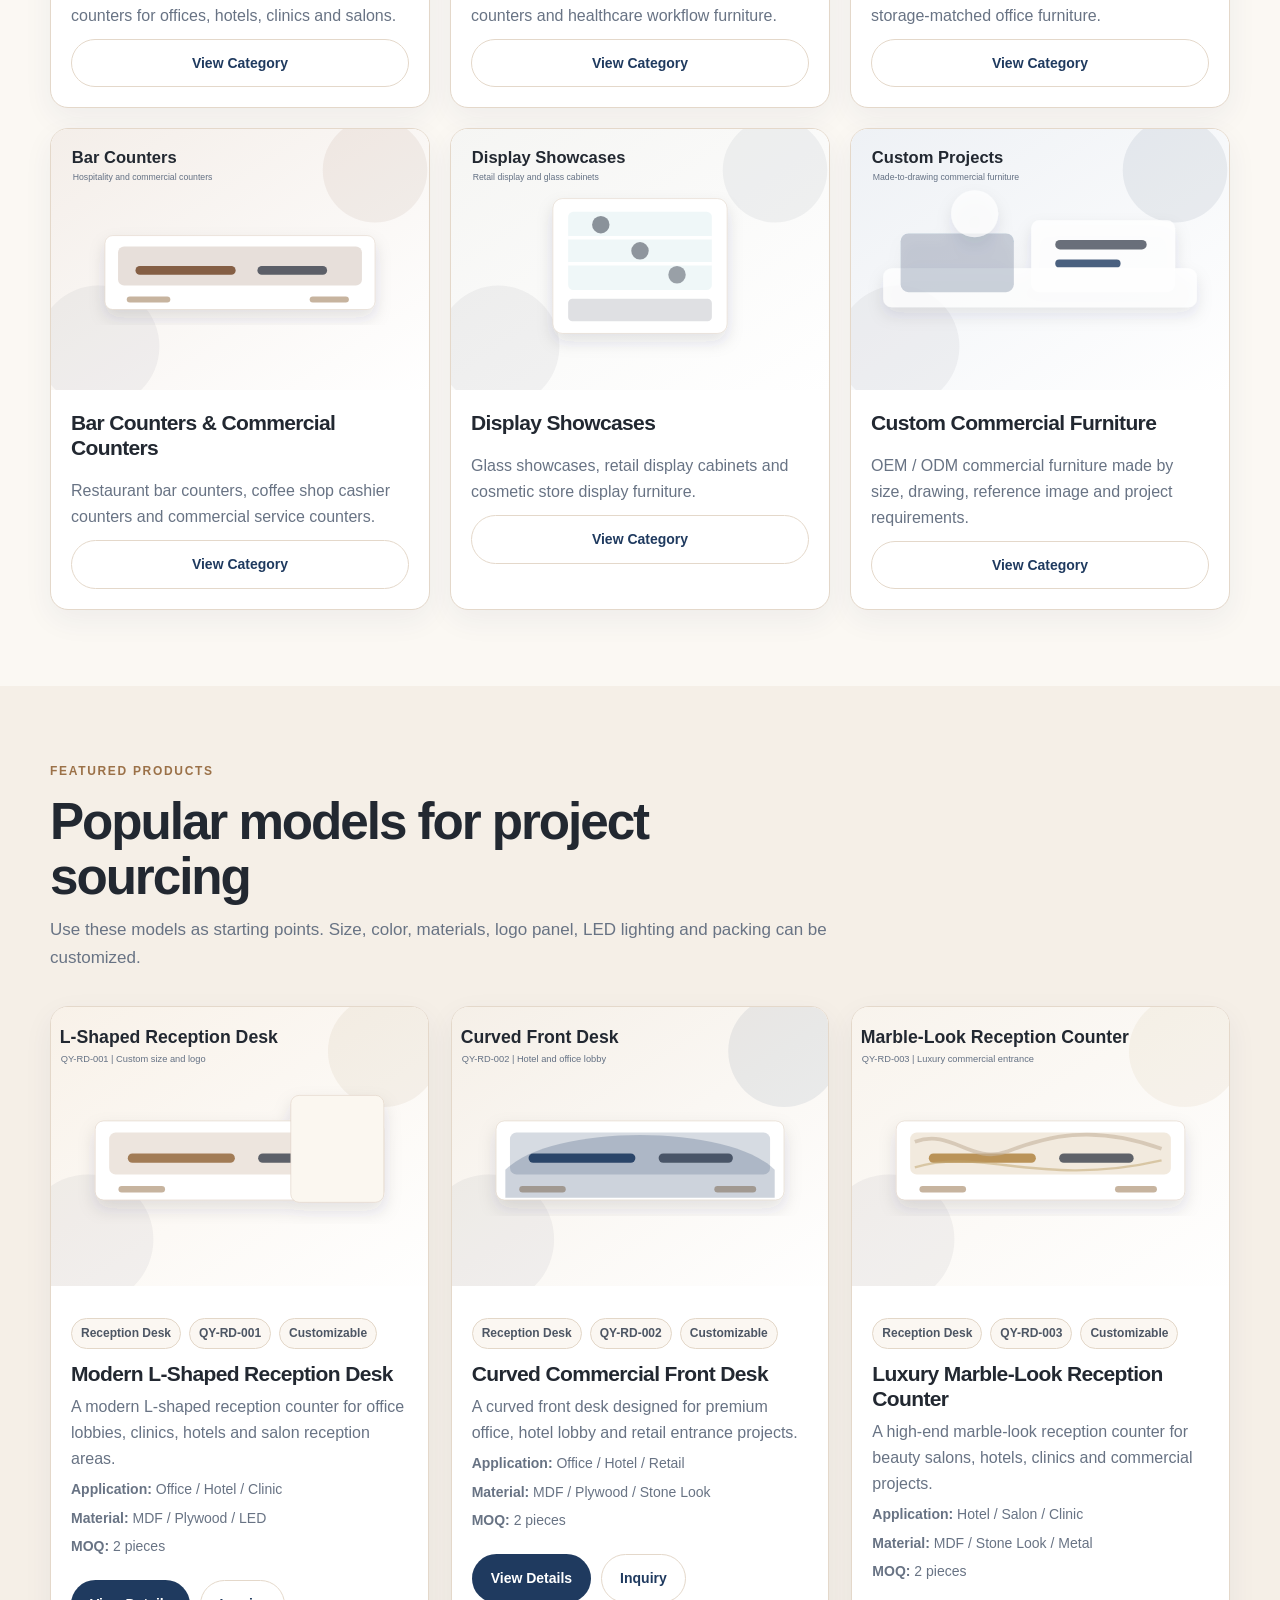
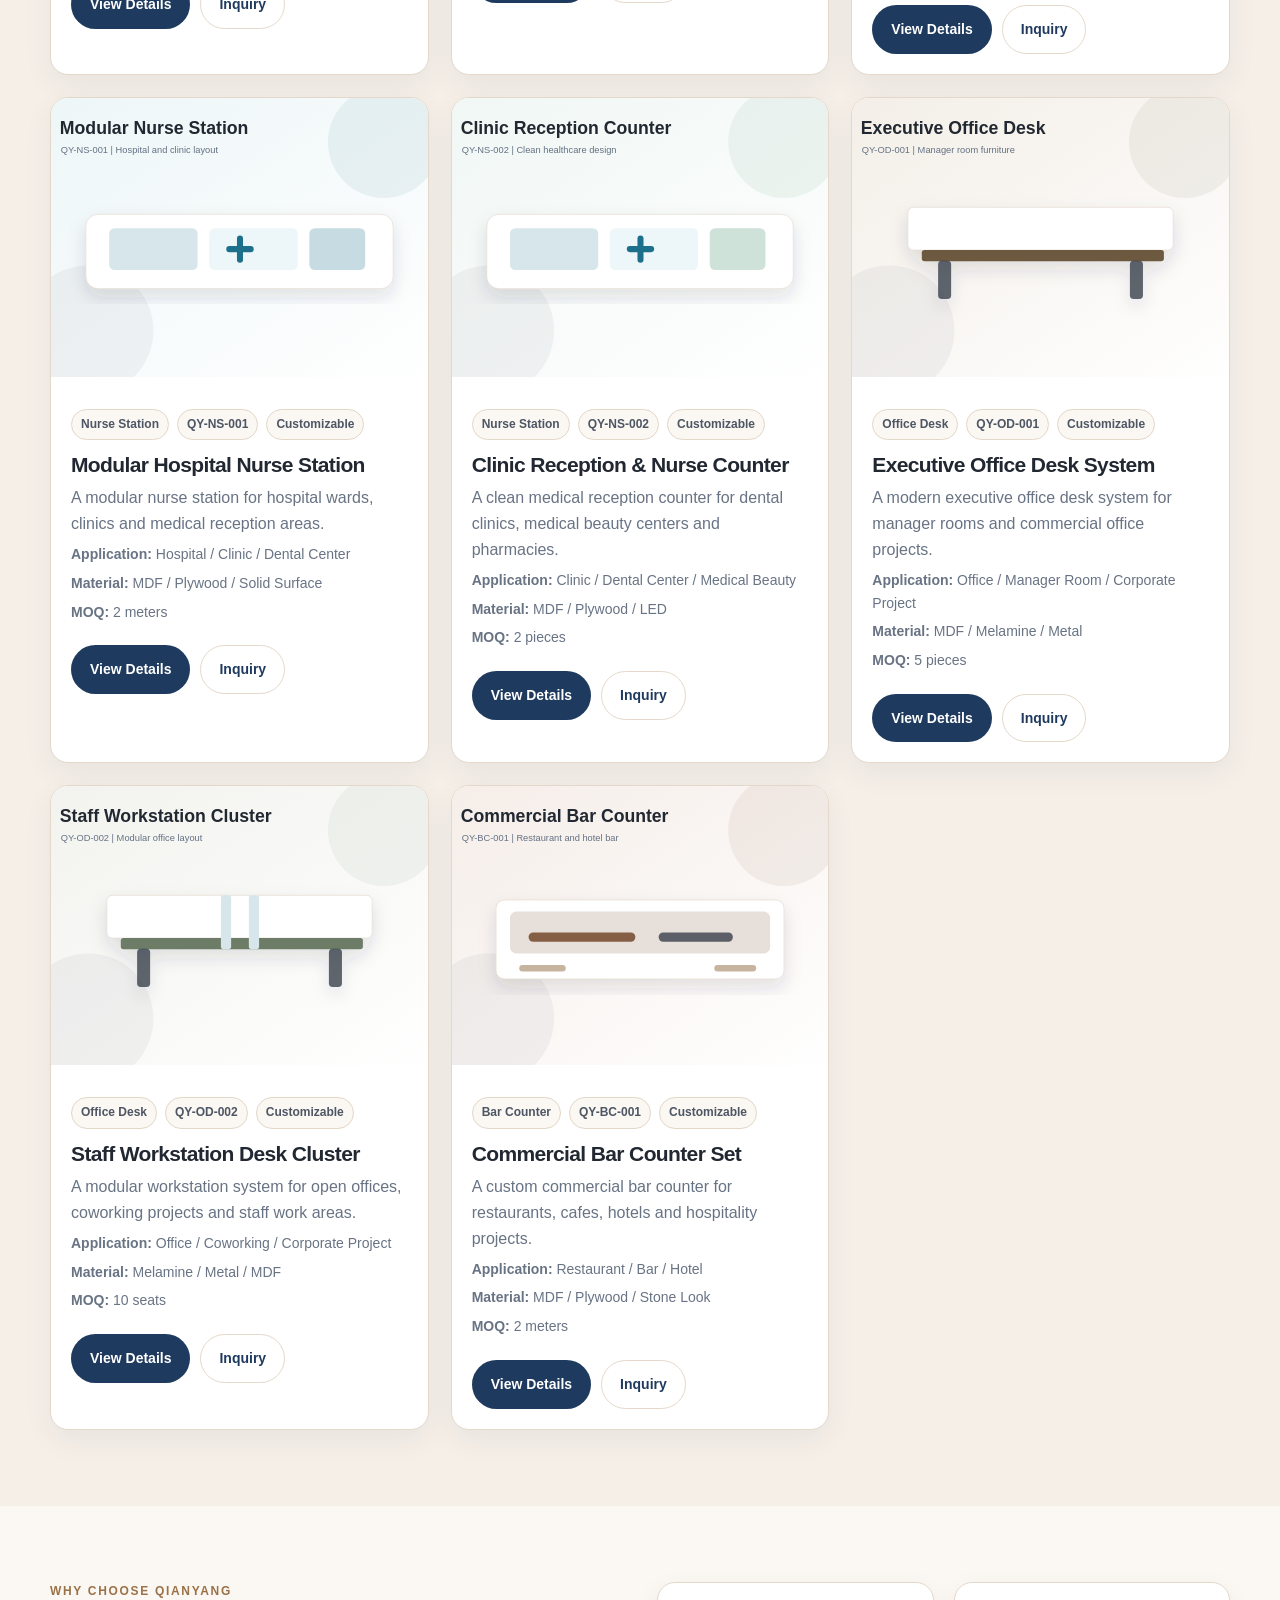
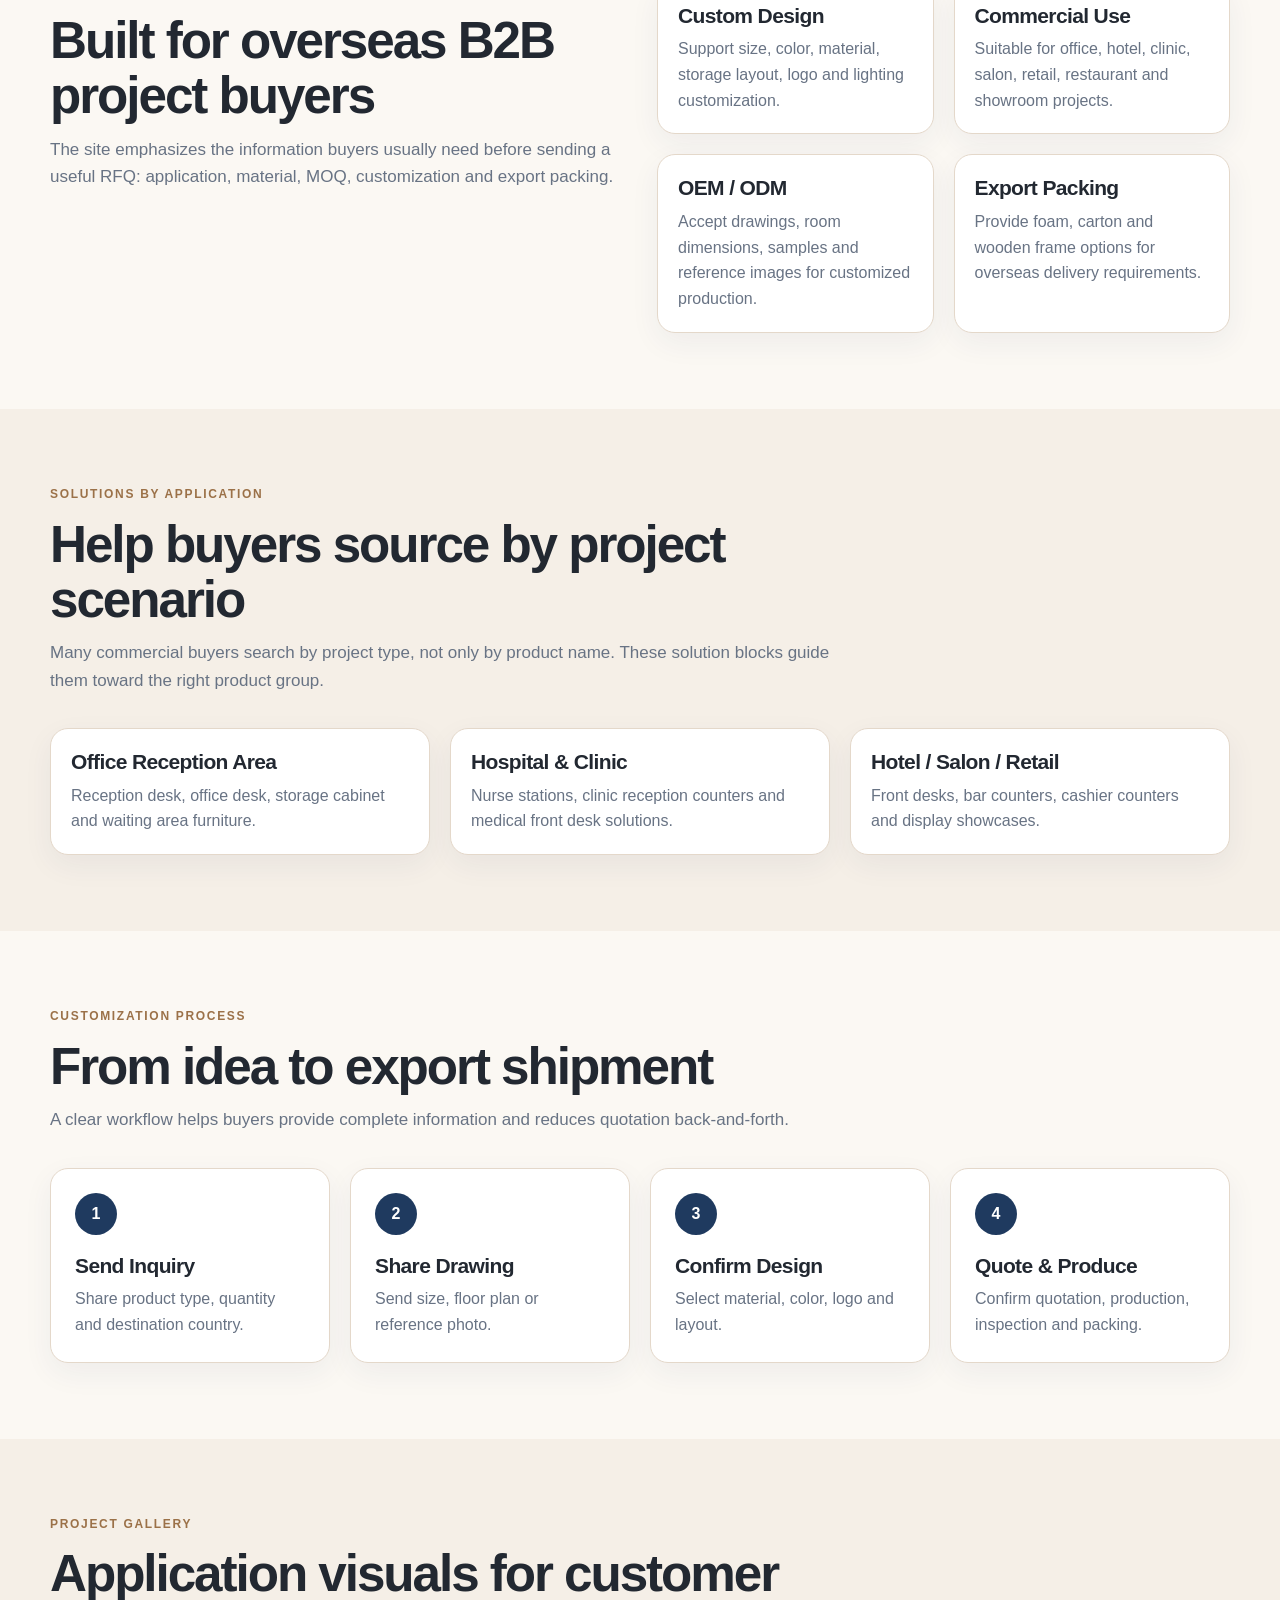
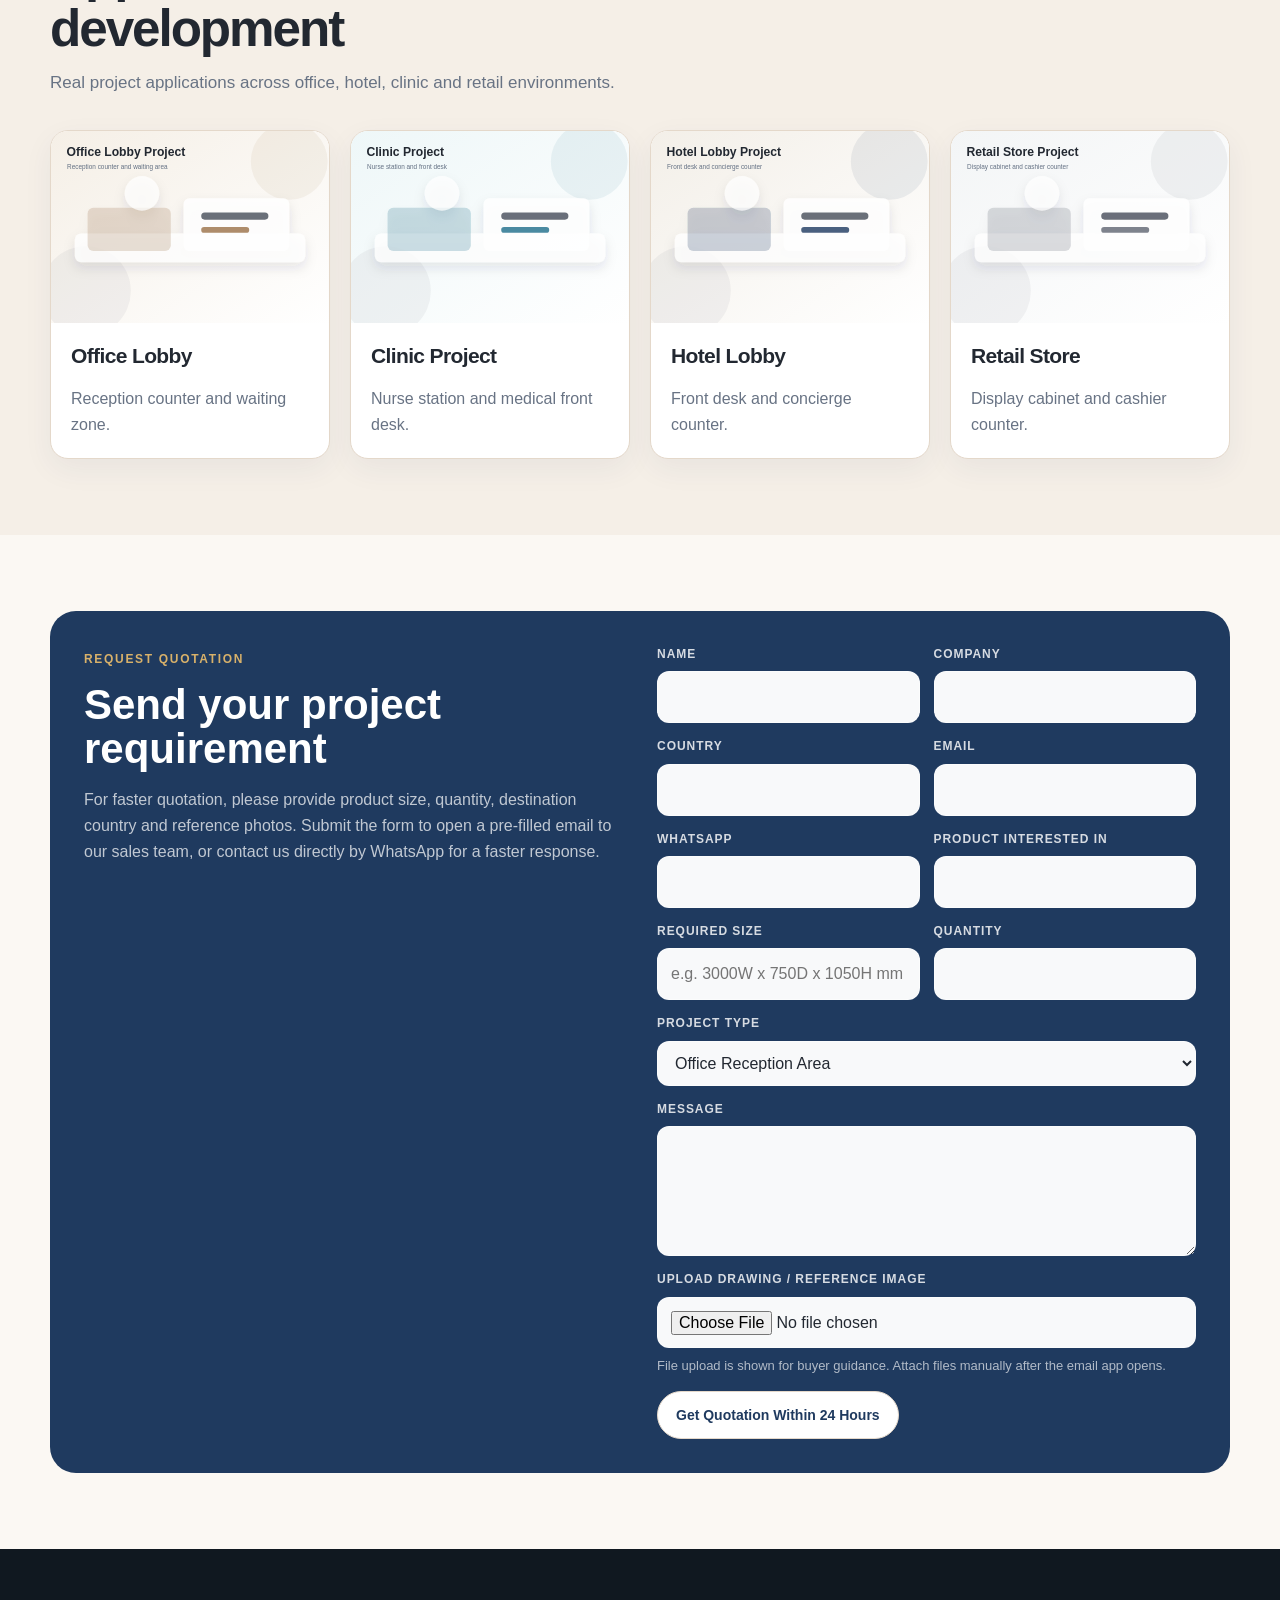
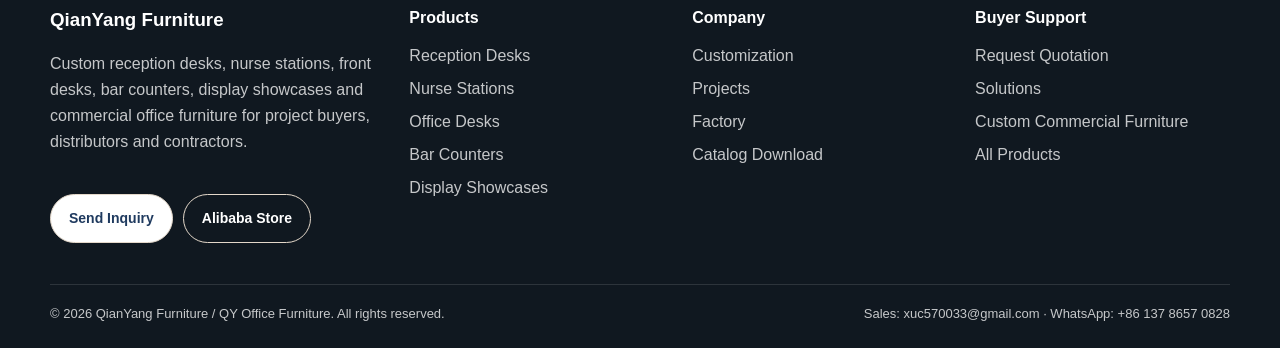
==== commit ed6580a4: "Final cleanup: remove all developer placeholder text from index, catalog, projects, factory pages" ====
--- a/index.html
+++ b/index.html
@@ -75,7 +75,7 @@
 </section>
 <section class="section alt">
   <div class="container">
-    <div class="section-title"><span class="eyebrow">Project Gallery</span><h2>Application visuals for customer development</h2><p>Replace these illustrated placeholders with real project photos and factory images before active promotion.</p></div>
+    <div class="section-title"><span class="eyebrow">Project Gallery</span><h2>Application visuals for customer development</h2><p>Real project applications across office, hotel, clinic and retail environments.</p></div>
     <div class="grid cols-4">
       <div class="card category-card"><img src="assets/images/project-office.svg" alt="Office lobby project"><div class="card-body"><h3>Office Lobby</h3><p>Reception counter and waiting zone.</p></div></div>
       <div class="card category-card"><img src="assets/images/project-clinic.svg" alt="Clinic project"><div class="card-body"><h3>Clinic Project</h3><p>Nurse station and medical front desk.</p></div></div>
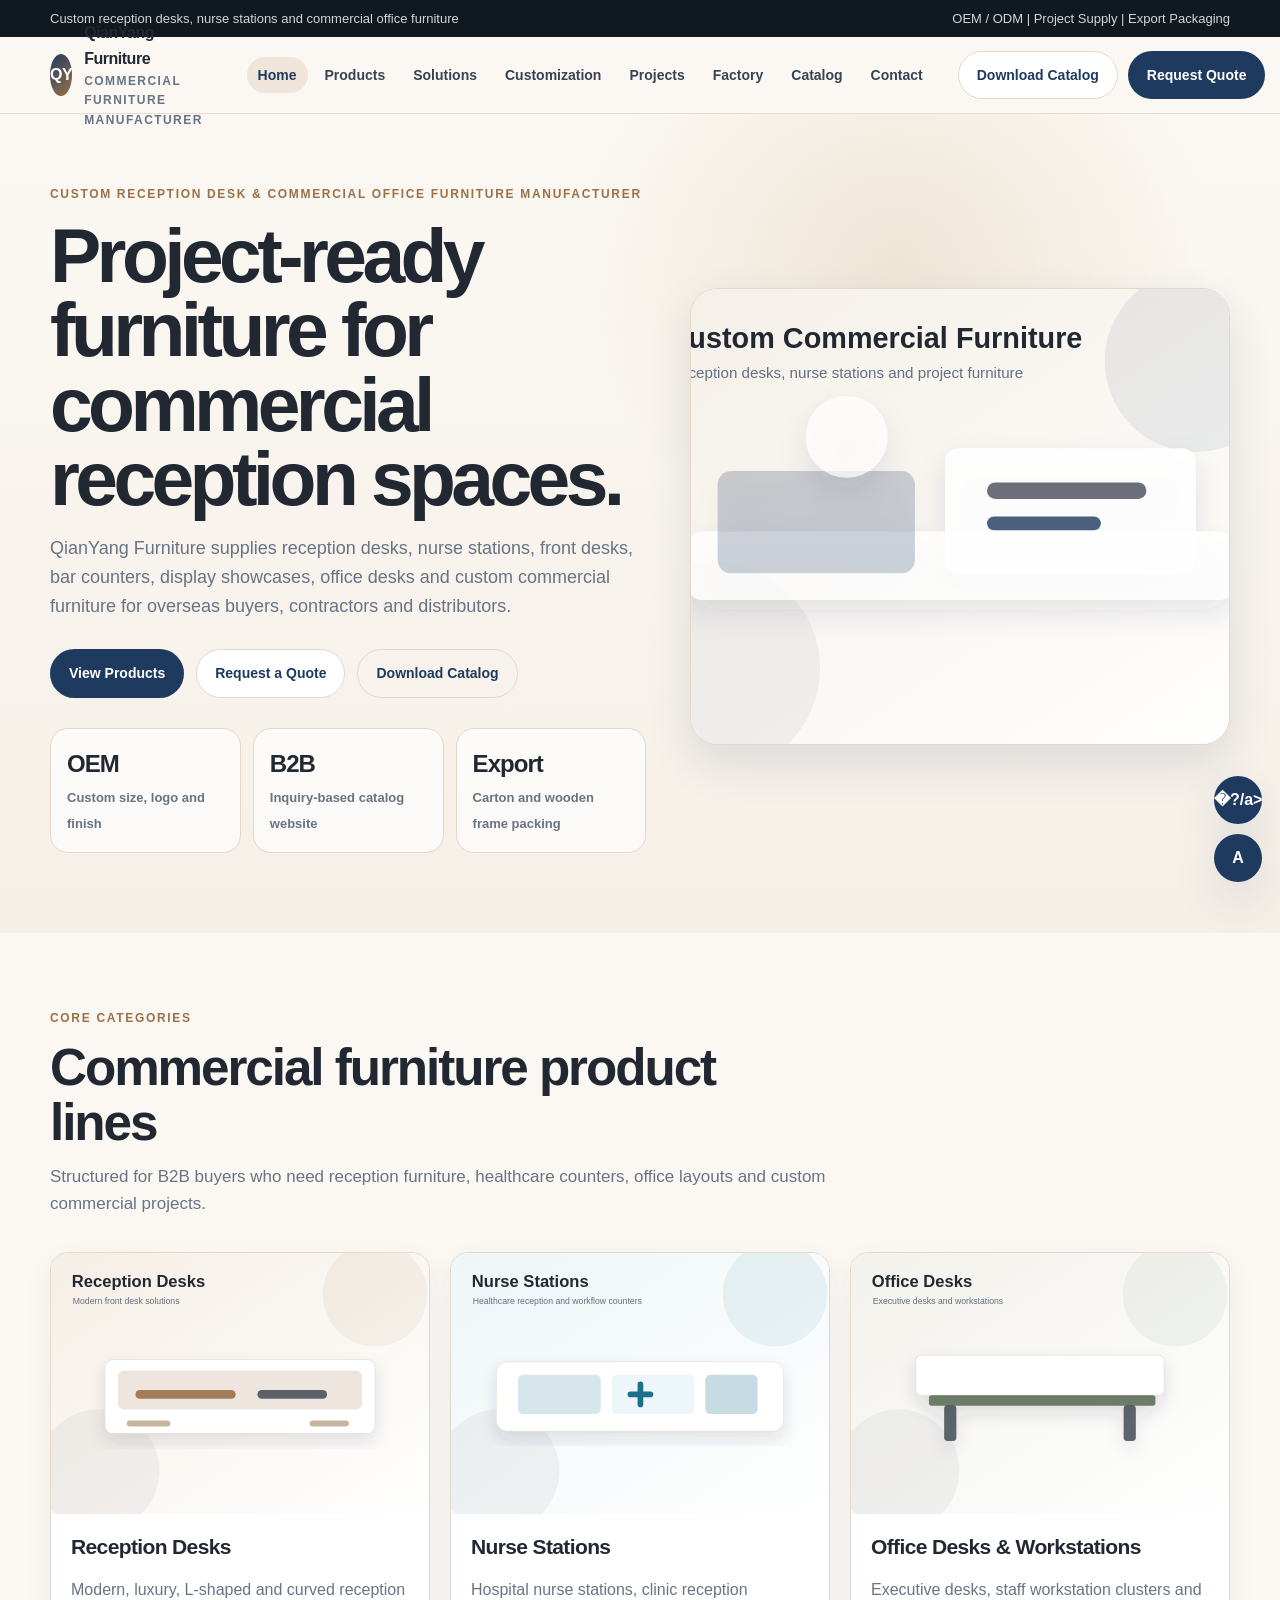
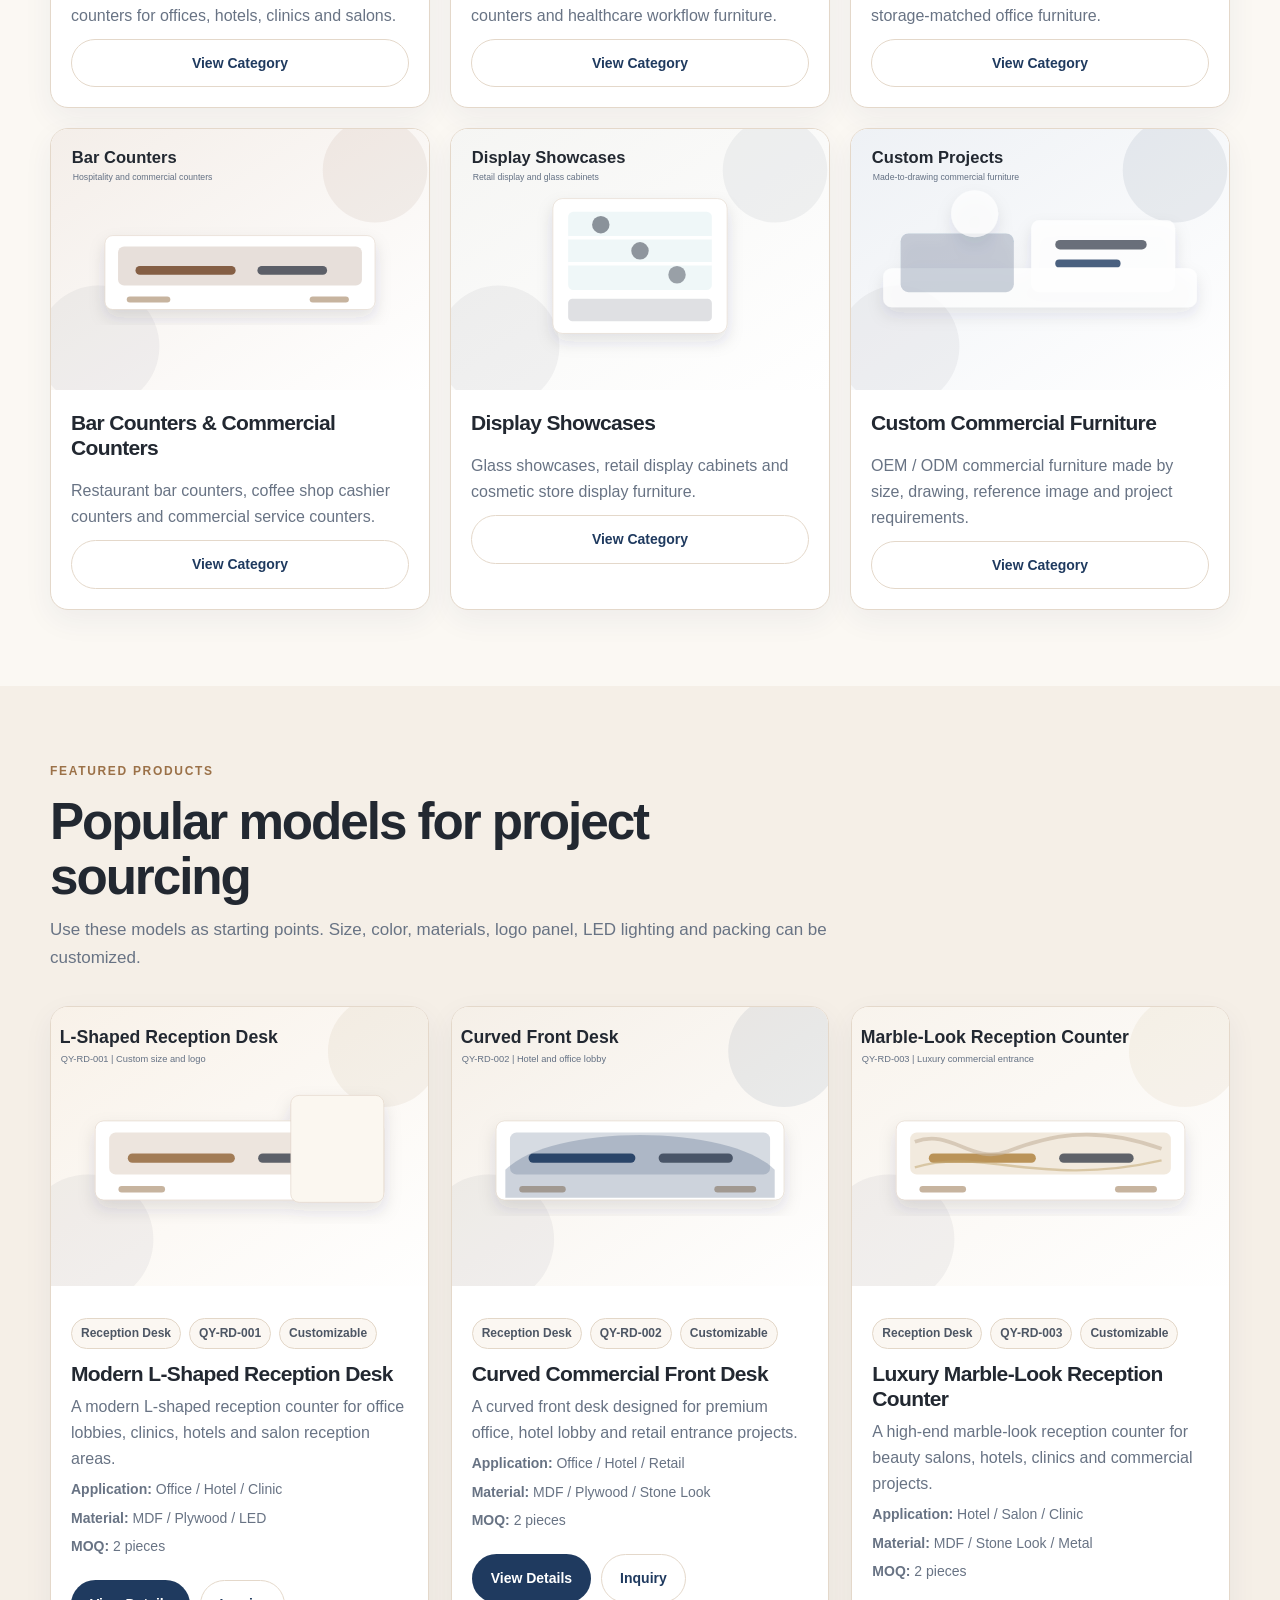
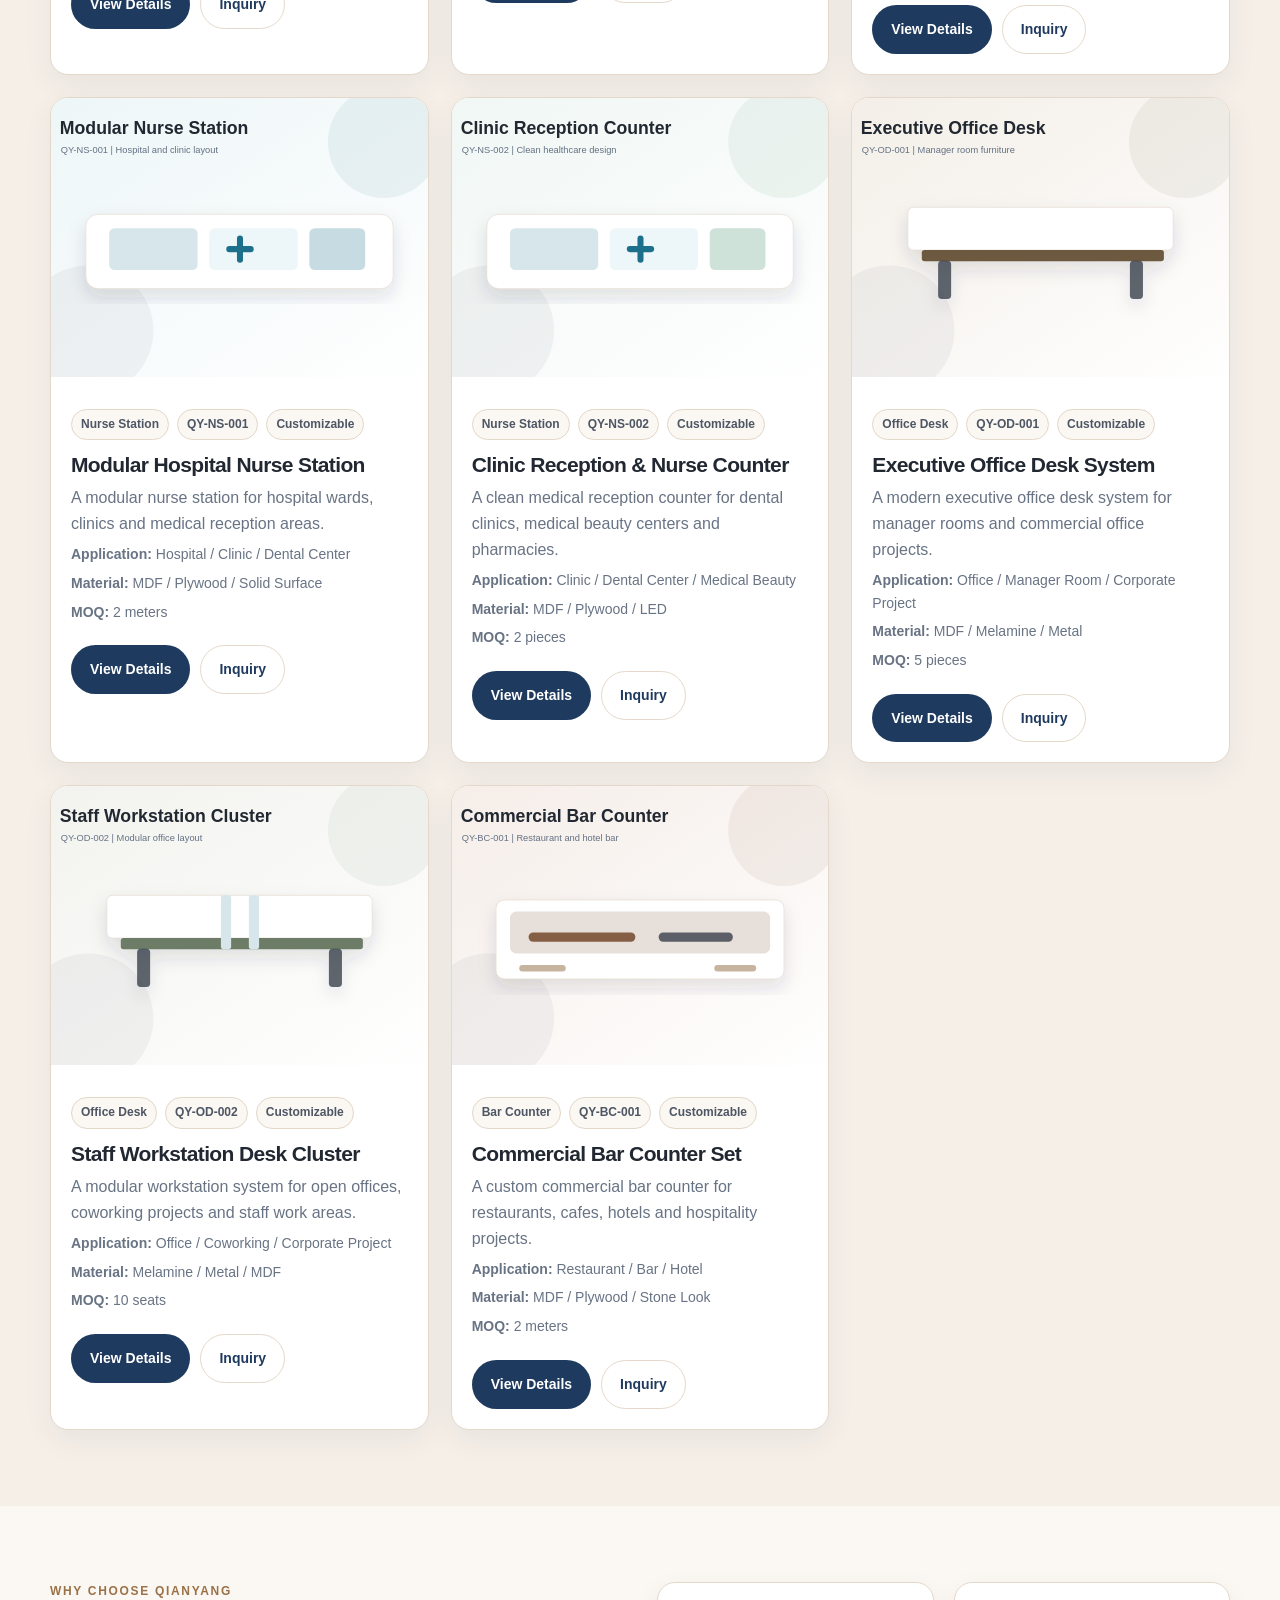
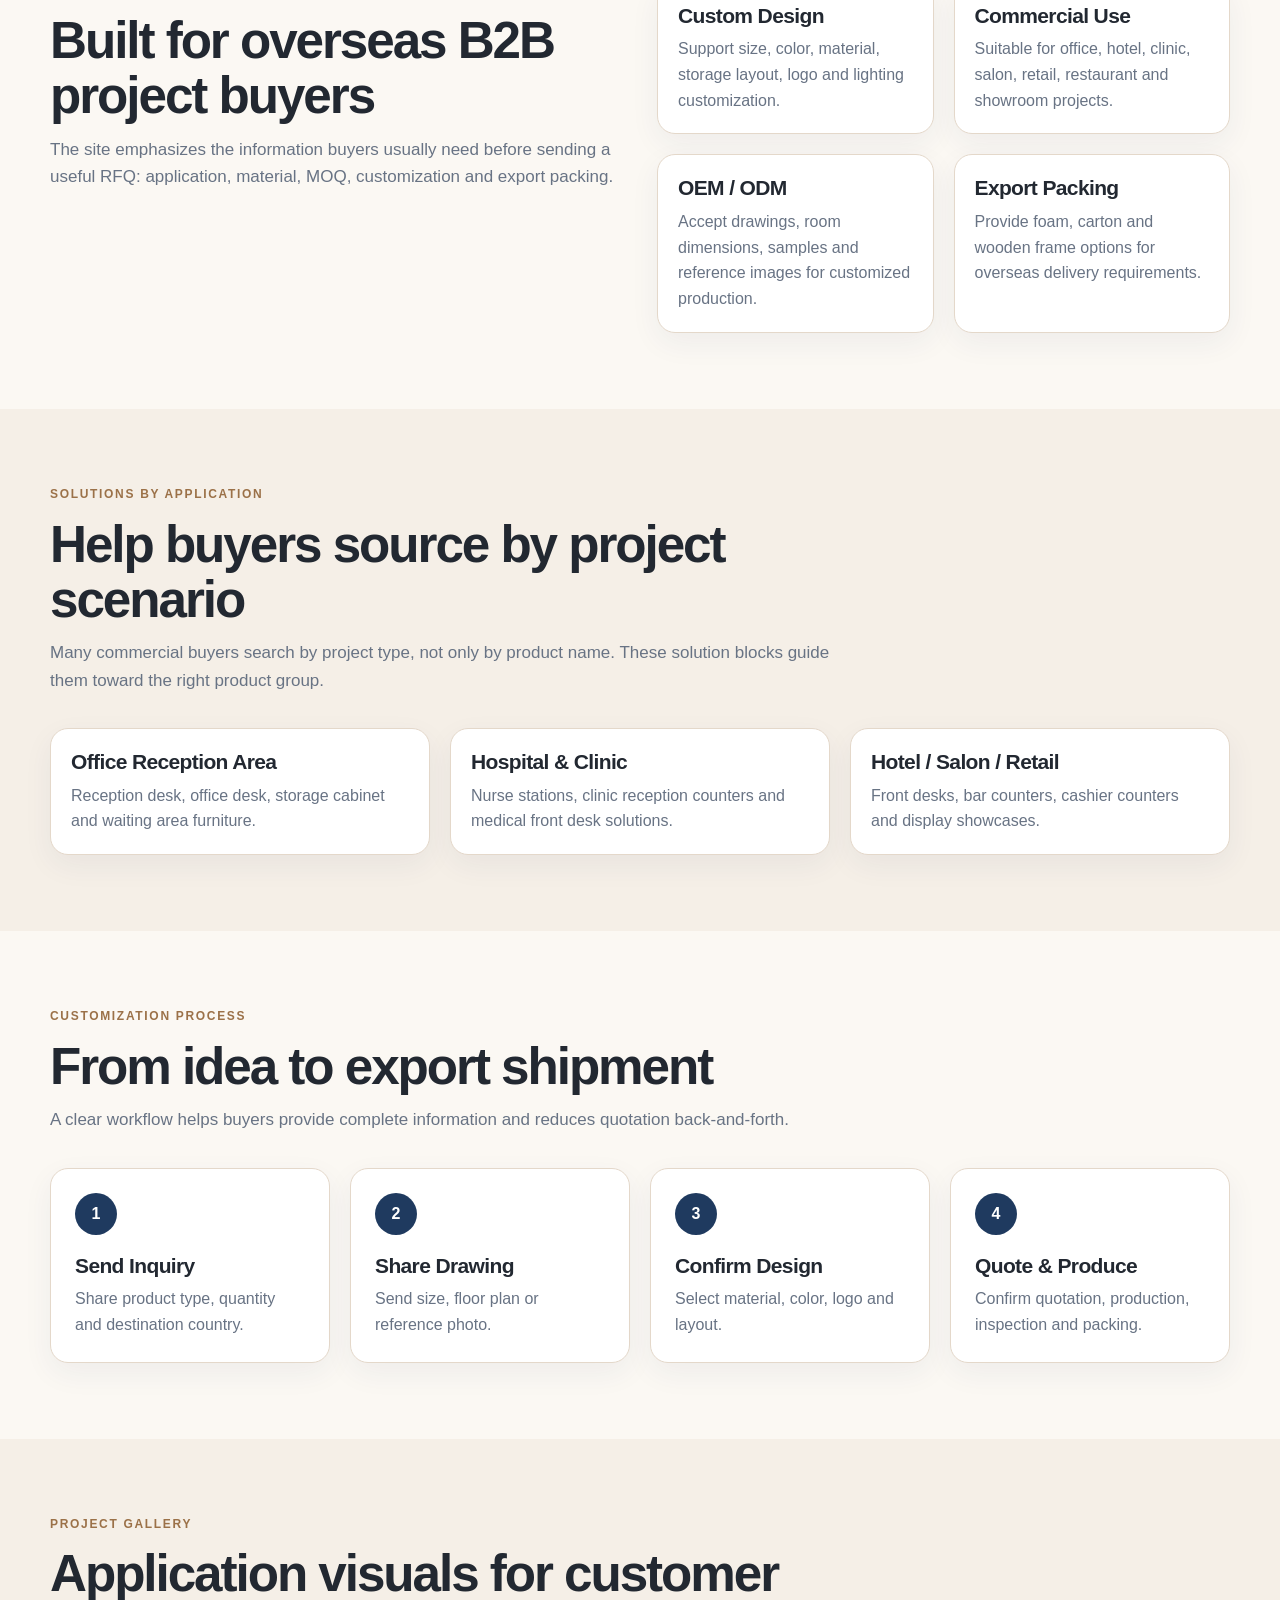
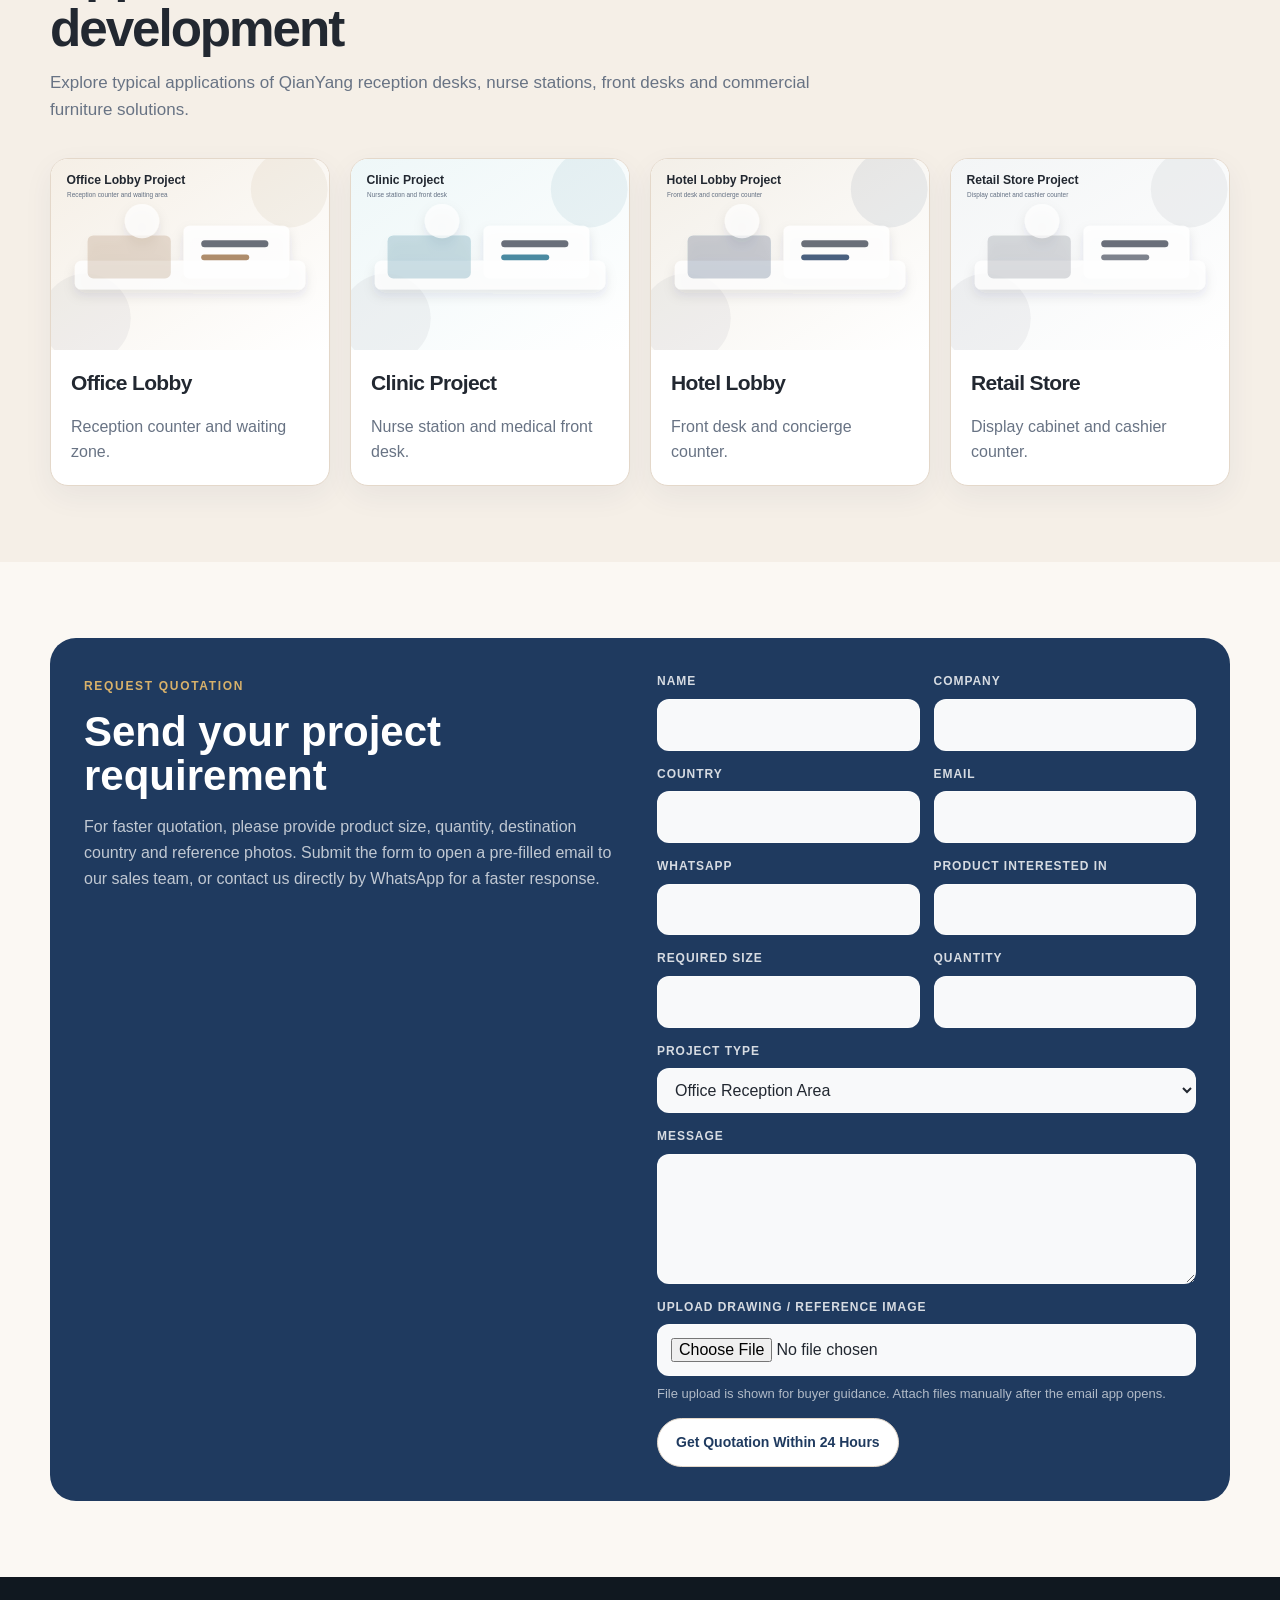
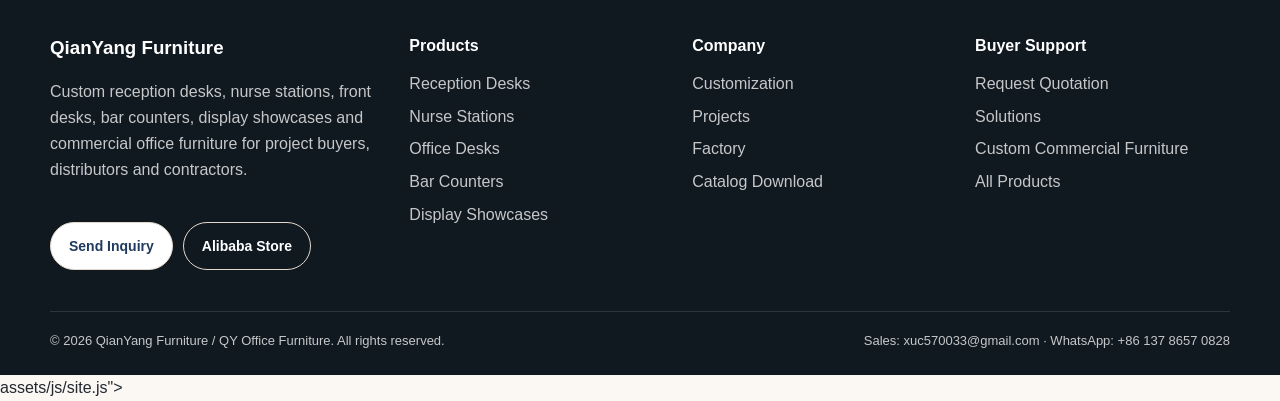
==== commit e775f54f: "Complete content cleanup: replace all template text with professional B2B copy" ====
--- a/index.html
+++ b/index.html
@@ -75,7 +75,7 @@
 </section>
 <section class="section alt">
   <div class="container">
-    <div class="section-title"><span class="eyebrow">Project Gallery</span><h2>Application visuals for customer development</h2><p>Real project applications across office, hotel, clinic and retail environments.</p></div>
+    <div class="section-title"><span class="eyebrow">Project Gallery</span><h2>Application visuals for customer development</h2><p>Explore typical applications of QianYang reception desks, nurse stations, front desks and commercial furniture solutions.</p></div>
     <div class="grid cols-4">
       <div class="card category-card"><img src="assets/images/project-office.svg" alt="Office lobby project"><div class="card-body"><h3>Office Lobby</h3><p>Reception counter and waiting zone.</p></div></div>
       <div class="card category-card"><img src="assets/images/project-clinic.svg" alt="Clinic project"><div class="card-body"><h3>Clinic Project</h3><p>Nurse station and medical front desk.</p></div></div>
@@ -96,7 +96,7 @@
             <div class="field"><label>Name</label><input name="Name" required></div><div class="field"><label>Company</label><input name="Company"></div>
             <div class="field"><label>Country</label><input name="Country" required></div><div class="field"><label>Email</label><input type="email" name="Email" required></div>
             <div class="field"><label>WhatsApp</label><input name="WhatsApp"></div><div class="field"><label>Product Interested In</label><input name="Product Interested In"></div>
-            <div class="field"><label>Required Size</label><input name="Required Size" placeholder="e.g. 3000W x 750D x 1050H mm"></div><div class="field"><label>Quantity</label><input name="Quantity"></div>
+            <div class="field"><label>Required Size</label><input name="Required Size"></div><div class="field"><label>Quantity</label><input name="Quantity"></div>
             <div class="field full"><label>Project Type</label><select name="Project Type"><option>Office Reception Area</option><option>Hospital / Clinic</option><option>Hotel / Apartment Lobby</option><option>Salon / Spa</option><option>Restaurant / Bar</option><option>Retail Store</option><option>Other Commercial Project</option></select></div>
             <div class="field full"><label>Message</label><textarea name="Message"></textarea></div>
             <div class="field full"><label>Upload Drawing / Reference Image</label><input type="file" name="Reference File"><div class="note">File upload is shown for buyer guidance. Attach files manually after the email app opens.</div></div>
@@ -128,4 +128,6 @@
   </footer>
 <script src="assets/js/site.js"></script>
 </body>
+</html>assets/js/site.js"></script>
+</body>
 </html>
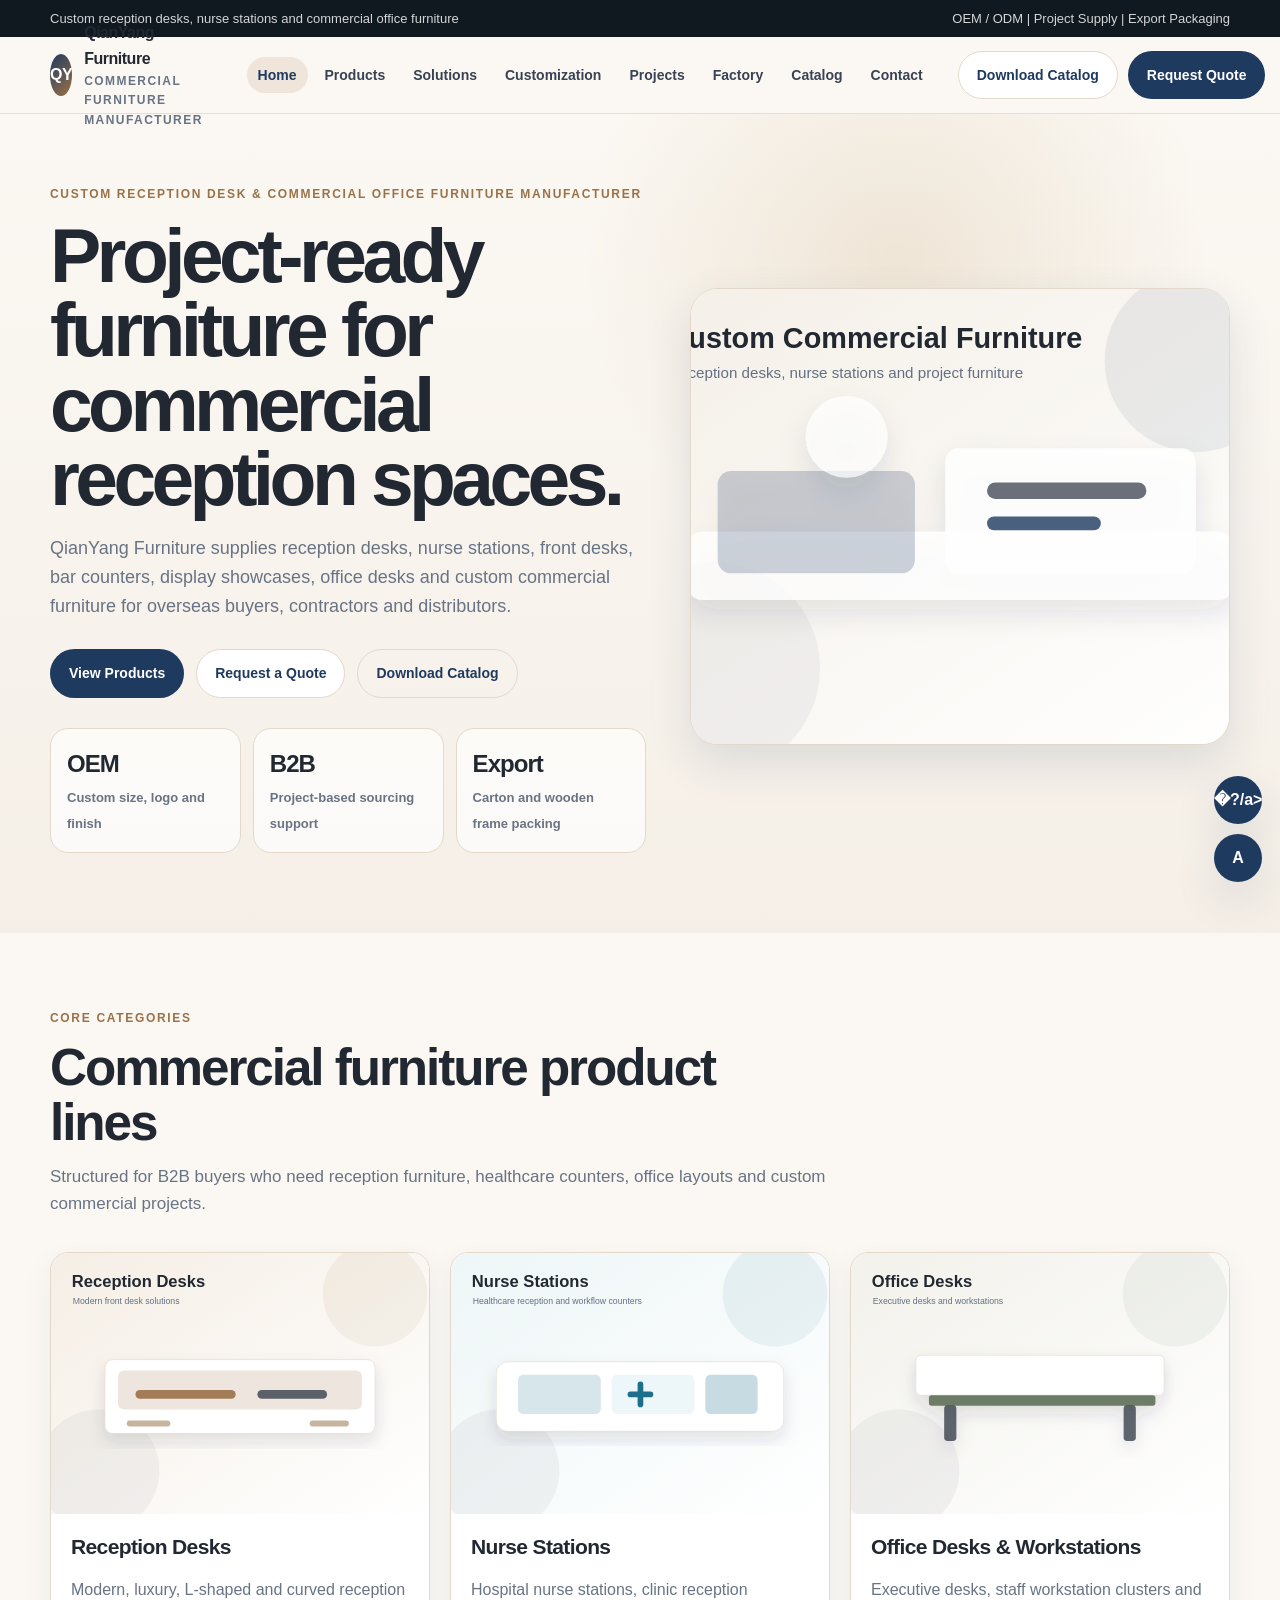
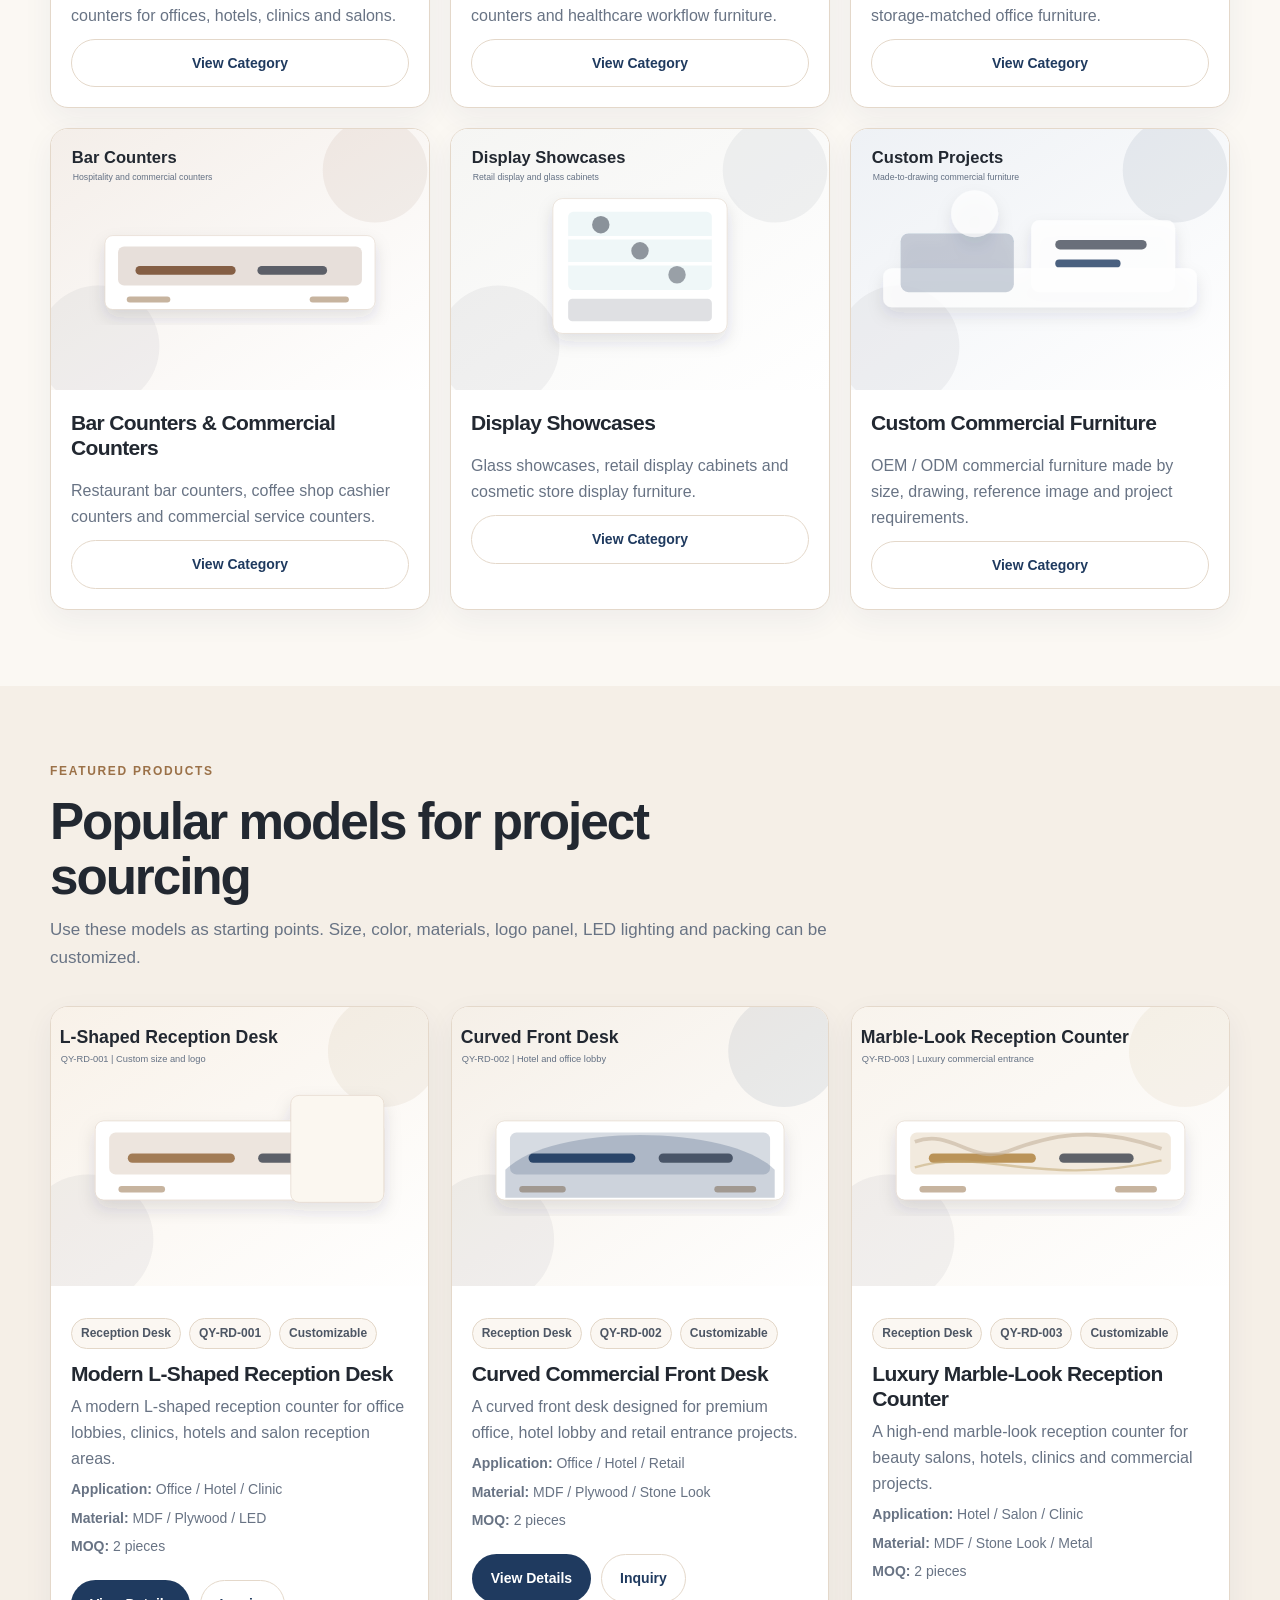
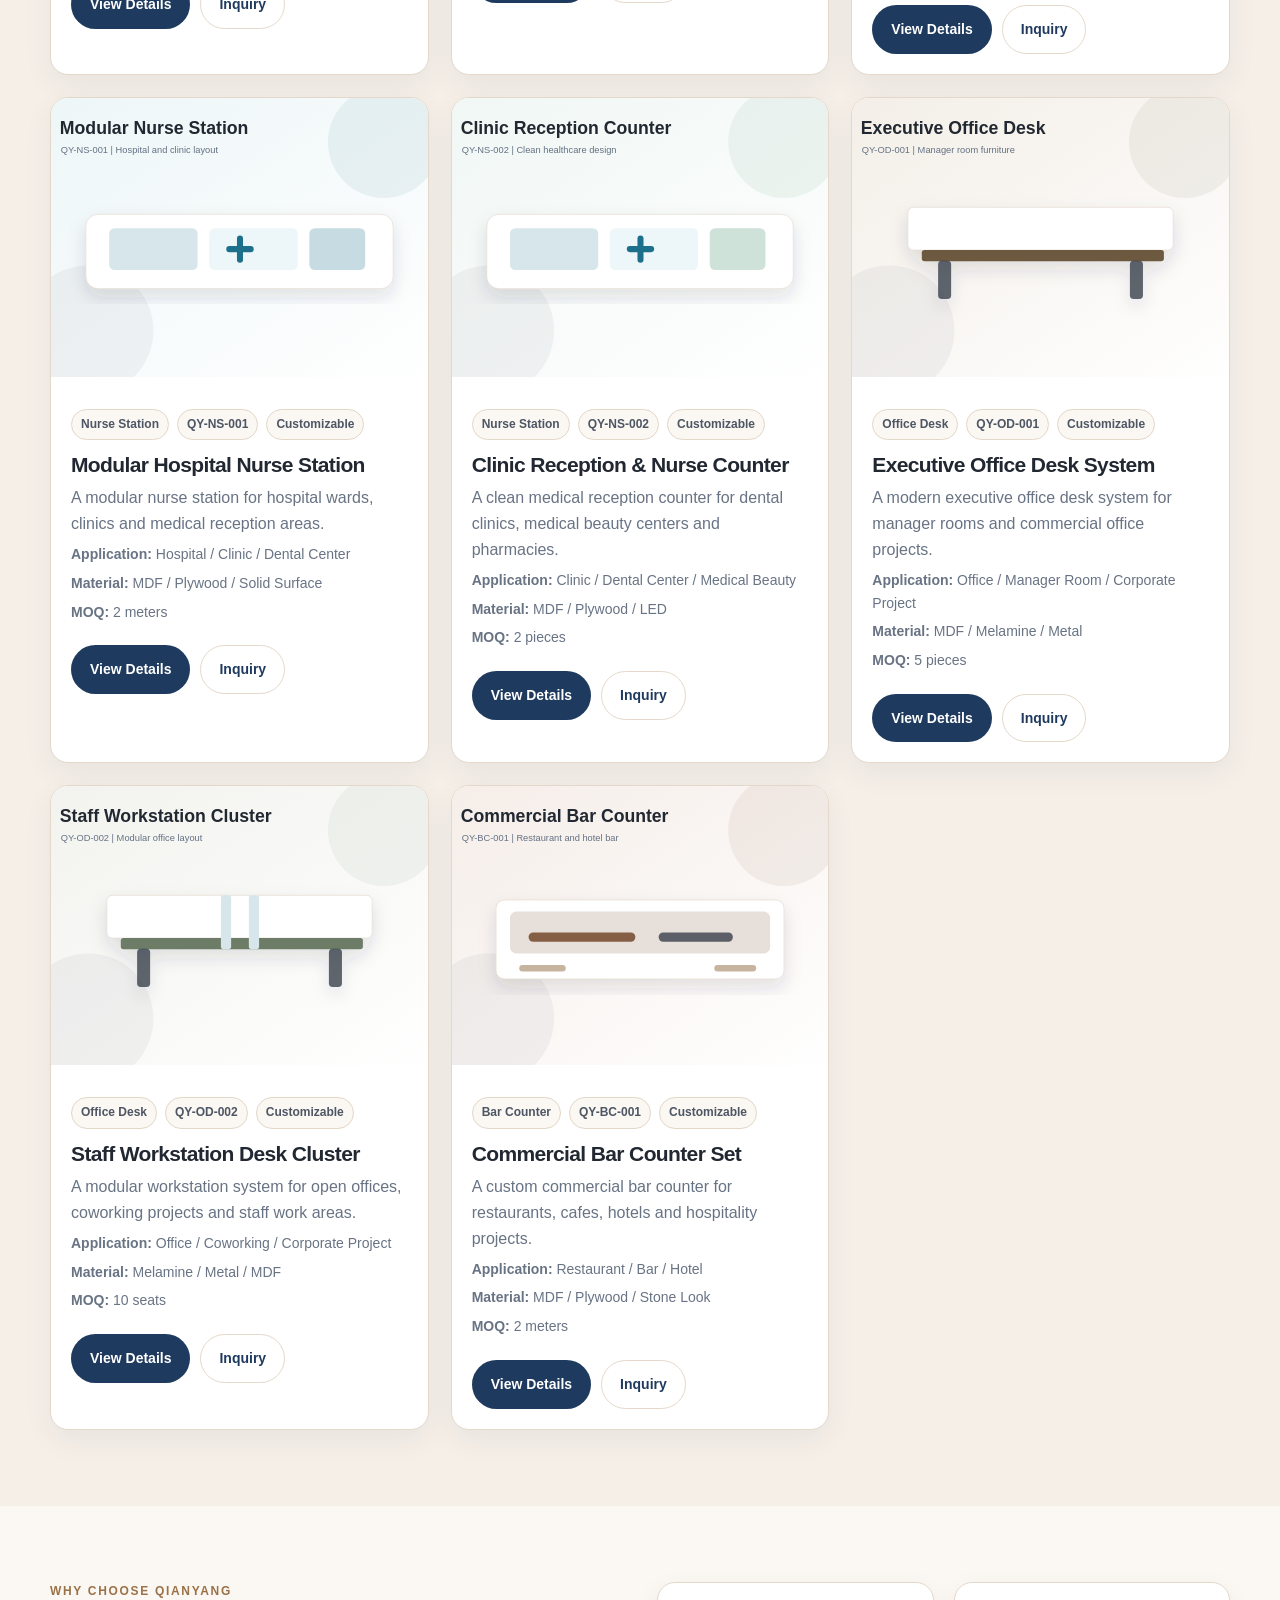
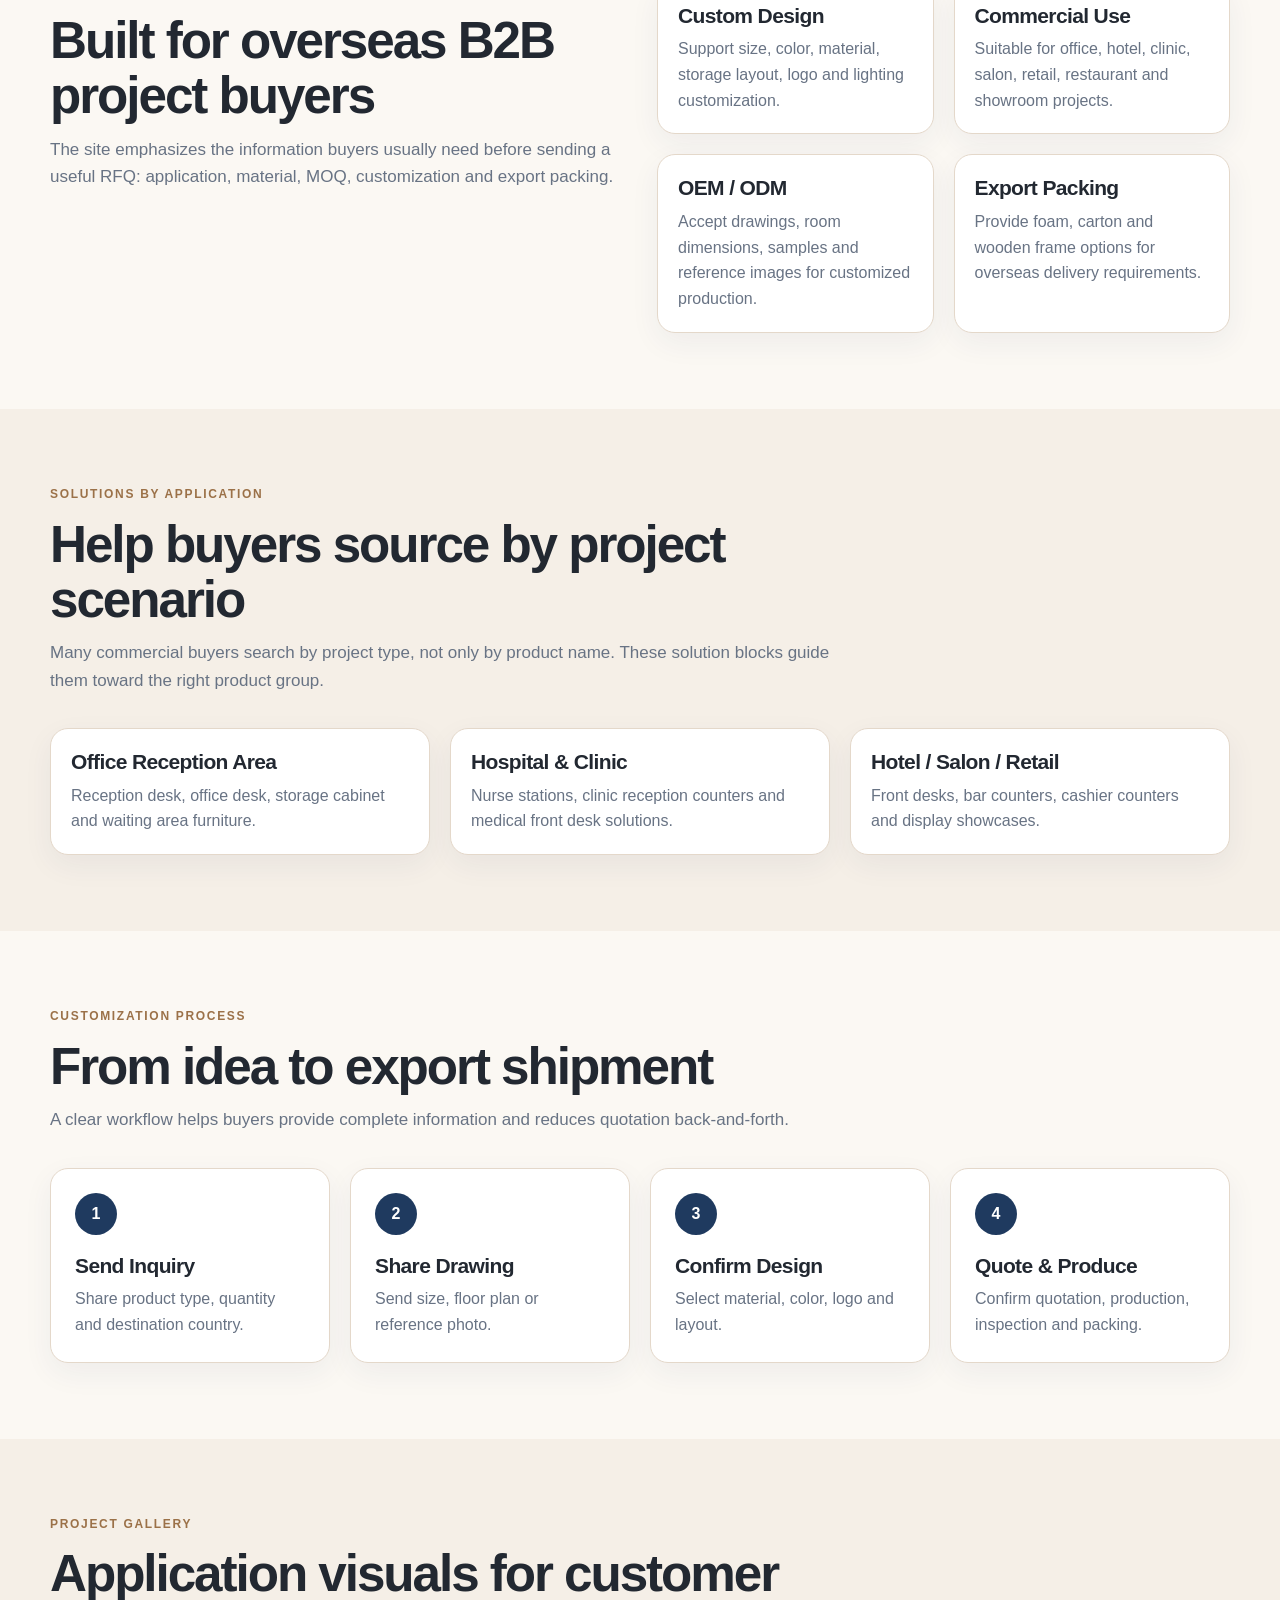
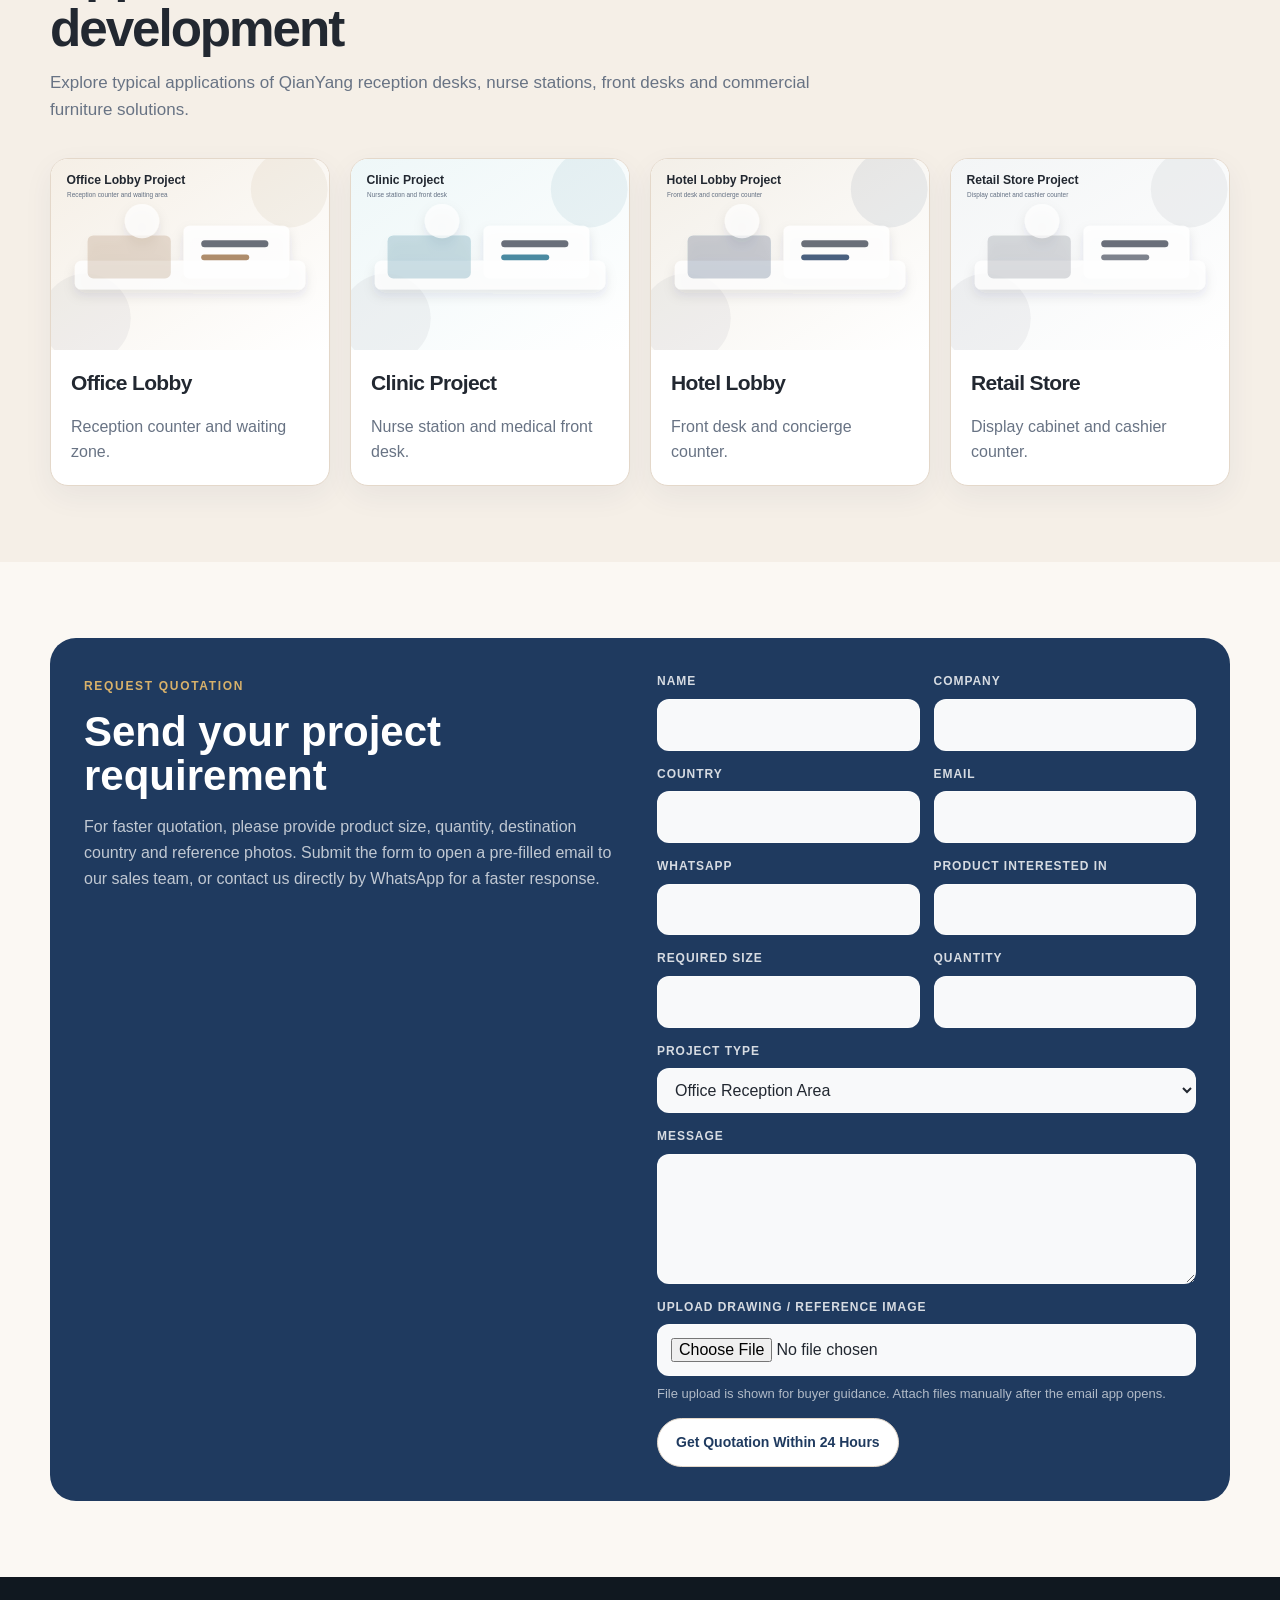
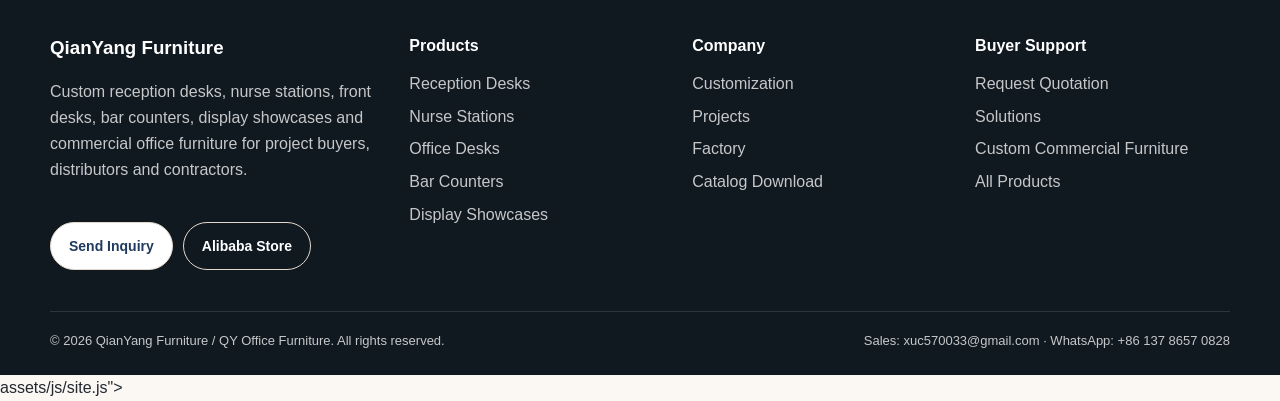
==== commit 266fa5e2: "Fix: replace remaining Inquiry-based catalog with Project-based sourcing support" ====
--- a/index.html
+++ b/index.html
@@ -27,7 +27,7 @@
       <h1>Project-ready furniture for commercial reception spaces.</h1>
       <p>QianYang Furniture supplies reception desks, nurse stations, front desks, bar counters, display showcases, office desks and custom commercial furniture for overseas buyers, contractors and distributors.</p>
       <div class="hero-actions"><a class="btn primary" href="products.html">View Products</a><a class="btn secondary" href="contact.html">Request a Quote</a><a class="btn ghost" href="catalog.html">Download Catalog</a></div>
-      <div class="hero-stats"><div class="stat"><strong>OEM</strong><span>Custom size, logo and finish</span></div><div class="stat"><strong>B2B</strong><span>Inquiry-based catalog website</span></div><div class="stat"><strong>Export</strong><span>Carton and wooden frame packing</span></div></div>
+      <div class="hero-stats"><div class="stat"><strong>OEM</strong><span>Custom size, logo and finish</span></div><div class="stat"><strong>B2B</strong><span>Project-based sourcing support</span></div><div class="stat"><strong>Export</strong><span>Carton and wooden frame packing</span></div></div>
     </div>
     <div class="hero-card"><img src="assets/images/hero.svg" alt="Commercial furniture hero banner"></div>
   </div>
